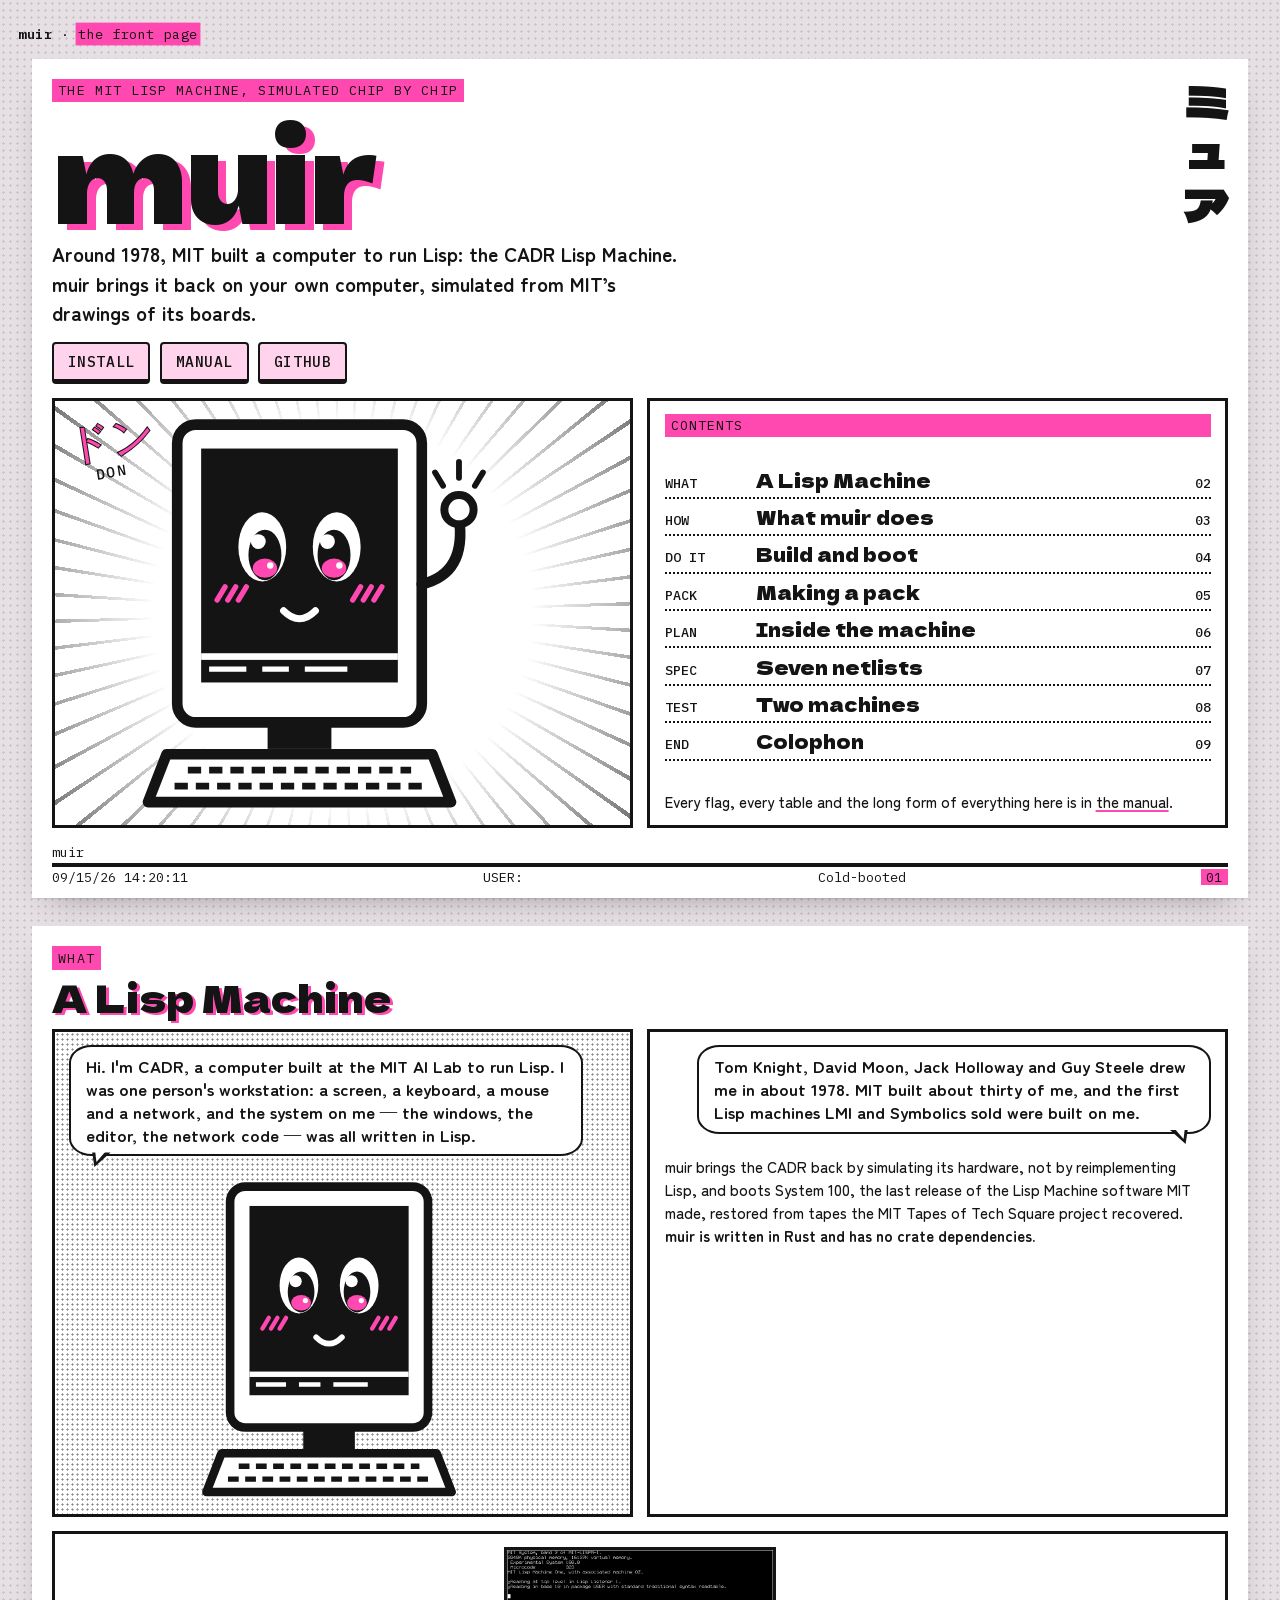
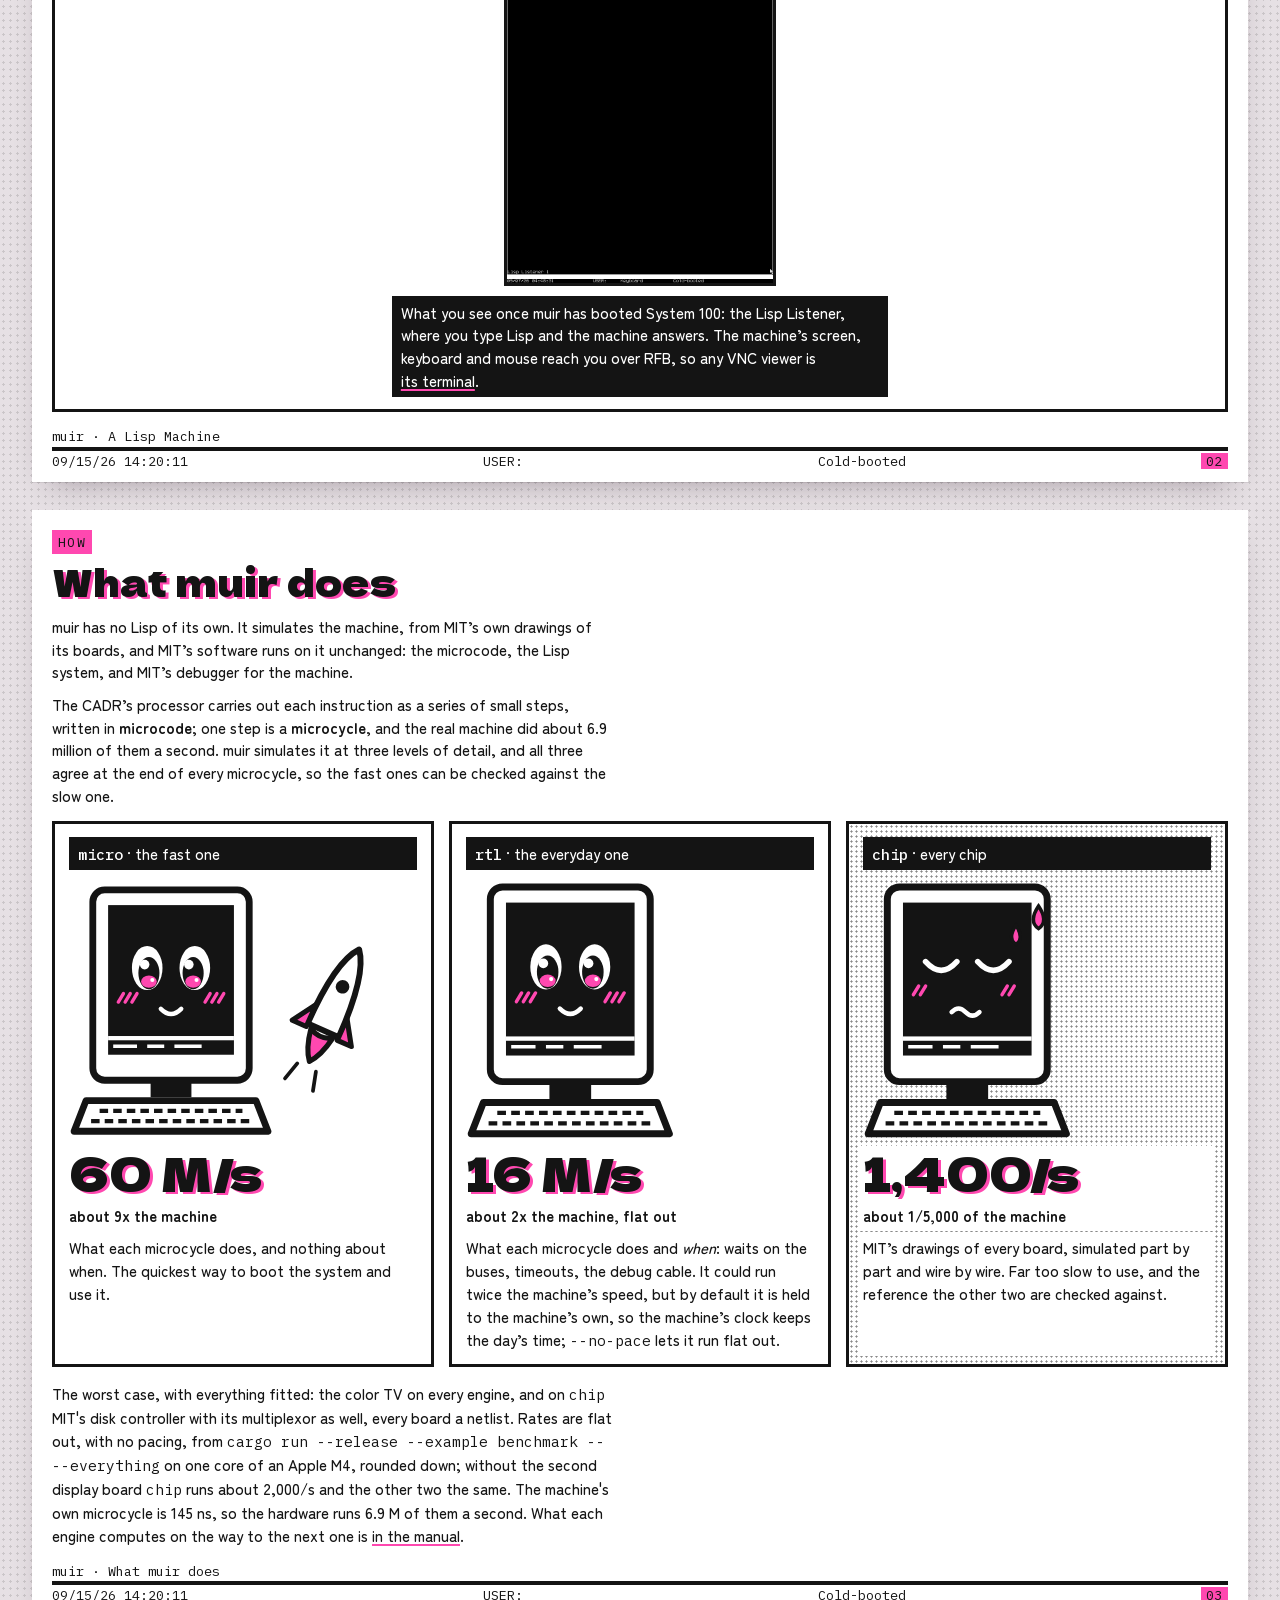
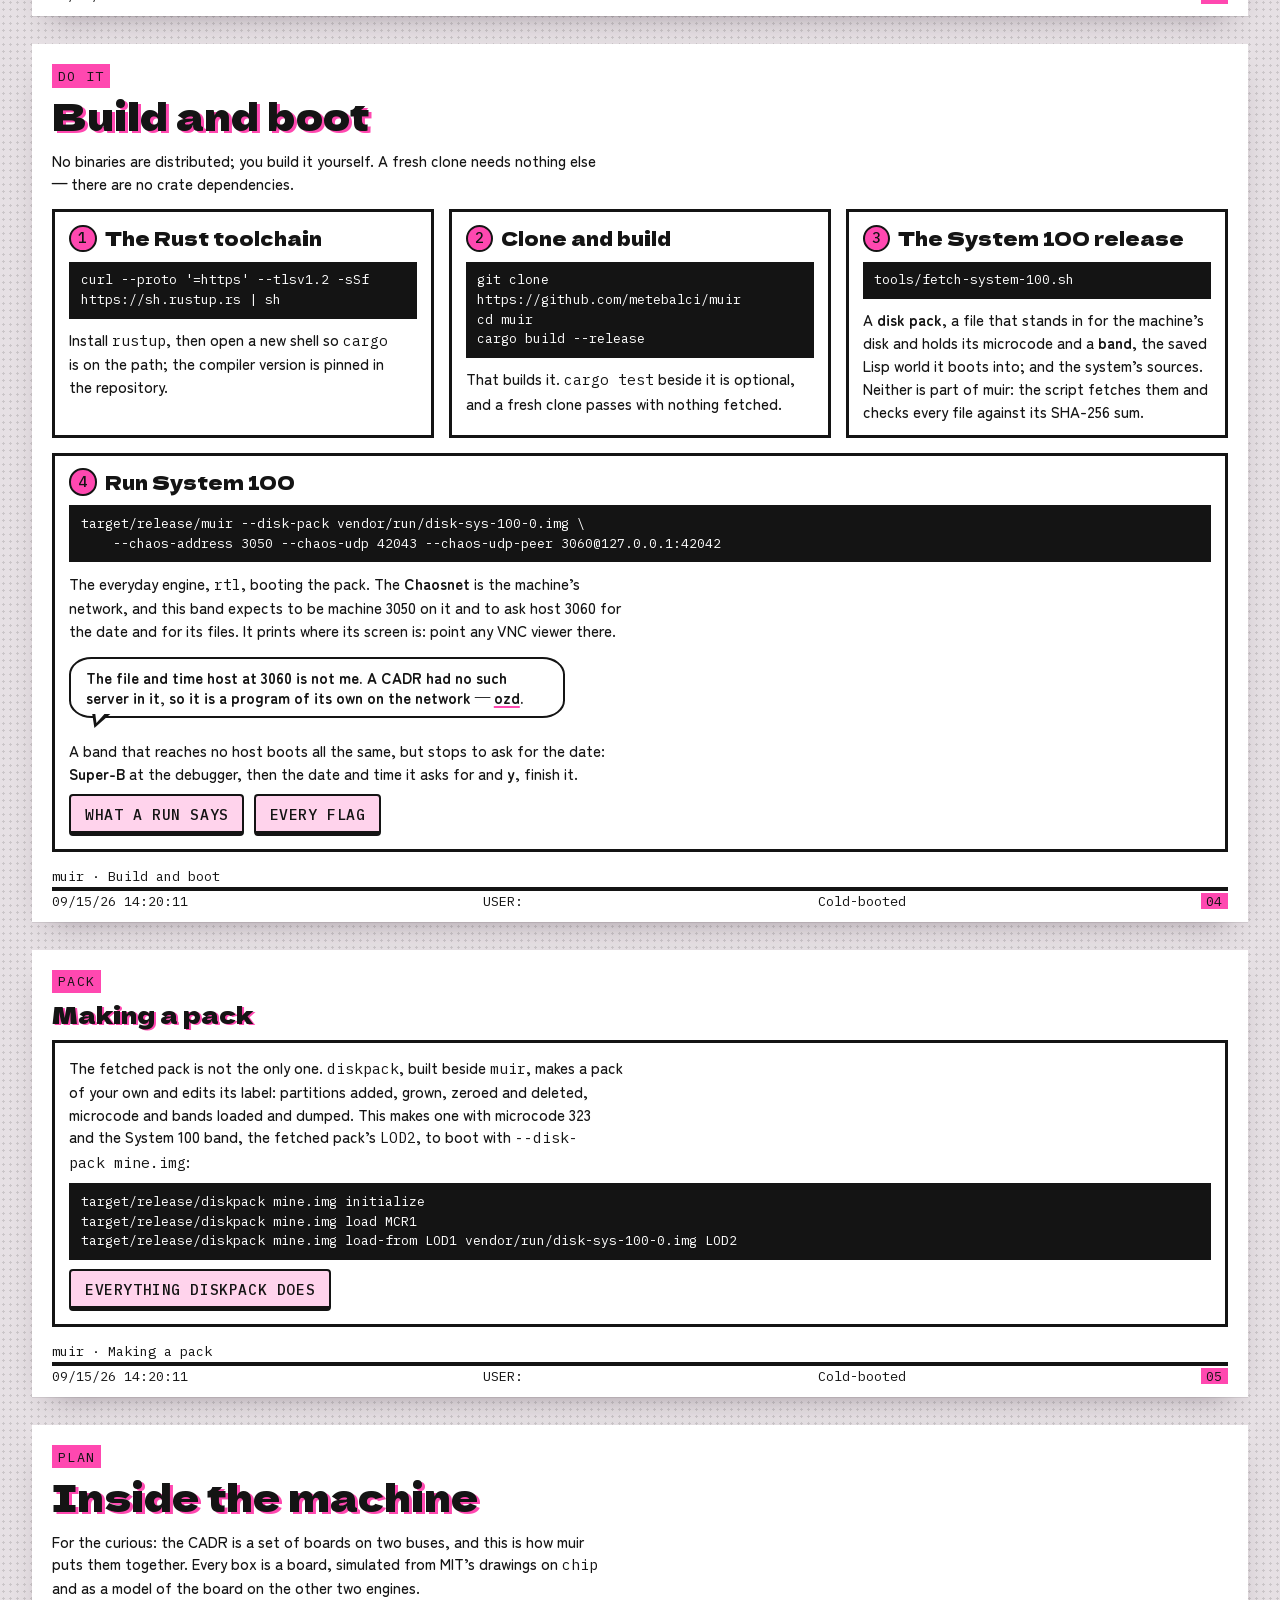
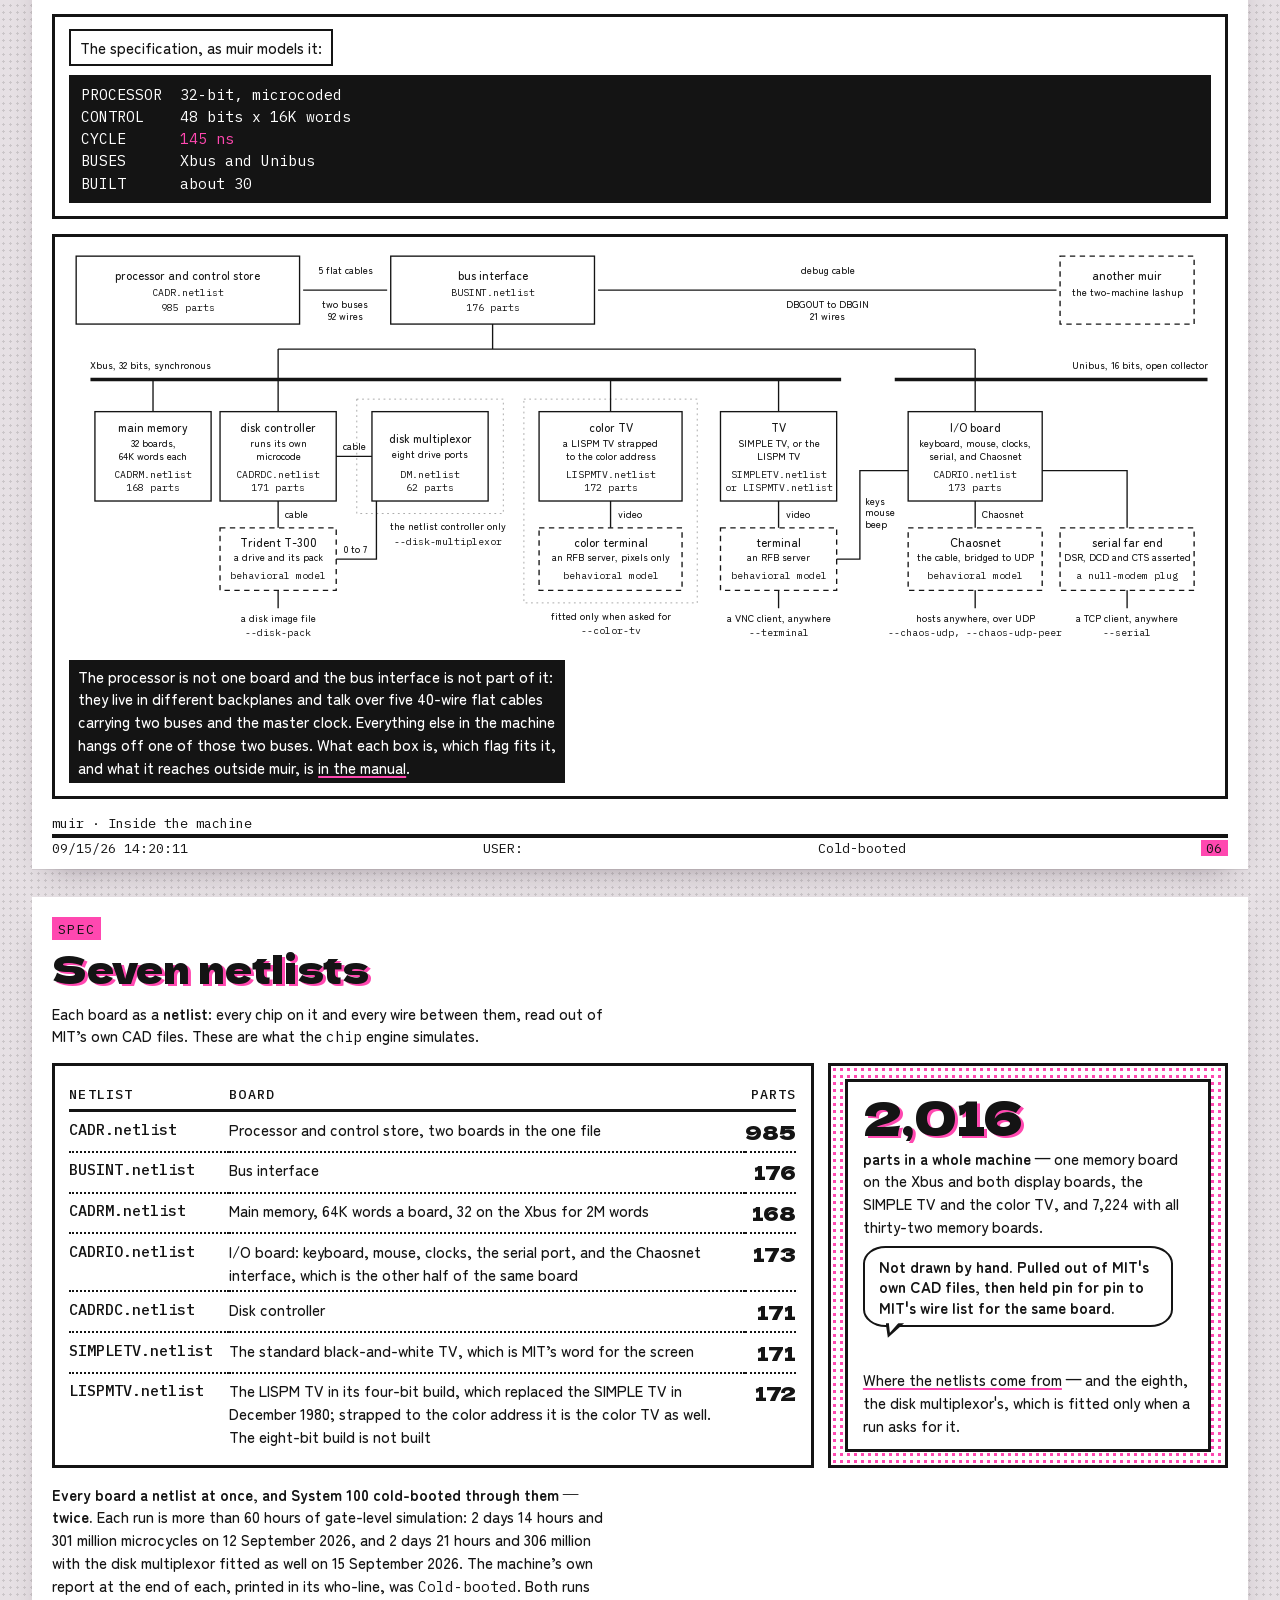
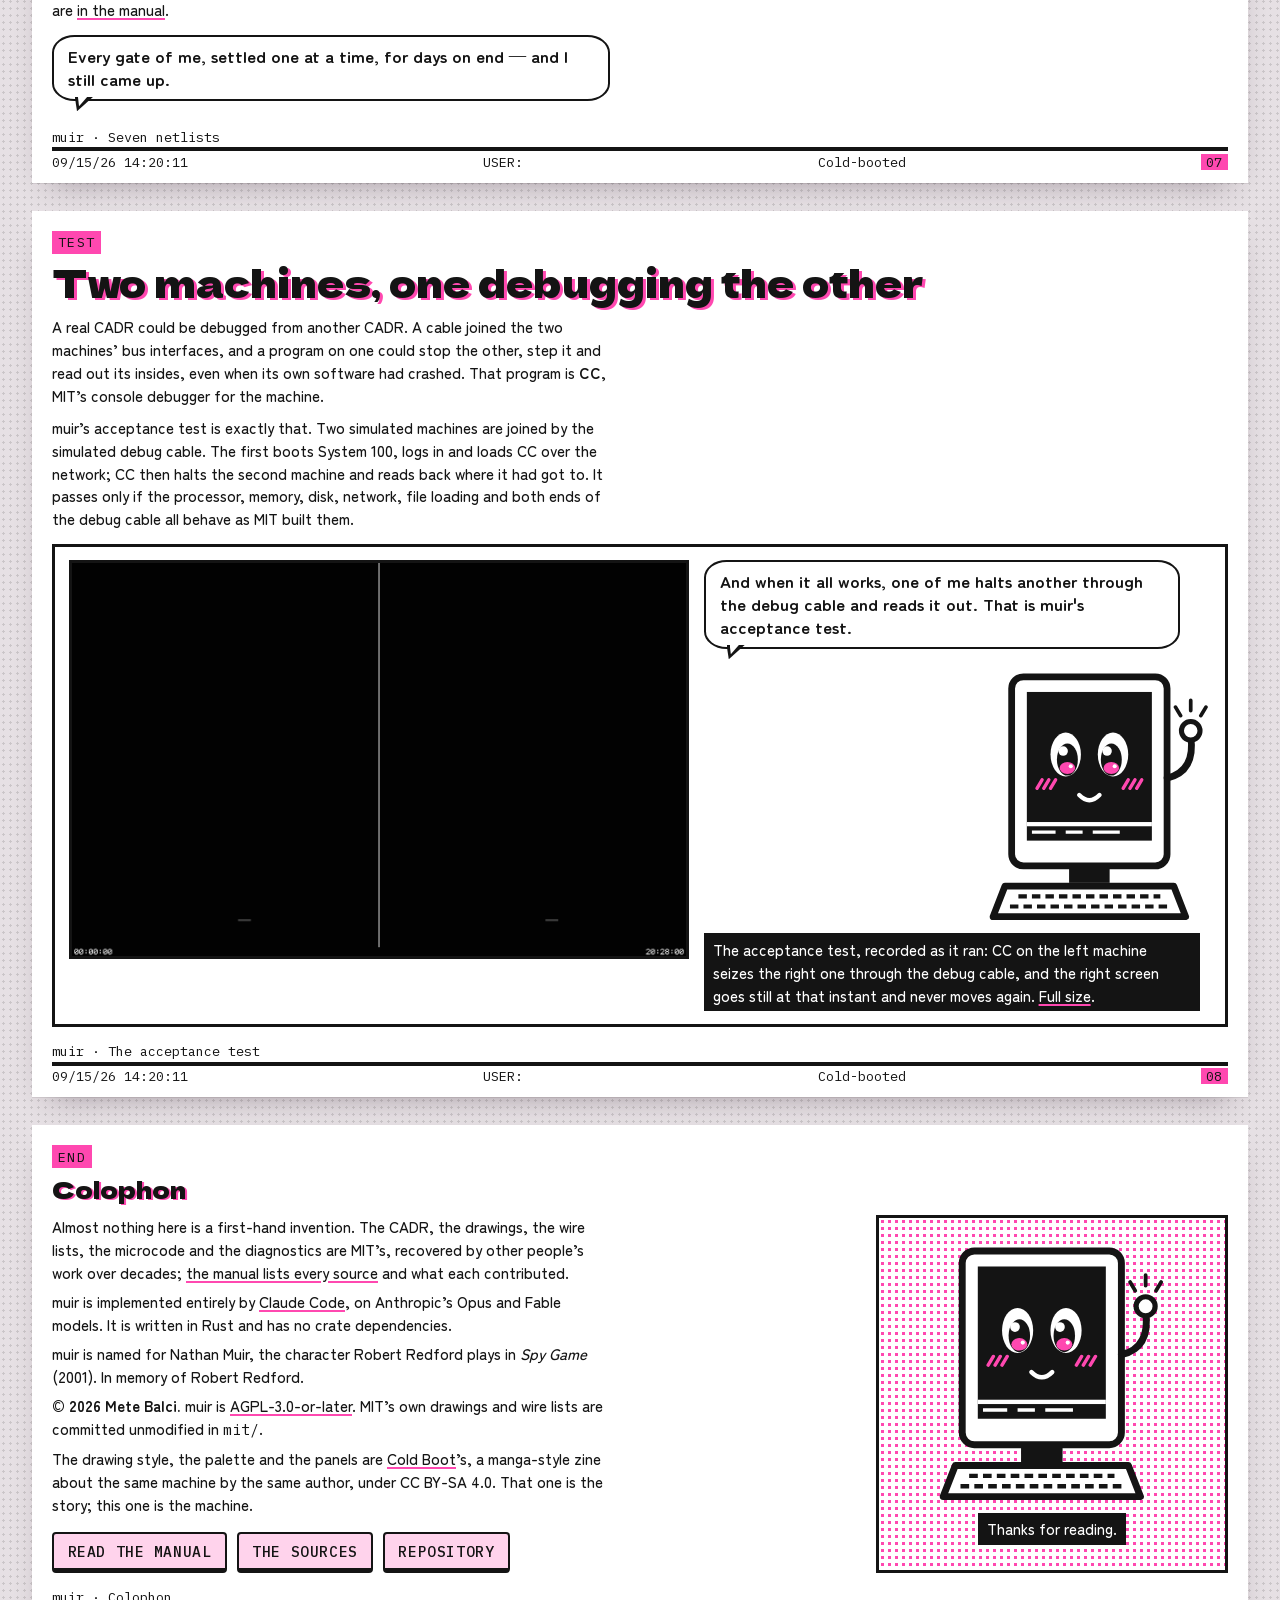
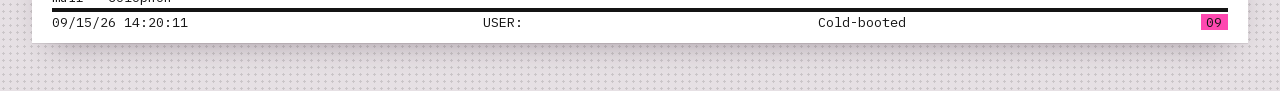
==== pages/index.html @ 668ab042 "The front page says muir has no Lisp of its own Co-Authored-By: Claude Opus 5 (1M context) <noreply@" ====
<!doctype html>
<html lang="en">
<head>
<meta charset="utf-8">
<meta name="viewport" content="width=device-width, initial-scale=1">
<title>muir — a chip-level simulator of the MIT CADR Lisp Machine</title>
<meta name="description" content="muir brings back the MIT CADR Lisp Machine, a workstation built at MIT around 1978 to run Lisp, by simulating its hardware from MIT's own drawings: 985 on the processor, 2,016 in the machine, every part of every board. It boots MIT's last release of the Lisp Machine software. Written in Rust, with no dependencies.">
<link rel="stylesheet" href="style.css">
</head>
<body>

<!-- CADR, drawn once and placed with <use>. The body, the faces and the
     waving arm are Cold Boot's own parts, reused here; the magnifier arm and
     the tired face are drawn for this page in the same hand. -->
<svg width="0" height="0" style="position:absolute" aria-hidden="true">
  <defs>
    <g id="cadr-body">
      <rect x="48" y="112" width="24" height="14" fill="#141414"/>
      <rect x="14" y="4" width="92" height="112" rx="7" fill="#fff" stroke="#141414" stroke-width="4"/>
      <rect x="23" y="13" width="74" height="88" fill="#141414"/>
      <rect x="23" y="90" width="74" height="2.5" fill="#fff"/>
      <path d="M26 96h14M46 96h10M62 96h16" stroke="#fff" stroke-width="2"/>
      <polygon points="10,128 110,128 117,146 3,146" fill="#fff" stroke="#141414" stroke-width="4" stroke-linejoin="round"/>
      <path d="M18 134h84M13 140h94" stroke="#141414" stroke-width="2.5" stroke-dasharray="5 3"/>
    </g>

    <g id="face-happy">
      <ellipse cx="46" cy="50" rx="9" ry="13" fill="#fff"/>
      <ellipse cx="74" cy="50" rx="9" ry="13" fill="#fff"/>
      <ellipse cx="47" cy="53" rx="6.2" ry="9.5" fill="#141414"/>
      <ellipse cx="73" cy="53" rx="6.2" ry="9.5" fill="#141414"/>
      <ellipse cx="47" cy="58" rx="4.6" ry="3.6" fill="#ff48b0"/>
      <ellipse cx="73" cy="58" rx="4.6" ry="3.6" fill="#ff48b0"/>
      <circle cx="44.5" cy="48" r="2.8" fill="#fff"/>
      <circle cx="70.5" cy="48" r="2.8" fill="#fff"/>
      <circle cx="49" cy="57" r="1.2" fill="#fff"/>
      <circle cx="75" cy="57" r="1.2" fill="#fff"/>
      <path d="M54 74q6 6 12 0" fill="none" stroke="#fff" stroke-width="2.6" stroke-linecap="round"/>
      <path d="M29 70l3-5M33 70l3-5M37 70l3-5M80 70l3-5M84 70l3-5M88 70l3-5" stroke="#ff48b0" stroke-width="2" stroke-linecap="round"/>
    </g>

    <g id="arm-wave">
      <path d="M106 64q17-4 14-25" fill="none" stroke="#141414" stroke-width="4" stroke-linecap="round"/>
      <circle cx="120" cy="36" r="5.5" fill="#fff" stroke="#141414" stroke-width="3"/>
      <path d="M111 22l3 5M120 18v6M129 22l-3 5" stroke="#141414" stroke-width="2.2" stroke-linecap="round"/>
    </g>

    <!-- New for this page: the slow one. Weary lids, a wavy mouth and two
         sweat drops --- the chip engine at 1,400 microcycles a second. -->
    <!-- New for this page: a rocket beside the engine with no timing model,
         which is the quick one. Drawn in the same hand as the waving arm:
         a capsule with a nose, a porthole, two fins and a flame, the fins
         and the flame in the spot color, climbing up and away from the
         monitor, off to space. -->
    <g id="rocket">
      <g transform="translate(28 -12) rotate(24 128 84)">
        <path d="M118 100q0-40 10-52q10 12 10 52z" fill="#fff" stroke="#141414" stroke-width="3.5" stroke-linejoin="round"/>
        <path d="M118 88l-9 14h9zM138 88l9 14h-9z" fill="#ff48b0" stroke="#141414" stroke-width="3" stroke-linejoin="round"/>
        <circle cx="128" cy="72" r="5" fill="#141414" stroke="#fff" stroke-width="2"/>
        <path d="M121 102q7 4 14 0q-2 12-7 18q-5-6-7-18z" fill="#ff48b0" stroke="#141414" stroke-width="3" stroke-linejoin="round"/>
        <path d="M122 124l-3 11M134 124l3 11" fill="none" stroke="#141414" stroke-width="2.2" stroke-linecap="round"/>
      </g>
    </g>

    <g id="face-tired">
      <path d="M36 47q9 10 18 0" fill="none" stroke="#fff" stroke-width="3.2" stroke-linecap="round"/>
      <path d="M66 47q9 10 18 0" fill="none" stroke="#fff" stroke-width="3.2" stroke-linecap="round"/>
      <path d="M51 76q4-4 8 0t8 0" fill="none" stroke="#fff" stroke-width="2.6" stroke-linecap="round"/>
      <path d="M29 66l3-5M33 66l3-5M80 66l3-5M84 66l3-5" stroke="#ff48b0" stroke-width="2" stroke-linecap="round"/>
      <path d="M101 15q6 9 0 13q-6-4 0-13z" fill="#ff48b0" stroke="#141414" stroke-width="2"/>
      <path d="M88 26q5 8 0 11q-5-3 0-11z" fill="#ff48b0" stroke="#141414" stroke-width="2"/>
    </g>
  </defs>
</svg>

<p class="desk-note"><b>muir</b> &middot; <span aria-current="page">the front page</span></p>

<div class="page">

  <section aria-label="muir">
    <div class="masthead">
      <div class="masthead-text">
        <span class="eyebrow">The MIT Lisp Machine, simulated chip by chip</span>
        <h1 class="title t-xl">muir</h1>
        <p class="lede">Around 1978, MIT built a computer to run Lisp: the CADR Lisp Machine. muir brings it back on your own computer, simulated from MIT&rsquo;s drawings of its boards.</p>
        <div class="actions">
          <a class="key" href="#install">Install</a>
          <a class="key" href="https://github.com/metebalci/muir/blob/main/docs/manual.md">Manual</a>
          <a class="key" href="https://github.com/metebalci/muir">GitHub</a>
        </div>
      </div>
      <span class="vertical" lang="ja" aria-hidden="true">ミュア</span>
    </div>

    <div class="panels two">
      <div class="panel focus center" style="min-height: 19rem;">
        <div class="sfx" style="position:absolute; top:0.8rem; left:0.8rem; z-index:2;">ドン<small>DON</small></div>
        <svg class="chara" viewBox="0 0 152 150" style="width:74%;" role="img" aria-label="CADR, waving">
          <use href="#cadr-body"/><use href="#face-happy"/><use href="#arm-wave"/>
        </svg>
      </div>

      <nav class="panel contents" aria-label="Contents">
        <span class="eyebrow">Contents</span>
        <ol class="toc">
          <li><a href="#what"><span class="tag">WHAT</span><span class="nm">A Lisp Machine</span><span class="no">02</span></a></li>
          <li><a href="#engines"><span class="tag">HOW</span><span class="nm">What muir does</span><span class="no">03</span></a></li>
          <li><a href="#install"><span class="tag">DO IT</span><span class="nm">Build and boot</span><span class="no">04</span></a></li>
          <li><a href="#diskpack"><span class="tag">PACK</span><span class="nm">Making a pack</span><span class="no">05</span></a></li>
          <li><a href="#machine"><span class="tag">PLAN</span><span class="nm">Inside the machine</span><span class="no">06</span></a></li>
          <li><a href="#boards"><span class="tag">SPEC</span><span class="nm">Seven netlists</span><span class="no">07</span></a></li>
          <li><a href="#lashup"><span class="tag">TEST</span><span class="nm">Two machines</span><span class="no">08</span></a></li>
          <li><a href="#colophon"><span class="tag">END</span><span class="nm">Colophon</span><span class="no">09</span></a></li>
        </ol>
        <p class="small" style="margin-top:auto;">Every flag, every table and the long form of everything here is in <a href="https://github.com/metebalci/muir/blob/main/docs/manual.md">the manual</a>.</p>
      </nav>
    </div>

    <footer class="wholine">
      <div class="label">muir</div>
      <div class="bar"><span>09/15/26 14:20:11</span><span>USER:</span><span>Cold-booted</span><span>01</span></div>
    </footer>
  </section>

  <!-- ----------------------------------------------------- a lisp machine -->
  <section id="what" aria-label="A Lisp Machine">
    <div class="panel bare">
      <span class="eyebrow">What</span>
      <h2 class="title t-l">A Lisp Machine</h2>
    </div>

    <div class="panels two">
      <div class="panel tone">
        <p class="say">Hi. I'm CADR, a computer built at the MIT AI Lab to run Lisp. I was one person's workstation: a screen, a keyboard, a mouse and a network, and the system on me &mdash; the windows, the editor, the network code &mdash; was all written in Lisp.</p>
        <svg class="chara" viewBox="0 0 132 150" style="width:52%; align-self:center; margin-top:auto;" role="img" aria-label="CADR">
          <use href="#cadr-body"/><use href="#face-happy"/>
        </svg>
      </div>

      <div class="panel">
        <p class="say r">Tom Knight, David Moon, Jack Holloway and Guy Steele drew me in about 1978. MIT built about thirty of me, and the first Lisp machines LMI and Symbolics sold were built on me.</p>
        <p class="small">muir brings the CADR back by simulating its hardware, not by reimplementing Lisp, and boots System 100, the last release of the Lisp Machine software MIT made, restored from tapes the MIT Tapes of Tech Square project recovered. <b>muir is written in Rust and has no crate dependencies.</b></p>
      </div>

      <figure class="panel wide">
        <a href="system-100.html" target="_blank" rel="noopener" style="display:block; width:min(100%, 17rem); margin-inline:auto;"><img class="shot" src="system-100.png" width="768" height="963" loading="lazy" style="width:100%;" alt="The CADR screen: MIT System, band 2 of MIT-LISPM-1; Experimental System 100.0; Microcode 323; MIT Lisp Machine One, with associated machine OZ; and a Lisp Listener reading at top level."></a>
        <figcaption class="cap" style="align-self:center;">What you see once muir has booted System&nbsp;100: the Lisp Listener, where you type Lisp and the machine answers. The machine&rsquo;s screen, keyboard and mouse reach you over RFB, so any VNC viewer is <a href="https://github.com/metebalci/muir/blob/main/docs/manual.md#the-terminal">its terminal</a>.</figcaption>
      </figure>
    </div>

    <footer class="wholine">
      <div class="label">muir &middot; A Lisp Machine</div>
      <div class="bar"><span>09/15/26 14:20:11</span><span>USER:</span><span>Cold-booted</span><span>02</span></div>
    </footer>
  </section>

  <!-- --------------------------------------------------- three engines -->
  <section id="engines" aria-label="What muir does">
    <div class="panel bare">
      <span class="eyebrow">How</span>
      <h2 class="title t-l">What muir does</h2>
      <p class="small" style="margin-top:0.4rem;">muir has no Lisp of its own. It simulates the machine, from MIT&rsquo;s own drawings of its boards, and MIT&rsquo;s software runs on it unchanged: the microcode, the Lisp system, and MIT&rsquo;s debugger for the machine.</p>
      <p class="small">The CADR&rsquo;s processor carries out each instruction as a series of small steps, written in <b>microcode</b>; one step is a <b>microcycle</b>, and the real machine did about 6.9 million of them a second. muir simulates it at three levels of detail, and all three agree at the end of every microcycle, so the fast ones can be checked against the slow one.</p>
    </div>

    <div class="panels three engines">
      <div class="panel">
        <p class="cap"><span class="mono">micro</span> &middot; the fast one</p>
        <svg class="chara" viewBox="0 0 184 150" style="width:90%; align-self:center;" role="img" aria-label="CADR, with a rocket taking off beside it">
          <use href="#cadr-body"/><use href="#face-happy"/><use href="#rocket"/>
        </svg>
        <p class="big-number">60 M/s</p>
        <p class="small"><b>about 9x the machine</b></p>
        <p class="small">What each microcycle does, and nothing about when. The quickest way to boot the system and use it.</p>
      </div>

      <div class="panel">
        <p class="cap"><span class="mono">rtl</span> &middot; the everyday one</p>
        <svg class="chara" viewBox="0 0 132 150" style="width:66%; align-self:center;" role="img" aria-label="CADR">
          <use href="#cadr-body"/><use href="#face-happy"/>
        </svg>
        <p class="big-number">16 M/s</p>
        <p class="small"><b>about 2x the machine, flat out</b></p>
        <p class="small">What each microcycle does and <em>when</em>: waits on the buses, timeouts, the debug cable. It could run twice the machine&rsquo;s speed, but by default it is held to the machine&rsquo;s own, so the machine&rsquo;s clock keeps the day&rsquo;s time; <code>--no-pace</code> lets it run flat out.</p>
      </div>

      <div class="panel tone">
        <p class="cap"><span class="mono">chip</span> &middot; every chip</p>
        <svg class="chara" viewBox="0 0 132 150" style="width:66%; align-self:center;" role="img" aria-label="CADR, sweating">
          <use href="#cadr-body"/><use href="#face-tired"/>
        </svg>
        <p class="big-number">1,400/s</p>
        <p class="small"><b>about 1/5,000 of the machine</b></p>
        <p class="small">MIT&rsquo;s drawings of every board, simulated part by part and wire by wire. Far too slow to use, and the reference the other two are checked against.</p>
      </div>
    </div>

    <p class="small">The worst case, with everything fitted: the color TV on every engine, and on <code>chip</code> MIT's disk controller with its multiplexor as well, every board a netlist. Rates are flat out, with no pacing, from <code>cargo run --release --example benchmark -- --everything</code> on one core of an Apple M4, rounded down; without the second display board <code>chip</code> runs about 2,000/s and the other two the same. The machine's own microcycle is 145 ns, so the hardware runs 6.9 M of them a second. What each engine computes on the way to the next one is <a href="https://github.com/metebalci/muir/blob/main/docs/engines.md">in the manual</a>.</p>

    <footer class="wholine">
      <div class="label">muir &middot; What muir does</div>
      <div class="bar"><span>09/15/26 14:20:11</span><span>USER:</span><span>Cold-booted</span><span>03</span></div>
    </footer>
  </section>

  <!-- ------------------------------------------------------- installing -->
  <section id="install" aria-label="Installing">
    <div class="panel bare">
      <span class="eyebrow">Do it</span>
      <h2 class="title t-l">Build and boot</h2>
      <p class="small" style="margin-top:0.4rem;">No binaries are distributed; you build it yourself. A fresh clone needs nothing else &mdash; there are no crate dependencies.</p>
    </div>

    <div class="panels three">
      <div class="panel">
        <div class="step-head"><span class="step-num">1</span><h3>The Rust toolchain</h3></div>
<pre class="term cmd">curl --proto '=https' --tlsv1.2 -sSf https://sh.rustup.rs | sh</pre>
        <p class="small">Install <code>rustup</code>, then open a new shell so <code>cargo</code> is on the path; the compiler version is pinned in the repository.</p>
      </div>

      <div class="panel">
        <div class="step-head"><span class="step-num">2</span><h3>Clone and build</h3></div>
<pre class="term cmd">git clone https://github.com/metebalci/muir
cd muir
cargo build --release</pre>
        <p class="small">That builds it. <code>cargo test</code> beside it is optional, and a fresh clone passes with nothing fetched.</p>
      </div>

      <div class="panel">
        <div class="step-head"><span class="step-num">3</span><h3>The System 100 release</h3></div>
<pre class="term cmd">tools/fetch-system-100.sh</pre>
        <p class="small">A <b>disk pack</b>, a file that stands in for the machine&rsquo;s disk and holds its microcode and a <b>band</b>, the saved Lisp world it boots into; and the system&rsquo;s sources. Neither is part of muir: the script fetches them and checks every file against its SHA-256 sum.</p>
      </div>
    </div>

    <div class="panel">
        <div class="step-head"><span class="step-num">4</span><h3>Run System 100</h3></div>
<pre class="term cmd">target/release/muir --disk-pack vendor/run/disk-sys-100-0.img \
    --chaos-address 3050 --chaos-udp 42043 --chaos-udp-peer 3060@127.0.0.1:42042</pre>
        <p class="small">The everyday engine, <code>rtl</code>, booting the pack. The <b>Chaosnet</b> is the machine&rsquo;s network, and this band expects to be machine 3050 on it and to ask host 3060 for the date and for its files. It prints where its screen is: point any VNC viewer there.</p>
        <p class="say quiet" style="margin-top:0.35rem;">The file and time host at 3060 is not me. A CADR had no such server in it, so it is a program of its own on the network &mdash; <a href="https://github.com/metebalci/ozd">ozd</a>.</p>
        <p class="small">A band that reaches no host boots all the same, but stops to ask for the date: <b>Super-B</b> at the debugger, then the date and time it asks for and <b>y</b>, finish it.</p>
        <div class="actions" style="margin-top:auto;">
          <a class="key" href="https://github.com/metebalci/muir/blob/main/docs/manual.md#running-it">What a run says</a>
          <a class="key" href="https://github.com/metebalci/muir/blob/main/docs/manual.md#the-command-line">Every flag</a>
        </div>
      </div>

    <footer class="wholine">
      <div class="label">muir &middot; Build and boot</div>
      <div class="bar"><span>09/15/26 14:20:11</span><span>USER:</span><span>Cold-booted</span><span>04</span></div>
    </footer>
  </section>

  <!-- --------------------------------------------------------- diskpack -->
  <section id="diskpack" aria-label="Making a pack">
    <div class="panel bare">
      <span class="eyebrow">Pack</span>
      <h2 class="title t-m">Making a pack</h2>
    </div>

    <div class="panel">
      <p class="small">The fetched pack is not the only one. <code>diskpack</code>, built beside <code>muir</code>, makes a pack of your own and edits its label: partitions added, grown, zeroed and deleted, microcode and bands loaded and dumped. This makes one with microcode 323 and the System&nbsp;100 band, the fetched pack&rsquo;s <code>LOD2</code>, to boot with <code>--disk-pack mine.img</code>:</p>
<pre class="term cmd">target/release/diskpack mine.img initialize
target/release/diskpack mine.img load MCR1
target/release/diskpack mine.img load-from LOD1 vendor/run/disk-sys-100-0.img LOD2</pre>
      <div class="actions">
        <a class="key" href="https://github.com/metebalci/muir/blob/main/docs/diskpack.md">Everything diskpack does</a>
      </div>
    </div>

    <footer class="wholine">
      <div class="label">muir &middot; Making a pack</div>
      <div class="bar"><span>09/15/26 14:20:11</span><span>USER:</span><span>Cold-booted</span><span>05</span></div>
    </footer>
  </section>

  <!-- ------------------------------------------------- the centerfold -->
  <section id="machine" aria-label="Inside the machine">
    <div class="panel bare">
      <span class="eyebrow">Plan</span>
      <h2 class="title t-l">Inside the machine</h2>
      <p class="small" style="margin-top:0.4rem;">For the curious: the CADR is a set of boards on two buses, and this is how muir puts them together. Every box is a board, simulated from MIT&rsquo;s drawings on <code>chip</code> and as a model of the board on the other two engines.</p>
    </div>

    <div class="panel">
        <p class="cap light">The specification, as muir models it:</p>
<pre class="term">PROCESSOR  32-bit, microcoded
CONTROL    48 bits x 16K words
CYCLE      <b>145 ns</b>
BUSES      Xbus and Unibus
BUILT      about 30</pre>
    </div>

    <figure class="panel">
      <div class="scroll">
        <svg viewBox="16 18 1277 444" role="img" aria-label="The processor board connects over five flat cables carrying two buses to the bus interface, which fans out to the Xbus carrying main memory, the disk controller and the TV, and to the Unibus carrying the I/O board, which also has the serial port and the Chaosnet. The disk controller's cable goes down to a Trident drive, and a second path from it goes right to the disk multiplexor and down to another drive; a box drawn round those two says that path belongs to the netlist controller alone. The color TV is a second display board on the Xbus with a terminal of its own below it, and a box drawn round the two says they are fitted only when asked for; that terminal carries pixels and nothing else. The serial port's far end and the Chaosnet's route off the machine are drawn as dashed boxes below the I/O board. A debug cable of 21 wires leaves the bus interface for a second machine's, the two-machine lashup. The TV is either display board, the SIMPLE TV or the LISPM TV; its video and the I/O board's keyboard, mouse and beep meet the terminal, which serves them over RFB to any VNC client. Each of the models reaches something outside: the drive a disk image file, the terminal a VNC client, the Chaosnet hosts anywhere over UDP.">
          <rect class="d-box" x="24" y="26" width="250" height="76"/>
          <text class="d-t" x="149" y="53" text-anchor="middle">processor and control store</text>
          <text class="d-n" x="149" y="71" text-anchor="middle">CADR.netlist</text>
          <text class="d-n" x="149" y="87" text-anchor="middle">985 parts</text>
          <line class="d-line" x1="278" y1="64" x2="372" y2="64"/>
          <text class="d-s" x="325" y="46" text-anchor="middle">5 flat cables</text>
          <text class="d-s" x="325" y="84" text-anchor="middle">two buses</text>
          <text class="d-s" x="325" y="98" text-anchor="middle">92 wires</text>
          <rect class="d-box" x="376" y="26" width="228" height="76"/>
          <text class="d-t" x="490" y="53" text-anchor="middle">bus interface</text>
          <text class="d-n" x="490" y="71" text-anchor="middle">BUSINT.netlist</text>
          <text class="d-n" x="490" y="87" text-anchor="middle">176 parts</text>
          <line class="d-line" x1="608" y1="64" x2="1121" y2="64"/>
          <text class="d-s" x="865" y="46" text-anchor="middle">debug cable</text>
          <text class="d-s" x="865" y="84" text-anchor="middle">DBGOUT to DBGIN</text>
          <text class="d-s" x="865" y="98" text-anchor="middle">21 wires</text>
          <rect class="d-dash" x="1125" y="26" width="150" height="76"/>
          <text class="d-t" x="1200" y="53" text-anchor="middle">another muir</text>
          <text class="d-s" x="1200" y="71" text-anchor="middle">the two-machine lashup</text>
          <path class="d-line" d="M490,102 L490,130 M250,130 L1030,130 M250,130 L250,164 M1030,130 L1030,164"/>
          <line class="d-bus" x1="40" y1="164" x2="880" y2="164"/>
          <text class="d-s" x="40" y="152">Xbus, 32 bits, synchronous</text>
          <line class="d-bus" x1="940" y1="164" x2="1290" y2="164"/>
          <text class="d-s" x="1290" y="152" text-anchor="end">Unibus, 16 bits, open collector</text>
          <path class="d-line" d="M110,164 L110,200 M250,164 L250,200 M622,164 L622,200 M810,164 L810,200 M1030,164 L1030,200"/>
          <rect class="d-box" x="45" y="200" width="130" height="100"/>
          <text class="d-t" x="110" y="223" text-anchor="middle">main memory</text>
          <text class="d-s" x="110" y="240" text-anchor="middle">32 boards,</text>
          <text class="d-s" x="110" y="254" text-anchor="middle">64K words each</text>
          <text class="d-n" x="110" y="274" text-anchor="middle">CADRM.netlist</text>
          <text class="d-n" x="110" y="289" text-anchor="middle">168 parts</text>
          <rect class="d-box" x="185" y="200" width="130" height="100"/>
          <text class="d-t" x="250" y="223" text-anchor="middle">disk controller</text>
          <text class="d-s" x="250" y="240" text-anchor="middle">runs its own</text>
          <text class="d-s" x="250" y="254" text-anchor="middle">microcode</text>
          <text class="d-n" x="250" y="274" text-anchor="middle">CADRDC.netlist</text>
          <text class="d-n" x="250" y="289" text-anchor="middle">171 parts</text>
          <rect class="d-box" x="542" y="200" width="160" height="100"/>
          <text class="d-t" x="622" y="223" text-anchor="middle">color TV</text>
          <text class="d-s" x="622" y="240" text-anchor="middle">a LISPM TV strapped</text>
          <text class="d-s" x="622" y="254" text-anchor="middle">to the color address</text>
          <text class="d-n" x="622" y="274" text-anchor="middle">LISPMTV.netlist</text>
          <text class="d-n" x="622" y="289" text-anchor="middle">172 parts</text>
          <rect class="d-box" x="745" y="200" width="130" height="100"/>
          <text class="d-t" x="810" y="223" text-anchor="middle">TV</text>
          <text class="d-s" x="810" y="240" text-anchor="middle">SIMPLE TV, or the</text>
          <text class="d-s" x="810" y="254" text-anchor="middle">LISPM TV</text>
          <text class="d-n" x="810" y="274" text-anchor="middle">SIMPLETV.netlist</text>
          <text class="d-n" x="810" y="289" text-anchor="middle">or LISPMTV.netlist</text>
          <rect class="d-box" x="955" y="200" width="150" height="100"/>
          <text class="d-t" x="1030" y="223" text-anchor="middle">I/O board</text>
          <text class="d-s" x="1030" y="240" text-anchor="middle">keyboard, mouse, clocks,</text>
          <text class="d-s" x="1030" y="254" text-anchor="middle">serial, and Chaosnet</text>
          <text class="d-n" x="1030" y="274" text-anchor="middle">CADRIO.netlist</text>
          <text class="d-n" x="1030" y="289" text-anchor="middle">173 parts</text>
          <path class="d-line" d="M250,300 L250,330 M622,300 L622,330 M810,300 L810,330 M1030,300 L1030,330"/>
          <text class="d-s" x="258" y="319">cable</text>
          <text class="d-s" x="630" y="319">video</text>
          <text class="d-s" x="818" y="319">video</text>
          <text class="d-s" x="1038" y="319">Chaosnet</text>
          <path class="d-line" d="M955,266 L901,266 L901,365 L875,365"/>
          <text class="d-s" x="907" y="304">keys</text>
          <text class="d-s" x="907" y="317">mouse</text>
          <text class="d-s" x="907" y="330">beep</text>
          <rect class="d-dash" x="185" y="330" width="130" height="70"/>
          <text class="d-t" x="250" y="351" text-anchor="middle">Trident T-300</text>
          <text class="d-s" x="250" y="367" text-anchor="middle">a drive and its pack</text>
          <text class="d-n" x="250" y="387" text-anchor="middle">behavioral model</text>
          <rect class="d-ring" x="338" y="186" width="164" height="128"/>
          <text class="d-s" x="440" y="333" text-anchor="middle">the netlist controller only</text>
          <text class="d-n" x="440" y="349" text-anchor="middle">--disk-multiplexor</text>
          <line class="d-line" x1="315" y1="250" x2="355" y2="250"/>
          <text class="d-s" x="335" y="243" text-anchor="middle">cable</text>
          <rect class="d-box" x="355" y="200" width="130" height="100"/>
          <text class="d-t" x="420" y="235" text-anchor="middle">disk multiplexor</text>
          <text class="d-s" x="420" y="252" text-anchor="middle">eight drive ports</text>
          <text class="d-n" x="420" y="274" text-anchor="middle">DM.netlist</text>
          <text class="d-n" x="420" y="289" text-anchor="middle">62 parts</text>
          <path class="d-line" d="M360,300 L360,365 L315,365"/>
          <text class="d-s" x="337" y="358" text-anchor="middle">0 to 7</text>
          <rect class="d-ring" x="525" y="186" width="194" height="228"/>
          <text class="d-s" x="622" y="433" text-anchor="middle">fitted only when asked for</text>
          <text class="d-n" x="622" y="449" text-anchor="middle">--color-tv</text>
          <rect class="d-dash" x="542" y="330" width="160" height="70"/>
          <text class="d-t" x="622" y="351" text-anchor="middle">color terminal</text>
          <text class="d-s" x="622" y="367" text-anchor="middle">an RFB server, pixels only</text>
          <text class="d-n" x="622" y="387" text-anchor="middle">behavioral model</text>
          <rect class="d-dash" x="745" y="330" width="130" height="70"/>
          <text class="d-t" x="810" y="351" text-anchor="middle">terminal</text>
          <text class="d-s" x="810" y="367" text-anchor="middle">an RFB server</text>
          <text class="d-n" x="810" y="387" text-anchor="middle">behavioral model</text>
          <rect class="d-dash" x="955" y="330" width="150" height="70"/>
          <text class="d-t" x="1030" y="351" text-anchor="middle">Chaosnet</text>
          <text class="d-s" x="1030" y="367" text-anchor="middle">the cable, bridged to UDP</text>
          <text class="d-n" x="1030" y="387" text-anchor="middle">behavioral model</text>
          <rect class="d-dash" x="1125" y="330" width="150" height="70"/>
          <text class="d-t" x="1200" y="351" text-anchor="middle">serial far end</text>
          <text class="d-s" x="1200" y="367" text-anchor="middle">DSR, DCD and CTS asserted</text>
          <text class="d-n" x="1200" y="387" text-anchor="middle">a null-modem plug</text>
          <path class="d-line" d="M1105,266 L1200,266 L1200,330"/>
          <path class="d-line" d="M250,400 L250,420 M810,400 L810,420 M1030,400 L1030,420 M1200,400 L1200,420"/>
          <text class="d-s" x="250" y="435" text-anchor="middle">a disk image file</text>
          <text class="d-n" x="250" y="451" text-anchor="middle">--disk-pack</text>
          <text class="d-s" x="810" y="435" text-anchor="middle">a VNC client, anywhere</text>
          <text class="d-n" x="810" y="451" text-anchor="middle">--terminal</text>
          <text class="d-s" x="1030" y="435" text-anchor="middle">hosts anywhere, over UDP</text>
          <text class="d-n" x="1030" y="451" text-anchor="middle">--chaos-udp, --chaos-udp-peer</text>
          <text class="d-s" x="1200" y="435" text-anchor="middle">a TCP client, anywhere</text>
          <text class="d-n" x="1200" y="451" text-anchor="middle">--serial</text>
        </svg>
      </div>
      <figcaption class="cap">The processor is not one board and the bus interface is not part of it: they live in different backplanes and talk over five 40-wire flat cables carrying two buses and the master clock. Everything else in the machine hangs off one of those two buses. What each box is, which flag fits it, and what it reaches outside muir, is <a href="https://github.com/metebalci/muir/blob/main/docs/machine.md">in the manual</a>.</figcaption>
    </figure>

    <footer class="wholine">
      <div class="label">muir &middot; Inside the machine</div>
      <div class="bar"><span>09/15/26 14:20:11</span><span>USER:</span><span>Cold-booted</span><span>06</span></div>
    </footer>
  </section>

  <!-- ---------------------------------------------------- the spec box -->
  <section id="boards" aria-label="The boards">
    <div class="panel bare">
      <span class="eyebrow">Spec</span>
      <h2 class="title t-l">Seven netlists</h2>
      <p class="small" style="margin-top:0.4rem;">Each board as a <b>netlist</b>: every chip on it and every wire between them, read out of MIT&rsquo;s own CAD files. These are what the <code>chip</code> engine simulates.</p>
    </div>

    <div class="panels two boards-split">
      <div class="panel">
        <div class="tablewrap">
          <table class="spec">
            <thead>
              <tr><th>Netlist</th><th>Board</th><th class="n">Parts</th></tr>
            </thead>
            <tbody>
              <tr><td class="file">CADR.netlist</td><td>Processor and control store, two boards in the one file</td><td class="n">985</td></tr>
              <tr><td class="file">BUSINT.netlist</td><td>Bus interface</td><td class="n">176</td></tr>
              <tr><td class="file">CADRM.netlist</td><td>Main memory, 64K words a board, 32 on the Xbus for 2M words</td><td class="n">168</td></tr>
              <tr><td class="file">CADRIO.netlist</td><td>I/O board: keyboard, mouse, clocks, the serial port, and the Chaosnet interface, which is the other half of the same board</td><td class="n">173</td></tr>
              <tr><td class="file">CADRDC.netlist</td><td>Disk controller</td><td class="n">171</td></tr>
              <tr><td class="file">SIMPLETV.netlist</td><td>The standard black-and-white TV, which is MIT&rsquo;s word for the screen</td><td class="n">171</td></tr>
              <tr><td class="file">LISPMTV.netlist</td><td>The LISPM TV in its four-bit build, which replaced the SIMPLE TV in December 1980; strapped to the color address it is the color TV as well. The eight-bit build is not built</td><td class="n">172</td></tr>
            </tbody>
          </table>
        </div>
      </div>

      <div class="panel tone-pink">
        <div class="panel" style="background:var(--paper); gap:0.5rem; flex:1;">
          <p class="big-number" id="whole-machine">2,016</p>
          <p class="small"><b>parts in a whole machine</b> &mdash; one memory board on the Xbus and both display boards, the SIMPLE TV and the color TV, and 7,224 with all thirty-two memory boards.</p>
          <p class="say quiet">Not drawn by hand. Pulled out of MIT's own CAD files, then held pin for pin to MIT's wire list for the same board.</p>
          <p class="small" style="margin-top:auto;"><a href="https://github.com/metebalci/muir/blob/main/docs/netlists.md">Where the netlists come from</a> &mdash; and the eighth, the disk multiplexor's, which is fitted only when a run asks for it.</p>
        </div>
      </div>
    </div>

    <p class="small"><b>Every board a netlist at once, and System 100 cold-booted through them &mdash; twice.</b> Each run is more than 60 hours of gate-level simulation: 2 days 14 hours and 301 million microcycles on 12 September 2026, and 2 days 21 hours and 306 million with the disk multiplexor fitted as well on 15 September 2026. The machine&rsquo;s own report at the end of each, printed in its who-line, was <code style="white-space:nowrap">Cold-booted</code>. Both runs are <a href="https://github.com/metebalci/muir/blob/main/docs/netlists.md#every-board-a-netlist-at-once">in the manual</a>.</p>

    <p class="say">Every gate of me, settled one at a time, for days on end &mdash; and I still came up.</p>

    <footer class="wholine">
      <div class="label">muir &middot; Seven netlists</div>
      <div class="bar"><span>09/15/26 14:20:11</span><span>USER:</span><span>Cold-booted</span><span>07</span></div>
    </footer>
  </section>

  <!-- ---------------------------------------------------- the acceptance test -->
  <section id="lashup" aria-label="The acceptance test">
    <div class="panel bare">
      <span class="eyebrow">Test</span>
      <h2 class="title t-l">Two machines, one debugging the other</h2>
      <p class="small" style="margin-top:0.4rem;">A real CADR could be debugged from another CADR. A cable joined the two machines&rsquo; bus interfaces, and a program on one could stop the other, step it and read out its insides, even when its own software had crashed. That program is <b>CC</b>, MIT&rsquo;s console debugger for the machine.</p>
      <p class="small">muir&rsquo;s acceptance test is exactly that. Two simulated machines are joined by the simulated debug cable. The first boots System&nbsp;100, logs in and loads CC over the network; CC then halts the second machine and reads back where it had got to. It passes only if the processor, memory, disk, network, file loading and both ends of the debug cable all behave as MIT built them.</p>
    </div>

    <div class="panels two">
      <figure class="panel wide split">
        <a href="lashup.html" target="_blank" rel="noopener">
          <img class="shot" src="lashup-small.gif" width="1240" height="794" loading="lazy" alt="Two CADR screens side by side. The left machine runs CC; the right machine's screen stops changing when CC halts it through the debug cable.">
        </a>
        <div class="beside">
          <p class="say">And when it all works, one of me halts another through the debug cable and reads it out. That is muir's acceptance test.</p>
          <svg class="chara" viewBox="0 0 132 150" style="width:44%; align-self:flex-end;" role="img" aria-label="CADR, waving">
            <use href="#cadr-body"/><use href="#face-happy"/><use href="#arm-wave"/>
          </svg>
          <figcaption class="cap" style="margin-top:auto;">The acceptance test, recorded as it ran: CC on the left machine seizes the right one through the debug cable, and the right screen goes still at that instant and never moves again. <a href="lashup.html" target="_blank" rel="noopener">Full size</a>.</figcaption>
        </div>
      </figure>
    </div>

    <footer class="wholine">
      <div class="label">muir &middot; The acceptance test</div>
      <div class="bar"><span>09/15/26 14:20:11</span><span>USER:</span><span>Cold-booted</span><span>08</span></div>
    </footer>
  </section>

  <!-- --------------------------------------------------------- colophon -->
  <section id="colophon" aria-label="Colophon">
    <div class="panel bare">
      <span class="eyebrow">End</span>
      <h2 class="title t-m">Colophon</h2>
    </div>

    <div class="panels two end-split">
    <div class="colophon">
      <p>Almost nothing here is a first-hand invention. The CADR, the drawings, the wire lists, the microcode and the diagnostics are MIT&rsquo;s, recovered by other people&rsquo;s work over decades; <a href="https://github.com/metebalci/muir/blob/main/docs/sources.md">the manual lists every source</a> and what each contributed.</p>
      <p>muir is implemented entirely by <a href="https://claude.com/claude-code">Claude Code</a>, on Anthropic&rsquo;s Opus and Fable models. It is written in Rust and has no crate dependencies.</p>
      <p>muir is named for Nathan Muir, the character Robert Redford plays in <em>Spy Game</em> (2001). In memory of Robert Redford.</p>
      <p><b>&copy; 2026 Mete Balci.</b> muir is <a href="https://www.gnu.org/licenses/agpl-3.0.html">AGPL-3.0-or-later</a>. MIT&rsquo;s own drawings and wire lists are committed unmodified in <code>mit/</code>.</p>
      <p>The drawing style, the palette and the panels are <a href="https://coldboot.metebalci.com">Cold Boot</a>&rsquo;s, a manga-style zine about the same machine by the same author, under CC BY-SA 4.0. That one is the story; this one is the machine.</p>
      <div class="actions" style="margin-top:0.6rem;">
        <a class="key" href="https://github.com/metebalci/muir/blob/main/docs/manual.md">Read the manual</a>
        <a class="key" href="https://github.com/metebalci/muir/blob/main/docs/sources.md">The sources</a>
        <a class="key" href="https://github.com/metebalci/muir">Repository</a>
      </div>
    </div>

      <div class="panel tone-pink center">
        <svg class="chara" viewBox="0 0 132 150" style="width:72%;" role="img" aria-label="CADR, waving goodbye">
          <use href="#cadr-body"/><use href="#face-happy"/><use href="#arm-wave"/>
        </svg>
        <p class="cap" style="align-self:center;">Thanks for reading.</p>
      </div>
    </div>

    <footer class="wholine">
      <div class="label">muir &middot; Colophon</div>
      <div class="bar"><span>09/15/26 14:20:11</span><span>USER:</span><span>Cold-booted</span><span>09</span></div>
    </footer>
  </section>

</div>

</body>
</html>
---- pages/style.css ----
/* SPDX-FileCopyrightText: 2026 Mete Balci */
/* SPDX-License-Identifier: AGPL-3.0-or-later */

/* muir --- the site, drawn in Cold Boot's hand.

   Cold Boot is a manga-style zine about the same machine by the same author,
   and this is the machine itself in the same drawing: riso black and one spot
   color, fluorescent pink, on paper white, laid on a halftone desk. Every
   section is a plate of paper: panels with a 3px ink border, a title in the
   display face with a pink drop shadow --- a second drum printed a little out
   of register --- and the machine's own who-line ruled off at the foot.

   Two pages share this file: `index.html`, the front page, and
   `lashup.html`, the acceptance test at its own size. The manual is
   Markdown in `docs/`.

   No dark mode. Paper and ink is what this is, as the zine is, so the
   stylesheet names one set of colors and the page keeps them in either
   setting. Where an earlier stylesheet redefined `--paper` and `--ink` under
   `prefers-color-scheme: dark`, there is now nothing: a spot color printed on
   black is a different object.

   Text sizes are all in rem, taken from the tokens below, and nothing here
   styles `html`. The one exception is the diagrams: the `d-*` rules give
   their sizes in the drawing's own viewBox units, which are not page pixels
   and do not scale with the reader's text size, because the picture scales
   with its box instead. */

/* The five faces, served from this directory rather than from Google: a
   visitor should not have to ask a third party for a page to be readable.
   Dela Gothic One is the display face, Zen Maru Gothic the voice, IBM Plex
   Mono the machine's own. All are under the SIL Open Font License 1.1, and
   `fonts/README.md` says where each came from and how it was cut down.

   Zen Maru Gothic is carried at 500 and 700 and no lighter: 500 is the
   weight this page calls normal, as the zine does, and the running text is
   set in it. */
@font-face {
  font-family: 'Dela Gothic One';
  font-style: normal;
  font-weight: 400;
  font-display: swap;
  src: url('fonts/dela-gothic-one.woff2') format('woff2');
}
@font-face {
  font-family: 'Zen Maru Gothic';
  font-style: normal;
  font-weight: 500;
  font-display: swap;
  src: url('fonts/zen-maru-gothic-500.woff2') format('woff2');
}
@font-face {
  font-family: 'Zen Maru Gothic';
  font-style: normal;
  font-weight: 700;
  font-display: swap;
  src: url('fonts/zen-maru-gothic-700.woff2') format('woff2');
}
@font-face {
  font-family: 'IBM Plex Mono';
  font-style: normal;
  font-weight: 400;
  font-display: swap;
  src: url('fonts/ibm-plex-mono-400.woff2') format('woff2');
}
@font-face {
  font-family: 'IBM Plex Mono';
  font-style: normal;
  font-weight: 500;
  font-display: swap;
  src: url('fonts/ibm-plex-mono-500.woff2') format('woff2');
}
@font-face {
  font-family: 'IBM Plex Mono';
  font-style: normal;
  font-weight: 600;
  font-display: swap;
  src: url('fonts/ibm-plex-mono-600.woff2') format('woff2');
}

:root {
  --ink: #141414;
  --paper: #ffffff;
  --spot: #ff48b0;        /* riso Fluorescent Pink */
  --spot-tint: #ffd3ec;
  --tone: rgba(20, 20, 20, 0.5);
  --desk: #e6e0e4;

  --display: "Dela Gothic One", "Noto Sans CJK JP", "Arial Black", sans-serif;
  --voice: "Zen Maru Gothic", "Noto Sans CJK JP", system-ui, sans-serif;
  --mono: "IBM Plex Mono", ui-monospace, "SF Mono", Menlo, monospace;
  --sans: var(--voice);   /* the diagrams' own labels */

  /* Every size on these pages comes from one of these, so that a step up or
     down is one edit and no rule invents a size of its own. */
  --fs-body: 1.125rem;         /* running text */
  --fs-small: 0.95rem;         /* captions, tables, the aside under a panel */
  --fs-say: 1.06rem;           /* a speech bubble, which is set heavier */
  --fs-lede: 1.24rem;          /* the line under a wordmark */
  --fs-mono: 0.92rem;          /* inline code, the terminal blocks, the keys */
  --fs-mono-small: 0.84rem;    /* eyebrows, the who-line, table headings */
  --fs-cmd: 0.82rem;           /* a command line, which must not fold */
  --fs-t-xl: clamp(4rem, 14vw, 7.8rem);   /* the wordmark */
  --fs-t-l: 2.35rem;           /* a section's title */
  --fs-t-m: 1.5rem;            /* a smaller one */
  --fs-t-s: 1.18rem;           /* a heading inside a section, a contents line */
  --fs-numeral: 2.9rem;        /* a figure printed as a picture of itself */
  --fs-sfx: 2.7rem;            /* a sound effect */

  /* A line of running text stops at 70 characters however wide the page is;
     a bubble or a caption, which is read in a glance, stops sooner. What the
     machine printed is not running text and is not held to it: a listing
     folded at 70 characters is a listing nobody can read. */
  --measure: 70ch;
  --measure-tight: 62ch;

  --line: 3px;
}

*, *::before, *::after { box-sizing: border-box; }

body {
  margin: 0;
  font-family: var(--voice);
  font-size: var(--fs-body);
  font-weight: 500;
  line-height: 1.5;
  color: var(--ink);
  background-color: var(--desk);
  background-image: radial-gradient(rgba(20, 20, 20, 0.13) 1px, transparent 1.4px);
  background-size: 7px 7px;
  padding-block: 1.5rem 3rem;
  padding-inline: 1rem;
  -webkit-text-size-adjust: 100%;
}

p { margin: 0; text-wrap: pretty; }
a { color: inherit; text-decoration-color: var(--spot); text-decoration-thickness: 2px; text-underline-offset: 2px; }
a:focus-visible { outline: 3px solid var(--spot); outline-offset: 3px; }
em { font-style: italic; }

/* Inline code is one size wherever it sits, not a fraction of its context:
   a relative size compounds against every panel and produces sizes nobody
   chose. */
code { font-family: var(--mono); font-size: var(--fs-mono); font-weight: 400; }

/* ---------------------------------------------------------------- shell */

/* One explicit column, not `auto`: an `auto` column takes the min-content
   width of its widest section, and a diagram is 660px wide whatever the
   screen is. With minmax(0, 1fr) the sections follow the viewport and the
   diagram scrolls inside its own box, which is the point of it. */
.page {
  max-width: 76rem;
  margin-inline: auto;
  display: grid;
  grid-template-columns: minmax(0, 1fr);
  gap: 1.75rem;
}

.desk-note {
  font-family: var(--mono);
  font-size: var(--fs-mono-small);
  font-weight: 400;
  letter-spacing: 0.04em;
  padding-inline: 0.15rem;
  margin-bottom: 0.9rem;
}
.desk-note b { font-weight: 600; }
.desk-note a, .desk-note [aria-current="page"] { white-space: nowrap; }
.desk-note [aria-current="page"] {
  background: var(--spot);
  box-shadow: 0 0 0 0.15rem var(--spot);
  color: var(--ink);
}

/* Each section is paper on the halftone desk, with its panels above and the
   machine's own status line ruled off at the foot. */
.page > section {
  min-width: 0;
  display: flex;
  flex-direction: column;
  gap: 0.9rem;
  background: var(--paper);
  padding: 1.25rem 1.25rem 0.8rem;
  box-shadow: 0 1px 0 rgba(0, 0, 0, 0.08), 0 14px 30px -18px rgba(40, 20, 35, 0.45);
}

.panels { display: grid; gap: 0.9rem; }
/* The three engines' figures on one line: the panels share their rows, so
   the mascot, the rate, the ratio and the note line up across the three
   however long each note runs. */
.engines { grid-template-rows: auto auto auto auto auto; }
.engines > .panel { display: grid; grid-template-rows: subgrid; grid-row: span 5; row-gap: 0.6rem; }
.two { grid-template-columns: repeat(2, minmax(0, 1fr)); }
.three { grid-template-columns: repeat(3, minmax(0, 1fr)); }
.wide { grid-column: 1 / -1; }
/* Uneven splits, as classes rather than inline styles: an inline style would
   outrank the narrow-screen rule below and keep two columns on a phone. */
.boards-split { grid-template-columns: minmax(0, 2fr) minmax(0, 1.05fr); }
.run-split { grid-template-columns: minmax(0, 1.5fr) minmax(0, 1fr); }
.end-split { grid-template-columns: minmax(0, 2.3fr) minmax(0, 1fr); }

/* ---------------------------------------------------------------- panels */

.panel {
  position: relative;
  min-width: 0;
  border: var(--line) solid var(--ink);
  background: var(--paper);
  overflow: hidden;
  padding: 0.8rem 0.9rem;
  display: flex;
  flex-direction: column;
  gap: 0.6rem;
}
.panel.ink { background: var(--ink); color: var(--paper); }
.panel.pink { background: var(--spot); }
.panel.bare { border: 0; padding: 0; overflow: visible; }
.panel.center { align-items: center; justify-content: center; text-align: center; }
.panel.end { justify-content: flex-end; }

.tone { background-image: radial-gradient(var(--tone) 0.9px, transparent 1.2px); background-size: 5px 5px; }
/* Running text on a halftone reads through the dots. Give it a plate of
   paper to sit on, the width of the line and no more. */
.panel.tone > .small, .panel.tone > .big-number {
  background: var(--paper);
  box-shadow: 0 0 0 0.25rem var(--paper);
}
.tone-pink { background-image: radial-gradient(var(--spot) 1.5px, transparent 1.8px); background-size: 7px 7px; }

/* focus lines (manga 集中線) */
.focus::before {
  content: "";
  position: absolute;
  inset: -60%;
  background: repeating-conic-gradient(from 3deg, var(--ink) 0deg 0.7deg, transparent 0.7deg 5.3deg);
  -webkit-mask: radial-gradient(circle, transparent 24%, #000 60%);
  mask: radial-gradient(circle, transparent 24%, #000 60%);
  pointer-events: none;
}
.focus > * { position: relative; }

/* ------------------------------------------------------------- lettering */

.title {
  margin: 0;
  font-family: var(--display);
  font-weight: 400;
  line-height: 0.95;
  text-wrap: balance;
  text-shadow: 0.07em 0.05em 0 var(--spot);   /* second drum, slightly off */
}
.t-xl { font-size: var(--fs-t-xl); letter-spacing: -0.02em; line-height: 0.88; }
.t-l { font-size: var(--fs-t-l); }
.t-m { font-size: var(--fs-t-m); }

.eyebrow {
  font-family: var(--mono);
  font-size: var(--fs-mono-small);
  font-weight: 400;
  letter-spacing: 0.08em;
  text-transform: uppercase;
  align-self: flex-start;
  background: var(--spot);
  color: var(--ink);
  padding: 0.1rem 0.4rem;
}

.cap {
  align-self: flex-start;
  max-width: min(100%, var(--measure-tight));
  background: var(--ink);
  color: var(--paper);
  font-size: var(--fs-small);
  font-weight: 500;
  padding: 0.3rem 0.55rem;
  text-wrap: pretty;
}
.cap.light { background: var(--paper); color: var(--ink); border: 2px solid var(--ink); }
.cap.long { max-width: min(100%, var(--measure)); }
.panel.ink .cap { background: var(--paper); color: var(--ink); }

.say {
  position: relative;
  align-self: flex-start;
  max-width: min(94%, var(--measure-tight));
  background: var(--paper);
  color: var(--ink);
  border: 2px solid var(--ink);
  border-radius: 1.4rem / 1.1rem;
  padding: 0.5rem 0.9rem;
  font-size: var(--fs-say);
  font-weight: 700;
  line-height: 1.35;
  text-wrap: pretty;
  margin-bottom: 0.75rem;
}
.say::before, .say::after {
  content: "";
  position: absolute;
  top: calc(100% - 2px);
  left: 1.3rem;
  width: 1.15rem;
  height: 0.9rem;
  background: var(--ink);
  clip-path: polygon(0 0, 100% 0, 12% 100%);
}
.say::after {
  top: calc(100% - 3px);
  left: calc(1.3rem + 3px);
  width: calc(1.15rem - 8px);
  height: calc(0.9rem - 4px);
  background: var(--paper);
}
.say.r { align-self: flex-end; }
.say.r::before, .say.r::after { left: auto; right: 1.3rem; clip-path: polygon(0 0, 100% 0, 88% 100%); }
.say.r::after { right: calc(1.3rem + 3px); }
/* An aside in the same voice, set at the size of the text around it. */
.say.quiet { font-size: var(--fs-small); }

.sfx {
  font-family: var(--display);
  font-size: var(--fs-sfx);
  line-height: 1;
  color: var(--spot);
  -webkit-text-stroke: 2px var(--ink);
  paint-order: stroke fill;
  transform: rotate(-9deg);
  white-space: nowrap;
}
/* The romanization, under the sound effect and ranged right, as the zine
   sets DON under ドン. Two offsets keep it clear of what it is printed over:
   the katakana are set solid and a small tsu hangs below the line they sit
   on, so the letters are dropped below that tail; and the effect itself is
   drawn across the picture, as a sound effect is, so the letters are held
   in from its right to land on paper rather than on the ink. */
.sfx small {
  display: block;
  margin-top: 0.5rem;
  margin-right: 2rem;
  font-family: var(--mono);
  font-size: var(--fs-mono);
  color: var(--ink);
  -webkit-text-stroke: 0;
  letter-spacing: 0.12em;
  text-align: right;
}

.vertical {
  writing-mode: vertical-rl;
  font-family: var(--display);
  font-size: var(--fs-t-m);
  letter-spacing: 0.12em;
  line-height: 1;
}
@media (min-width: 52rem) { .vertical { font-size: var(--fs-numeral); } }

.small { font-size: var(--fs-small); max-width: var(--measure); }
.mono { font-family: var(--mono); }
.lede { font-size: var(--fs-lede); font-weight: 700; max-width: 40rem; }

.big-number {
  font-family: var(--display);
  font-size: var(--fs-numeral);
  line-height: 0.95;
  text-shadow: 0.06em 0.05em 0 var(--spot);
  font-variant-numeric: tabular-nums;
}

/* -------------------------------------------------- masthead and the keys */

.masthead {
  display: grid;
  grid-template-columns: minmax(0, 1fr) auto;
  gap: 1.25rem;
  align-items: start;
}
.masthead-text { display: grid; gap: 0.85rem; justify-items: start; }

/* links drawn as Lisp Machine keys */
.actions { display: flex; flex-wrap: wrap; gap: 0.6rem; }
.key {
  display: inline-block;
  font-family: var(--mono);
  font-size: var(--fs-mono);
  font-weight: 500;
  letter-spacing: 0.04em;
  text-transform: uppercase;
  text-decoration: none;
  white-space: nowrap;
  background: var(--spot-tint);
  color: var(--ink);
  border: 2px solid var(--ink);
  border-bottom-width: 5px;
  border-radius: 4px;
  padding: 0.45rem 0.85rem 0.35rem;
}
.key:hover { background: var(--spot); color: var(--ink); }
.key:active { border-bottom-width: 2px; translate: 0 3px; }

/* The contents, with dotted leaders */
.contents { display: grid; gap: 0.45rem; }
.toc { margin: 0; padding: 0; list-style: none; display: grid; }
.toc a {
  display: grid;
  grid-template-columns: 5.2rem minmax(0, 1fr) auto;
  gap: 0.5rem;
  align-items: baseline;
  padding-block: 0.3rem 0.25rem;
  border-bottom: 2px dotted var(--ink);
  text-decoration: none;
}
.toc .tag, .toc .no { font-family: var(--mono); font-size: var(--fs-mono-small); font-variant-numeric: tabular-nums; }
.toc .nm { font-family: var(--display); font-size: var(--fs-t-s); line-height: 1.2; }
.toc a:hover .nm { background: var(--spot-tint); box-shadow: 0 0 0 0.15rem var(--spot-tint); }
/* The manual's contents is twice as long, so it runs in two columns where
   there is room for them. */
@media (min-width: 52rem) {
  .toc.split { grid-template-columns: repeat(2, minmax(0, 1fr)); column-gap: 1.6rem; }
}

/* -------------------------------------------- characters, screens, blocks */

.chara { display: block; width: 100%; height: auto; max-width: 100%; }

.shot { display: block; width: 100%; max-width: 100%; height: auto; border: var(--line) solid var(--ink); }
figure { margin: 0; display: grid; gap: 0.5rem; }

/* A panel split between a picture and what is said about it. The recording
   is 1240 wide and shown at 620: scaling 1-bit screens down further turns
   them to mush. */
.panel.split { display: grid; grid-template-columns: minmax(0, 620px) minmax(0, 1fr); gap: 0.9rem; align-items: start; }
.panel.split > a { display: block; }
.beside { display: flex; flex-direction: column; gap: 0.6rem; min-height: 100%; }
@media screen and (max-width: 58rem) {
  .panel.split { grid-template-columns: minmax(0, 1fr); }
}

/* A picture at its own size, wider than the section: the box scrolls to it
   rather than shrinking it, which is what a browser showing an image file
   does and what makes 1-bit text unreadable. */
.full { overflow-x: auto; }
.full img { display: block; width: 1538px; max-width: none; height: auto; border: var(--line) solid var(--ink); }

.term {
  margin: 0;
  background: var(--ink);
  color: var(--paper);
  font-family: var(--mono);
  font-size: var(--fs-mono);
  font-weight: 400;
  line-height: 1.5;
  padding: 0.55rem 0.7rem;
  white-space: pre-wrap;
  overflow-wrap: anywhere;
}
.term b { color: var(--spot); font-weight: 400; }
.term code { font-size: inherit; border: 0; padding: 0; }
/* A command keeps the line breaks it was typed with, and where a line is
   longer than its panel it folds at a space and never inside a flag, a path
   or a URL --- a break mid-token reads as a typo. */
.term.cmd {
  white-space: pre-wrap;
  overflow-wrap: normal;
  overflow-x: auto;
  font-size: var(--fs-cmd);
}

.step-num {
  display: inline-grid;
  place-items: center;
  width: 1.7rem;
  height: 1.7rem;
  border-radius: 50%;
  background: var(--spot);
  border: 2px solid var(--ink);
  font-family: var(--mono);
  font-size: var(--fs-mono);
  flex: none;
}
.step-head { display: flex; align-items: center; gap: 0.5rem; }
.step-head h3 { margin: 0; font-family: var(--display); font-weight: 400; font-size: var(--fs-t-s); line-height: 1.1; text-shadow: none; }

/* ------------------------------------------------------------ the tables */

/* One table style for the front page's spec box and the manual's tables
   alike: a mono heading ruled off in ink, dotted rules between the rows,
   and the row under the pointer tinted. */
.tablewrap { overflow-x: auto; border: var(--line) solid var(--ink); background: var(--paper); padding: 0.6rem 0.8rem; }
.panel .tablewrap, .page > section > figure .tablewrap { border: 0; padding: 0; }

table { width: 100%; min-width: 29rem; border-collapse: collapse; font-size: var(--fs-small); }
th, td { text-align: left; padding: 0.35rem 1rem 0.3rem 0; vertical-align: top; }
thead th {
  font-family: var(--mono);
  font-size: var(--fs-mono-small);
  letter-spacing: 0.08em;
  text-transform: uppercase;
  font-weight: 500;
  border-bottom: var(--line) solid var(--ink);
}
tbody td { border-bottom: 2px dotted var(--ink); }
tbody tr:last-child td { border-bottom: 0; }
tbody tr:hover td { background: var(--spot-tint); }
td.file { font-family: var(--mono); font-weight: 500; white-space: nowrap; }
/* A parts count is a figure printed as one: the display face, ranged right,
   as the big numerals elsewhere are. */
.spec .n, .spec th.n {
  font-family: var(--display);
  font-size: var(--fs-t-s);
  font-variant-numeric: tabular-nums;
  text-align: right;
  white-space: nowrap;
  padding-right: 0;
}
.spec thead th.n { font-family: var(--mono); font-size: var(--fs-mono-small); }

/* ------------------------------------------------------------- diagrams */

/* A diagram keeps its own minimum width and scrolls inside its box rather
   than shrinking to illegibility. The sizes below are the drawing's own
   viewBox units, not page pixels: the picture scales with its box. */
.scroll { min-width: 0; overflow-x: auto; padding-bottom: 0.25rem; }
.scroll svg { display: block; width: 100%; min-width: 660px; height: auto; }

.d-box  { fill: none; stroke: currentColor; stroke-width: 1.5; }
.d-fill { fill: var(--paper); stroke: currentColor; stroke-width: 1.5; }
.d-dash { fill: none; stroke: currentColor; stroke-width: 1.5; stroke-dasharray: 6 5; }
.d-line { fill: none; stroke: currentColor; stroke-width: 1.5; }
.d-bus  { fill: none; stroke: currentColor; stroke-width: 4; }
/* A ring round part of the picture, saying that what is inside it is there
   only under a condition the label gives. */
.d-ring { fill: none; stroke: currentColor; stroke-width: 1; opacity: .4; stroke-dasharray: 2 4; }
.d-t { font: 500 13px var(--sans); fill: currentColor; }
.d-s { font: 500 11px var(--sans); fill: currentColor; }
.d-n { font: 400 11px var(--mono); fill: currentColor; }

/* ----------------------------------------------------------- long prose */

/* Running text stops at the measure and a heading is the display face a
   size down.

   The measure is on the paragraph rather than on the block that holds it, so
   that a terminal block or a table in the same flow takes the whole width:
   what the machine printed keeps the width it printed at. */
.prose { display: grid; gap: 0.7rem; }
.prose > p, .prose > ul, .prose > ol { max-width: var(--measure); }
.prose > pre { max-width: none; }
.prose ul { margin: 0; padding-left: 1.2em; }
.prose li { margin-bottom: 0.3rem; }

h3 {
  margin: 0.5rem 0 0;
  font-family: var(--display);
  font-weight: 400;
  font-size: var(--fs-t-s);
  line-height: 1.2;
  text-shadow: 0.05em 0.04em 0 var(--spot);
}

figcaption { font-size: var(--fs-small); max-width: var(--measure); }
figcaption p { margin: 0 0 0.5rem; }
figcaption p:last-child { margin-bottom: 0; }

/* ---------------------------------------------- colophon and the who-line */

.colophon { display: grid; gap: 0.4rem; font-size: var(--fs-small); max-width: var(--measure); }

.wholine { font-family: var(--mono); font-size: var(--fs-mono-small); font-weight: 400; line-height: 1.2; margin-top: auto; }
.wholine .label { padding-block: 0.1rem 0.15rem; }
.wholine .bar {
  display: flex;
  flex-wrap: wrap;
  justify-content: space-between;
  gap: 0.2rem 0.75rem;
  border-top: 4px solid var(--ink);
  padding-top: 0.15rem;
  font-variant-numeric: tabular-nums;
}
.wholine .bar span:last-child { background: var(--spot); color: var(--ink); padding-inline: 0.35rem; }

/* ------------------------------------------------------------------ narrow */

/* The phone: every panel row becomes one column, panel under panel, and the
   masthead's vertical caption steps out of the way. */
@media screen and (max-width: 46rem) {
  body { padding-inline: 0.6rem; }
  .page > section { padding: 0.9rem 0.9rem 0.7rem; }
  .panels { grid-template-columns: minmax(0, 1fr); }
  .engines > .panel { display: flex; grid-row: auto; }
  .panel.wide, .panels > .panel { grid-column: auto; }
  .masthead { grid-template-columns: minmax(0, 1fr); }
  .masthead .vertical { display: none; }
  .t-l { font-size: var(--fs-t-m); }
  .sfx { font-size: var(--fs-t-m); }
  /* Too narrow to fold a command at a space: every fold would land inside a
     flag, which reads as a typo. So the box scrolls instead, which is what
     a command block does at every width elsewhere here. */
  .term.cmd { white-space: pre; }
  .big-number { font-size: var(--fs-t-l); }
  .toc a { grid-template-columns: 4rem minmax(0, 1fr) auto; }
}

@media (prefers-reduced-motion: reduce) {
  .key { transition: none; }
}
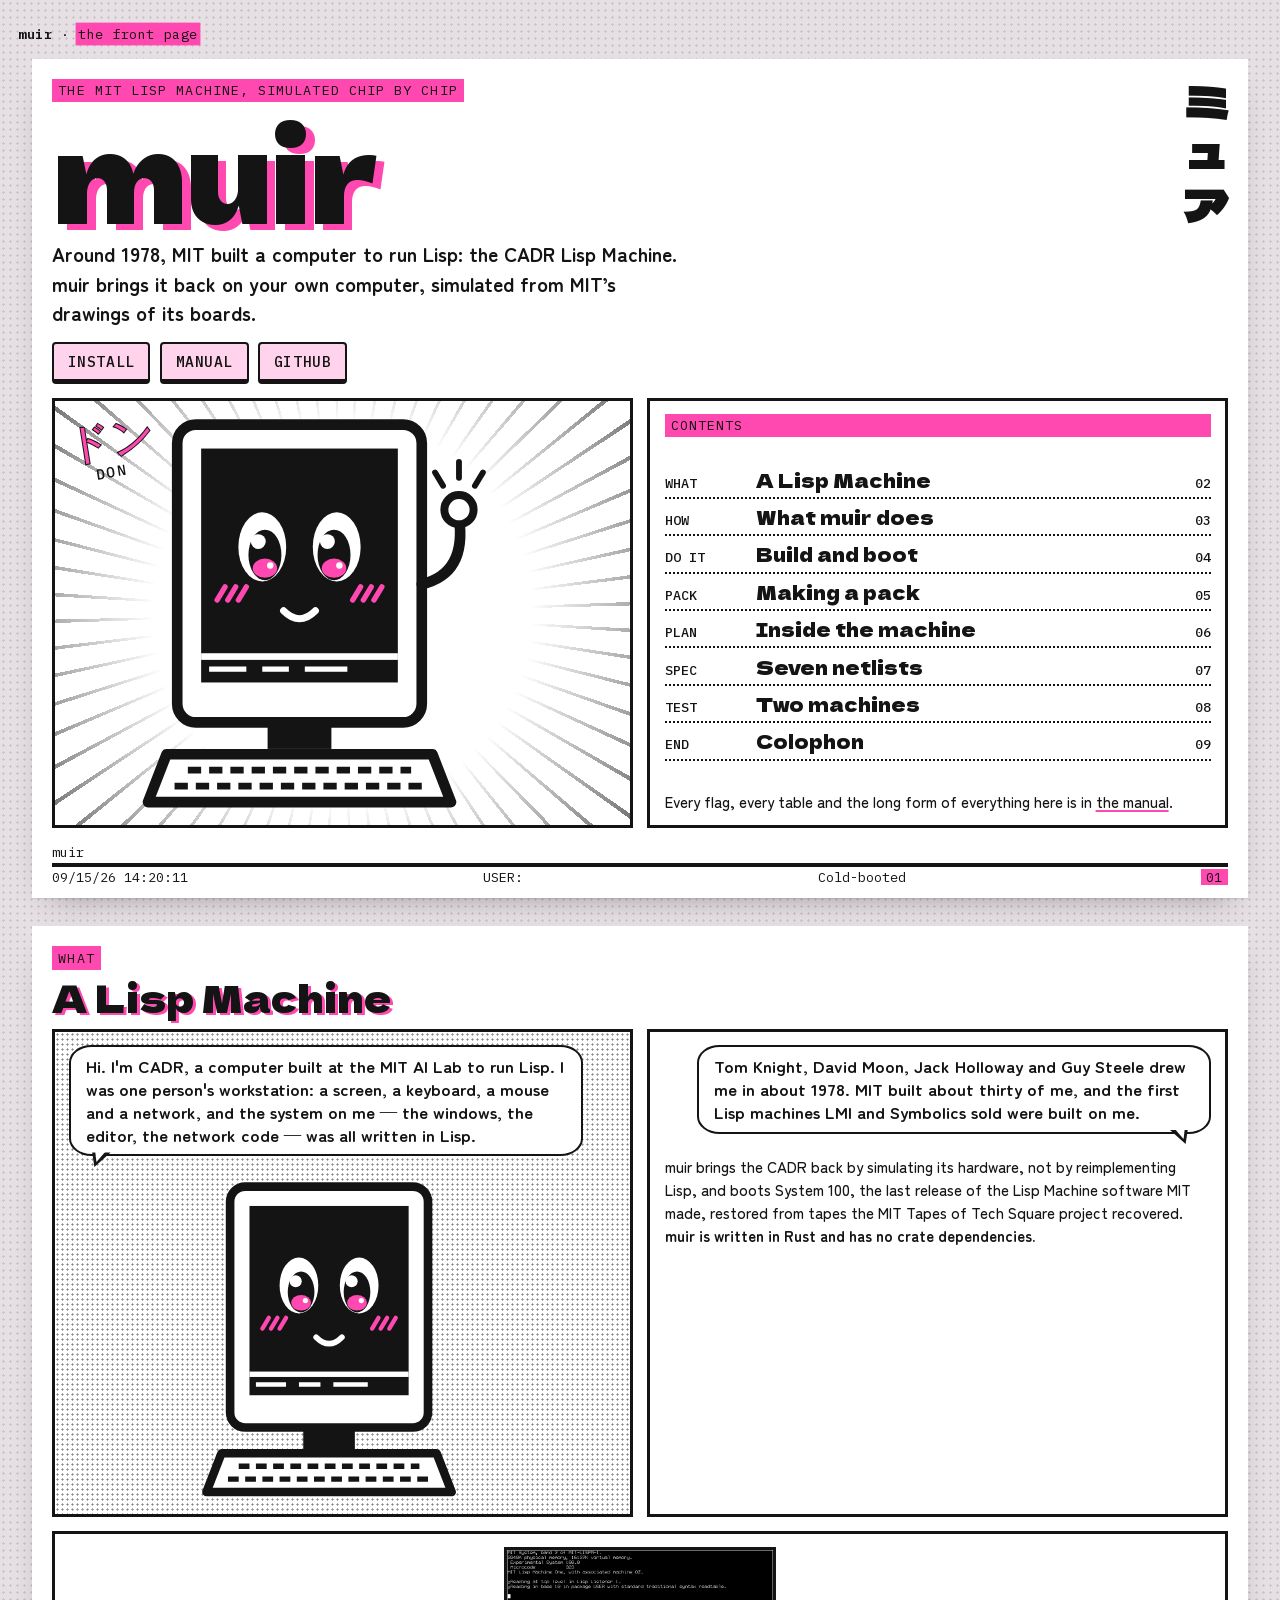
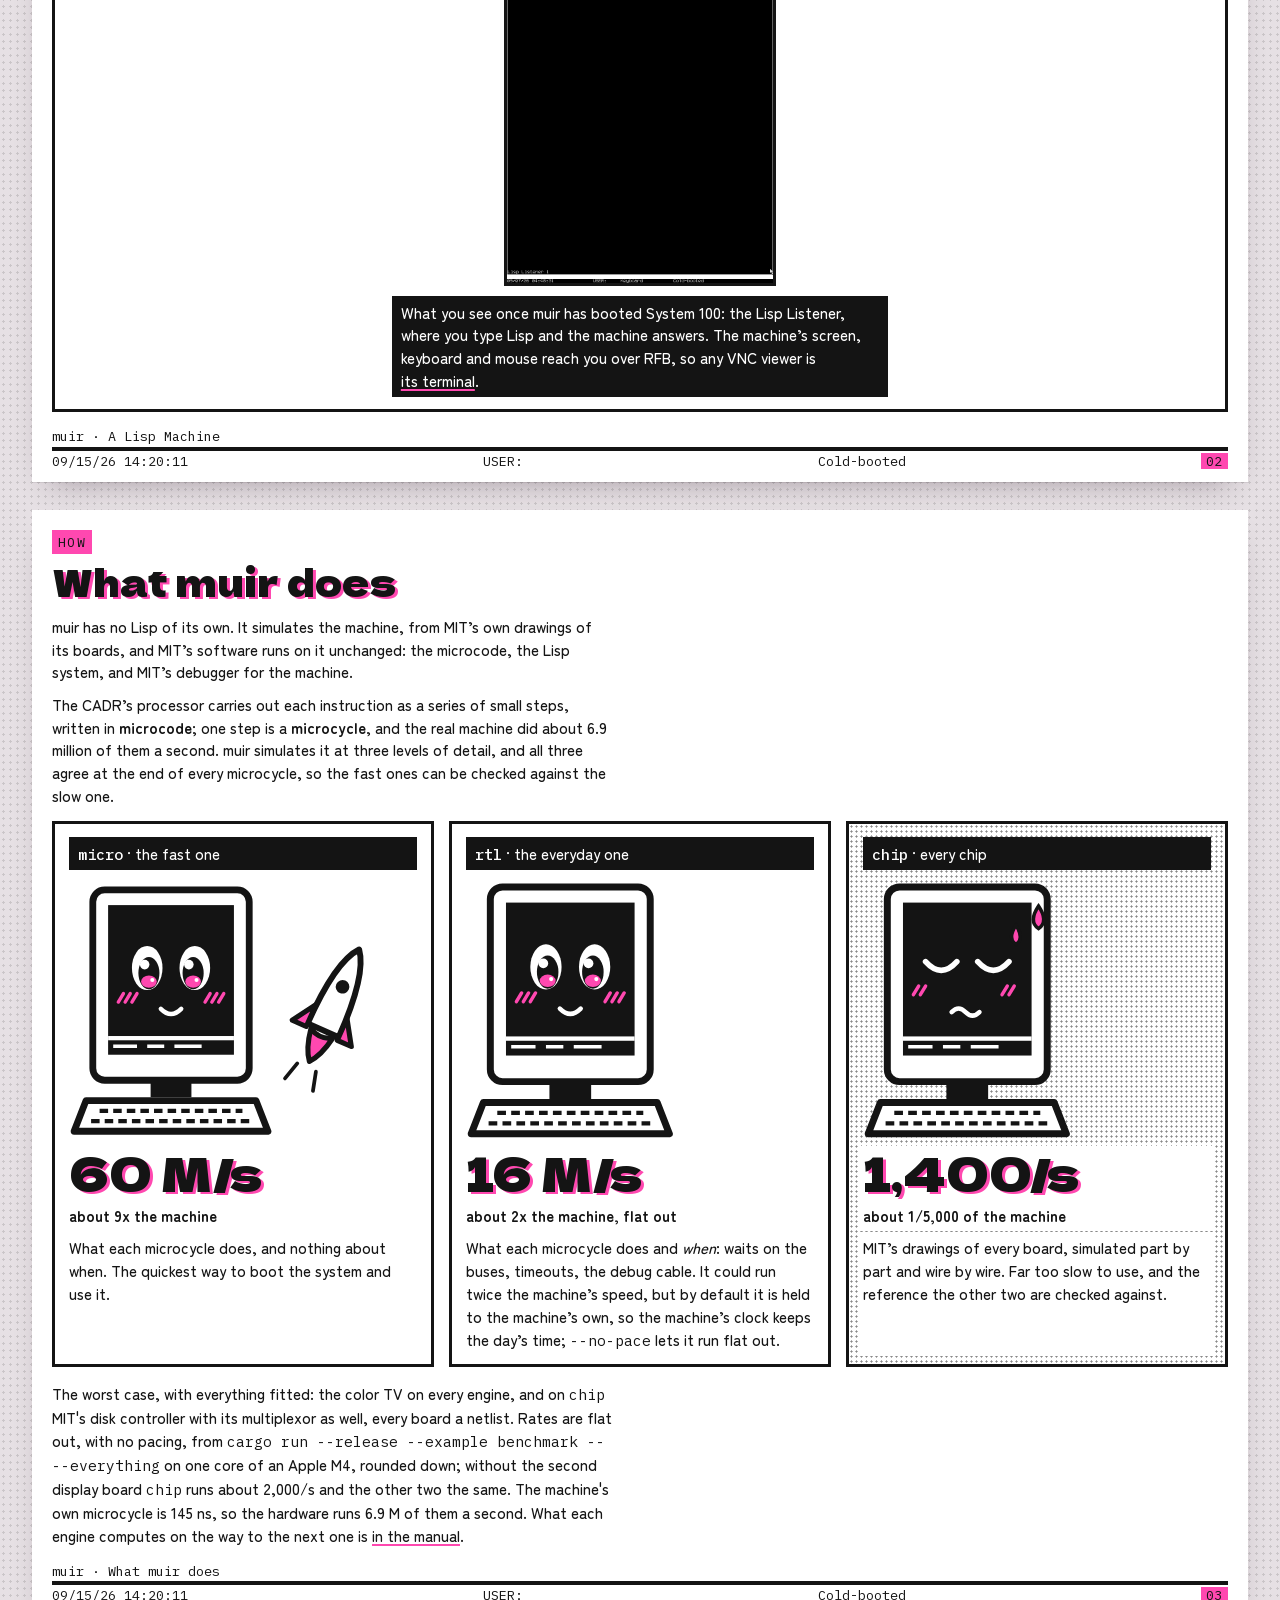
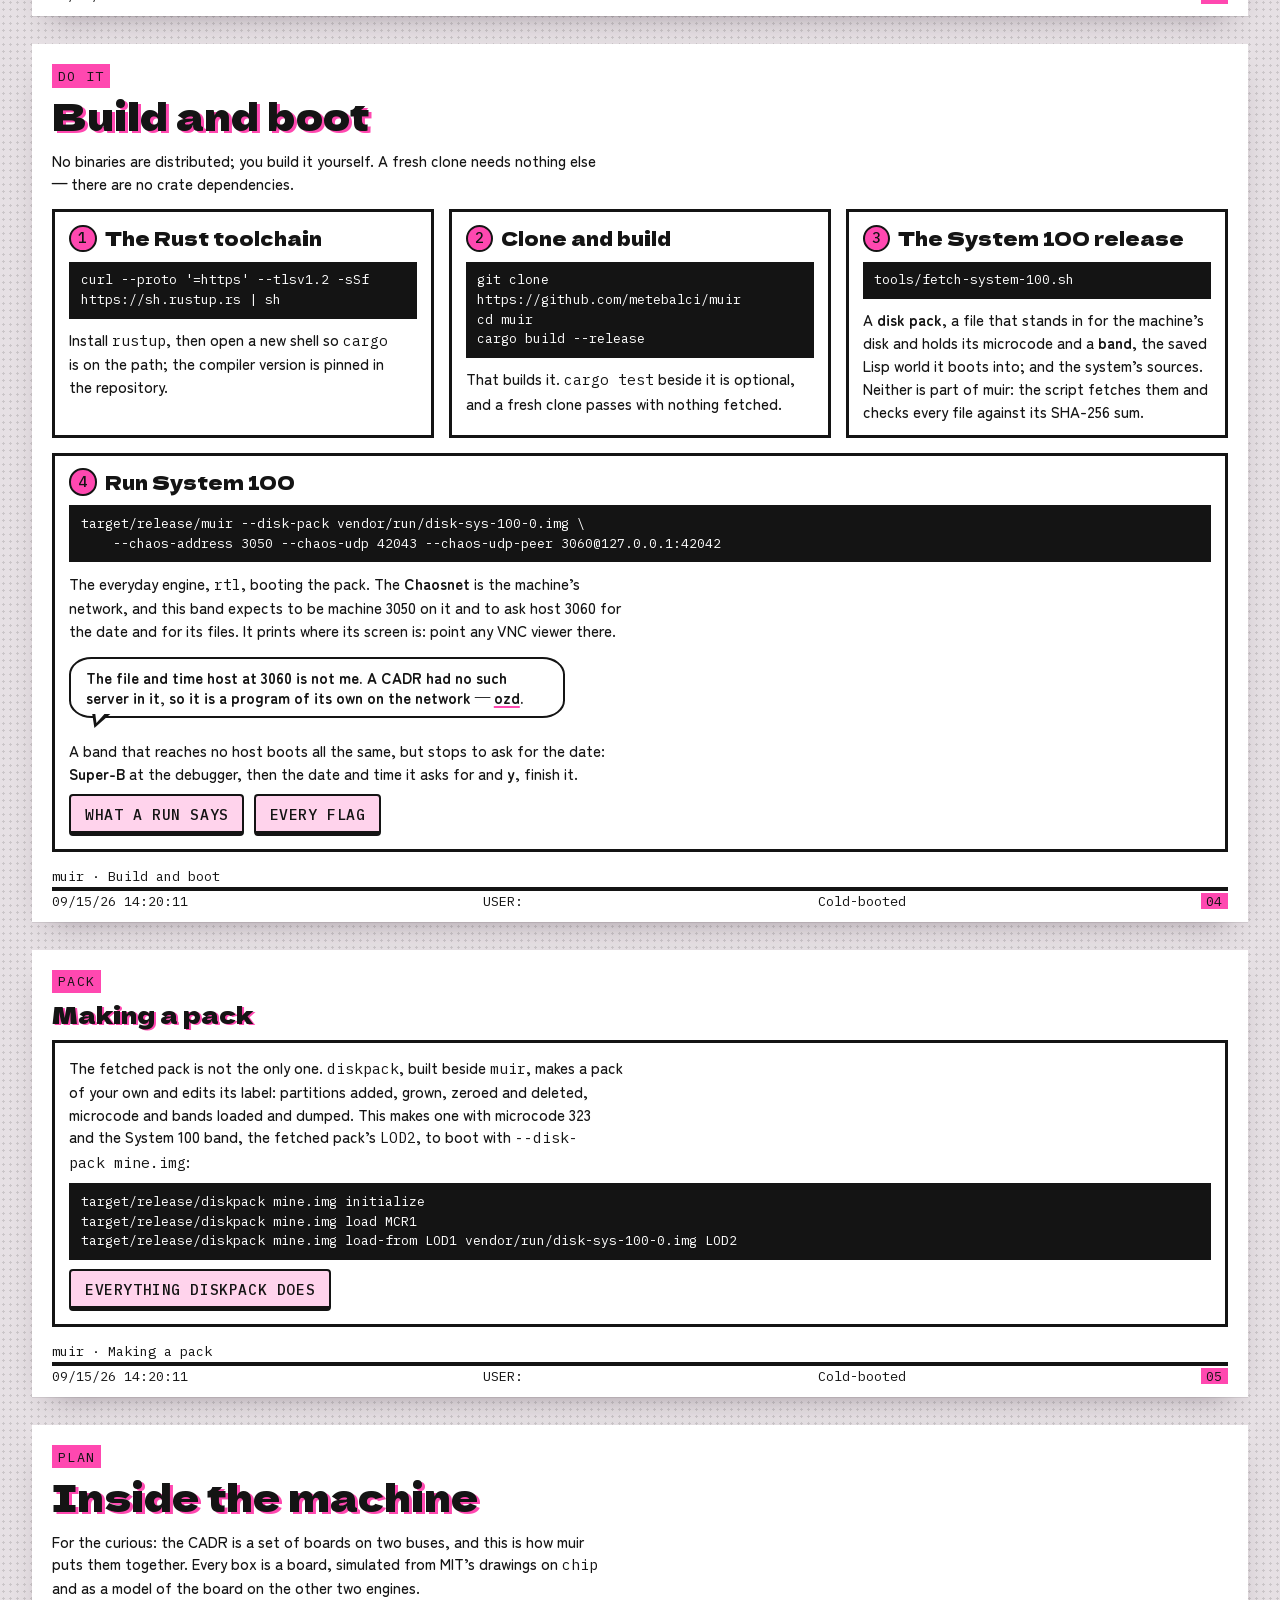
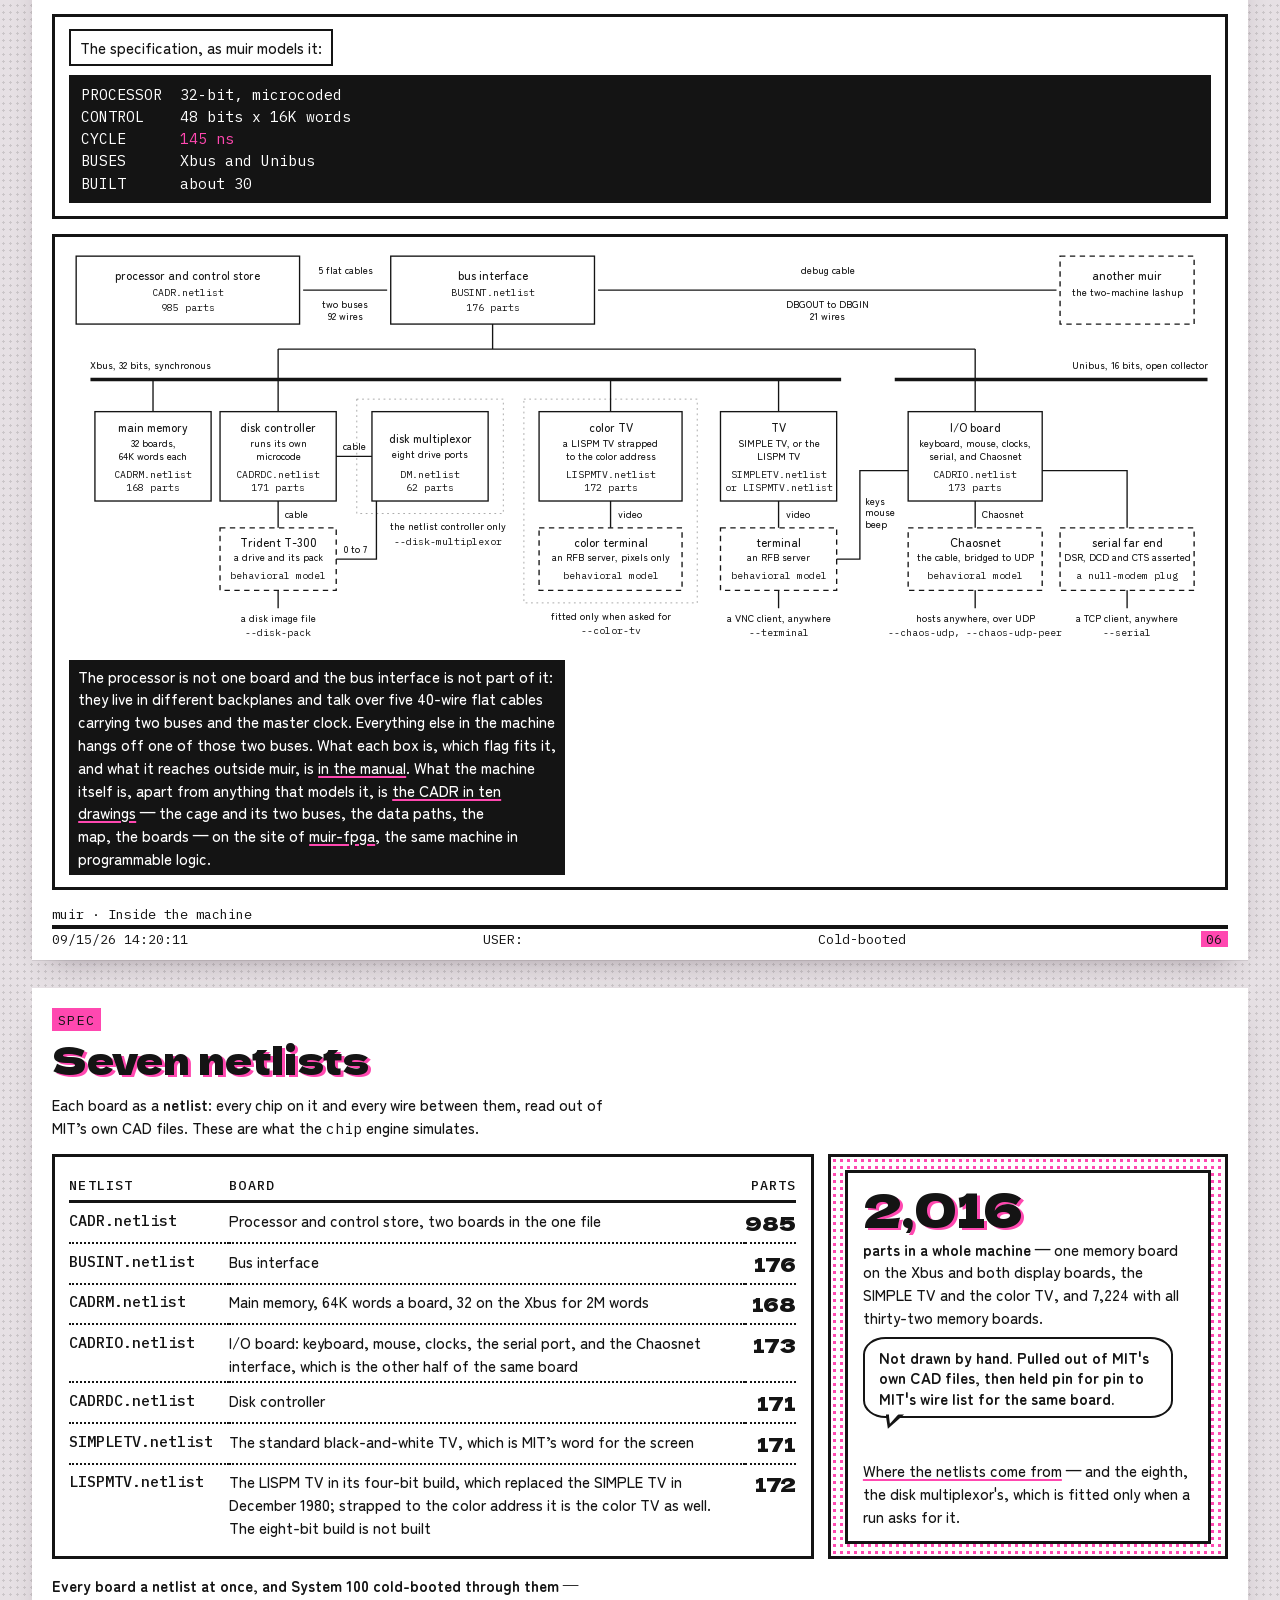
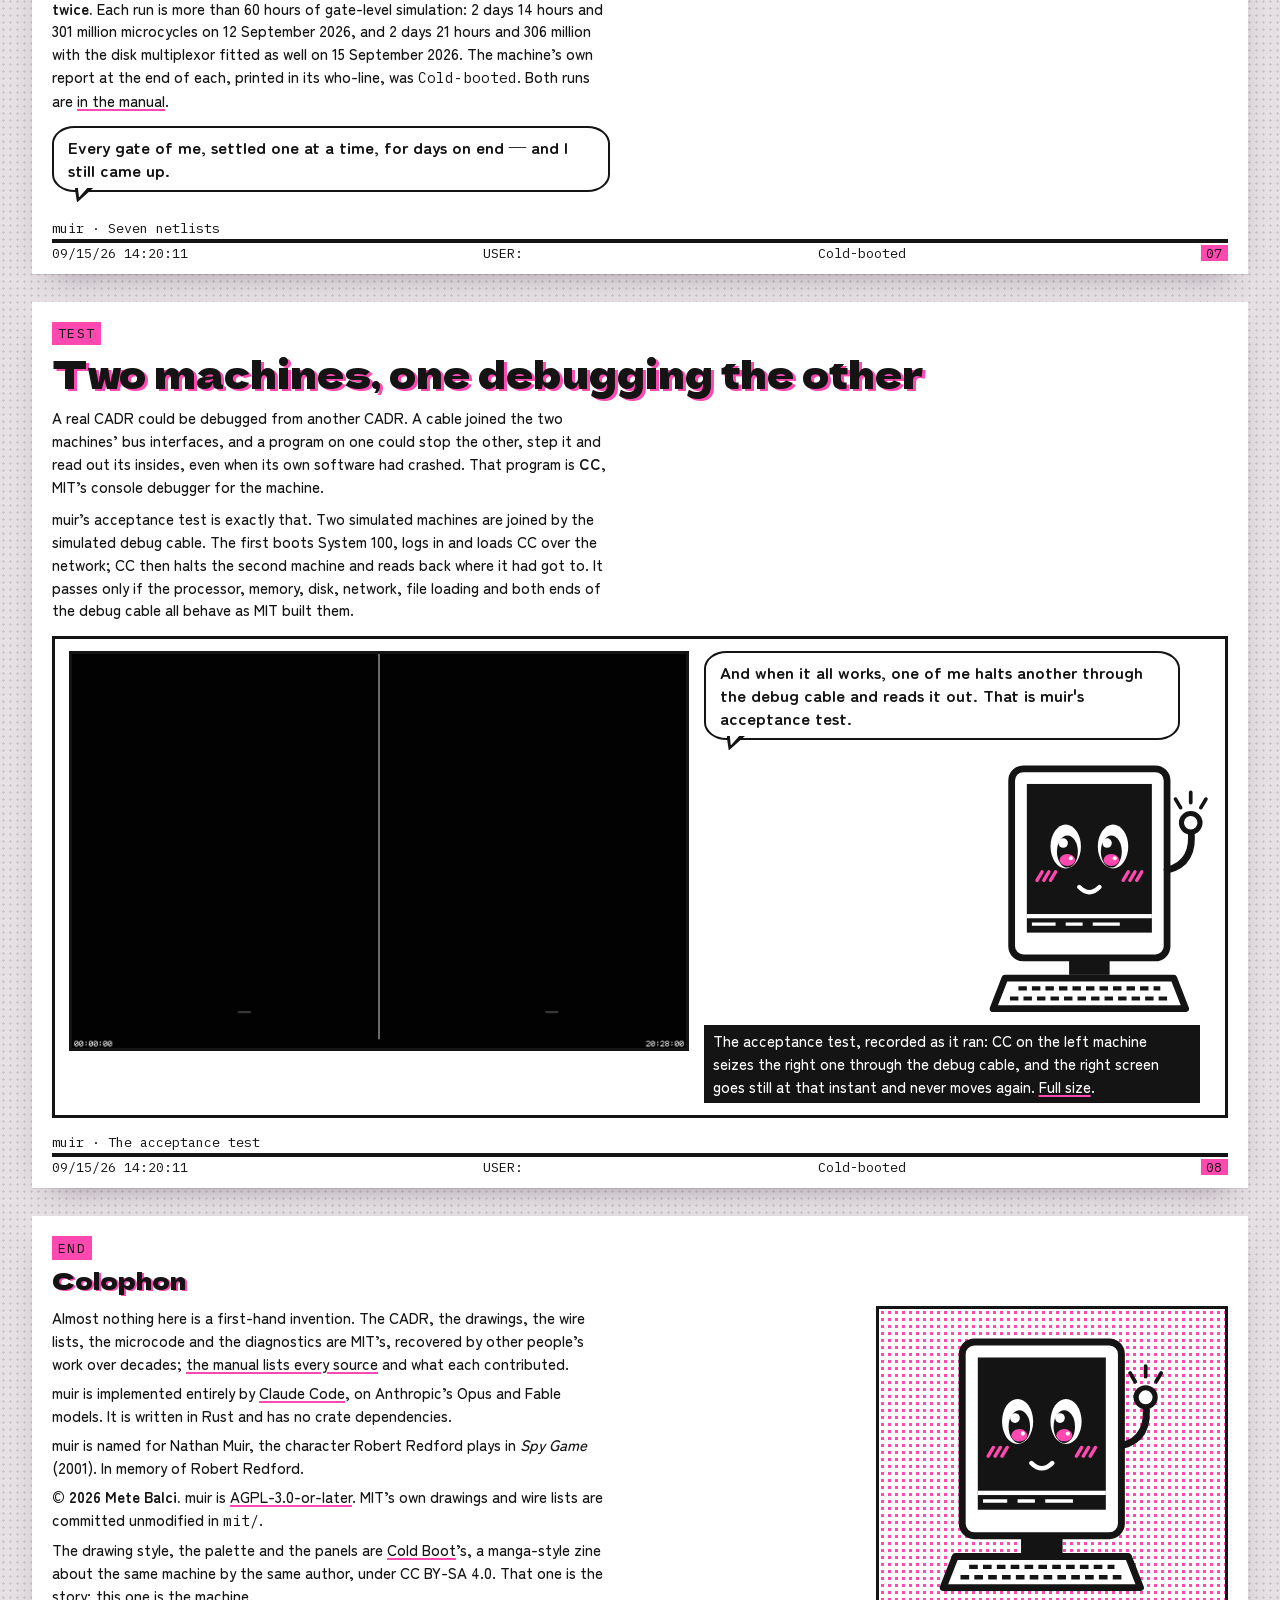
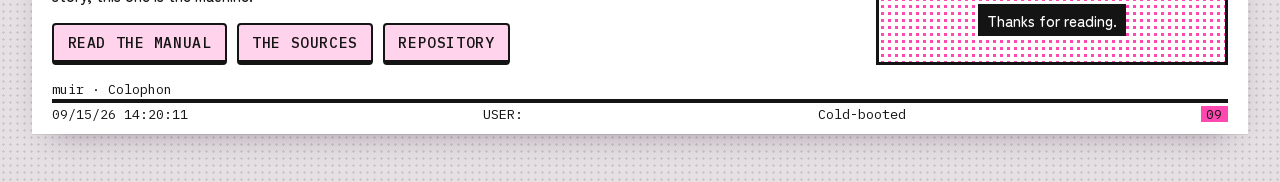
==== commit 728e9694: "The front page points at what the CADR is, board by board muir-fpga's `cadr.html` is about the machi" ====
--- a/pages/index.html
+++ b/pages/index.html
@@ -406,7 +406,7 @@
           <text class="d-n" x="1200" y="451" text-anchor="middle">--serial</text>
         </svg>
       </div>
-      <figcaption class="cap">The processor is not one board and the bus interface is not part of it: they live in different backplanes and talk over five 40-wire flat cables carrying two buses and the master clock. Everything else in the machine hangs off one of those two buses. What each box is, which flag fits it, and what it reaches outside muir, is <a href="https://github.com/metebalci/muir/blob/main/docs/machine.md">in the manual</a>.</figcaption>
+      <figcaption class="cap">The processor is not one board and the bus interface is not part of it: they live in different backplanes and talk over five 40-wire flat cables carrying two buses and the master clock. Everything else in the machine hangs off one of those two buses. What each box is, which flag fits it, and what it reaches outside muir, is <a href="https://github.com/metebalci/muir/blob/main/docs/machine.md">in the manual</a>. What the machine itself is, apart from anything that models it, is <a href="https://muir-fpga.metebalci.com/cadr.html">the CADR in ten drawings</a> &mdash; the cage and its two buses, the data paths, the map, the boards &mdash; on the site of <a href="https://github.com/metebalci/muir-fpga">muir-fpga</a>, the same machine in programmable logic.</figcaption>
     </figure>
 
     <footer class="wholine">
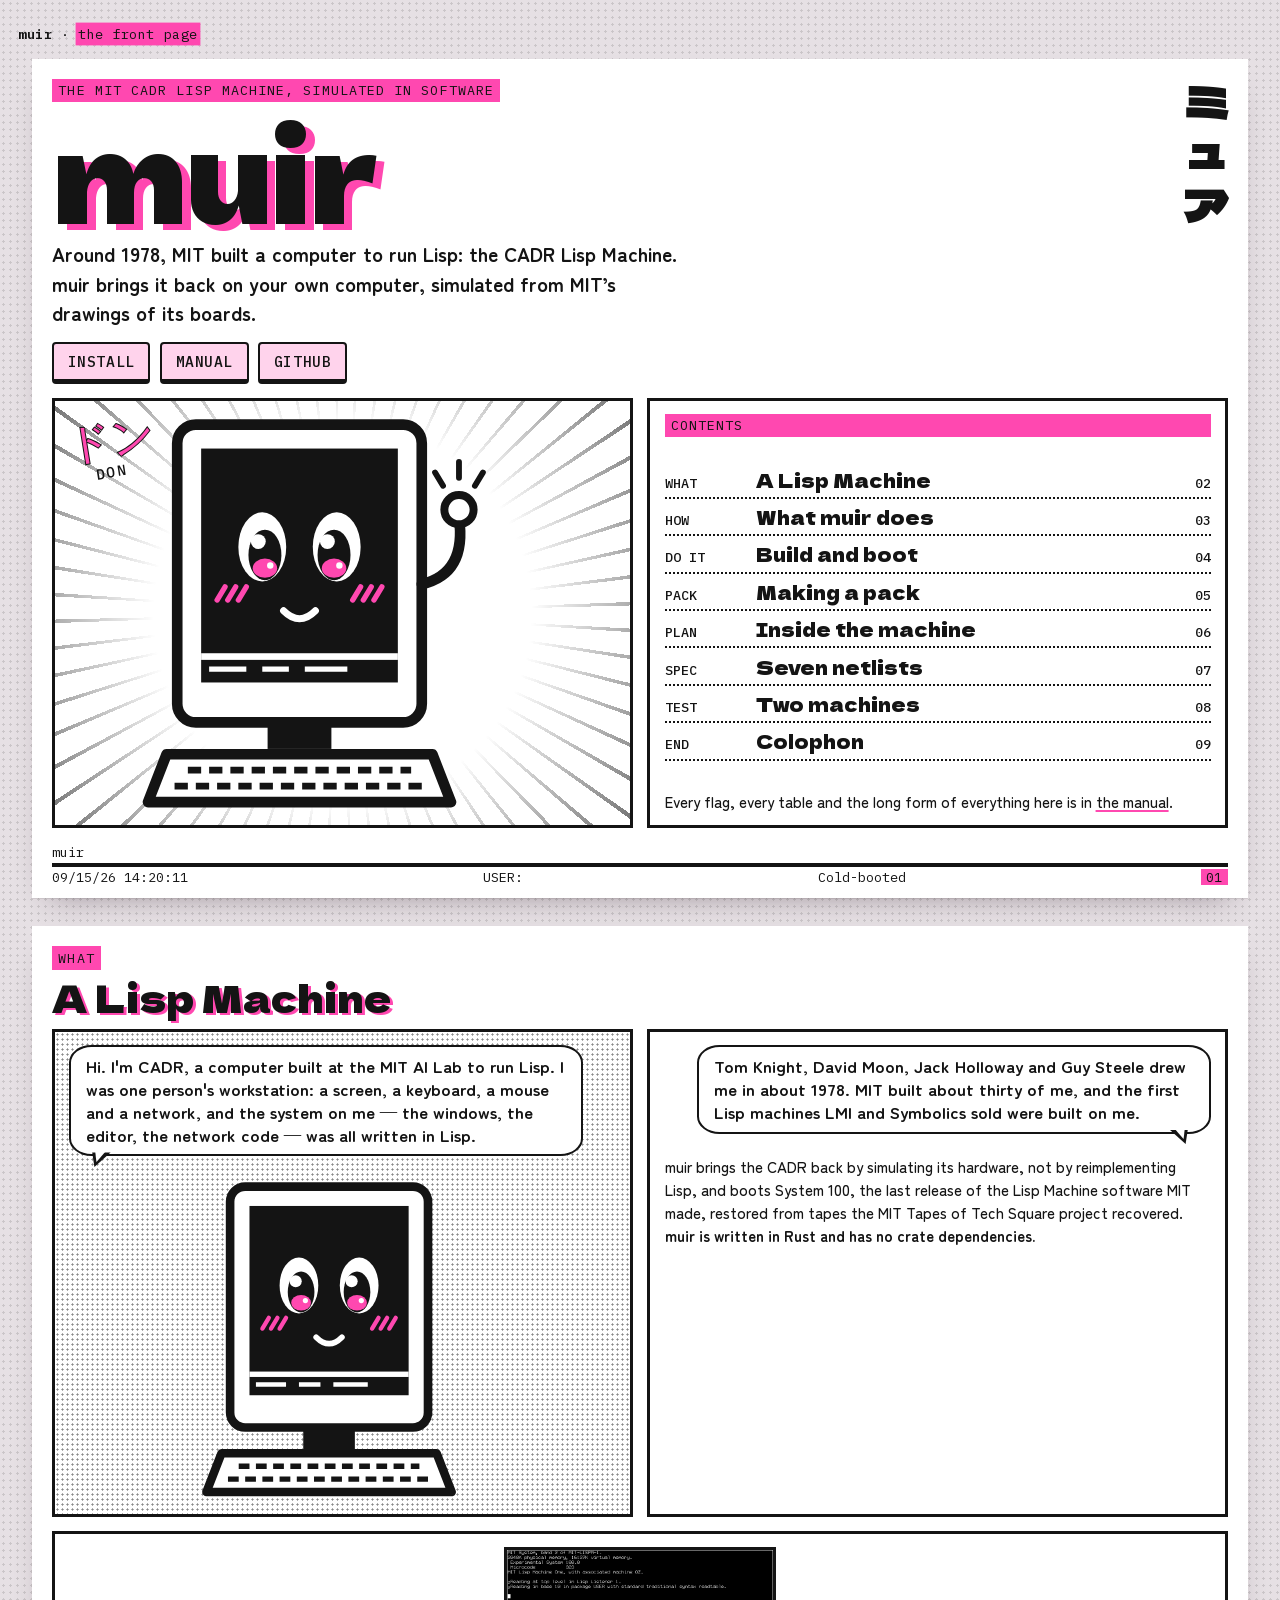
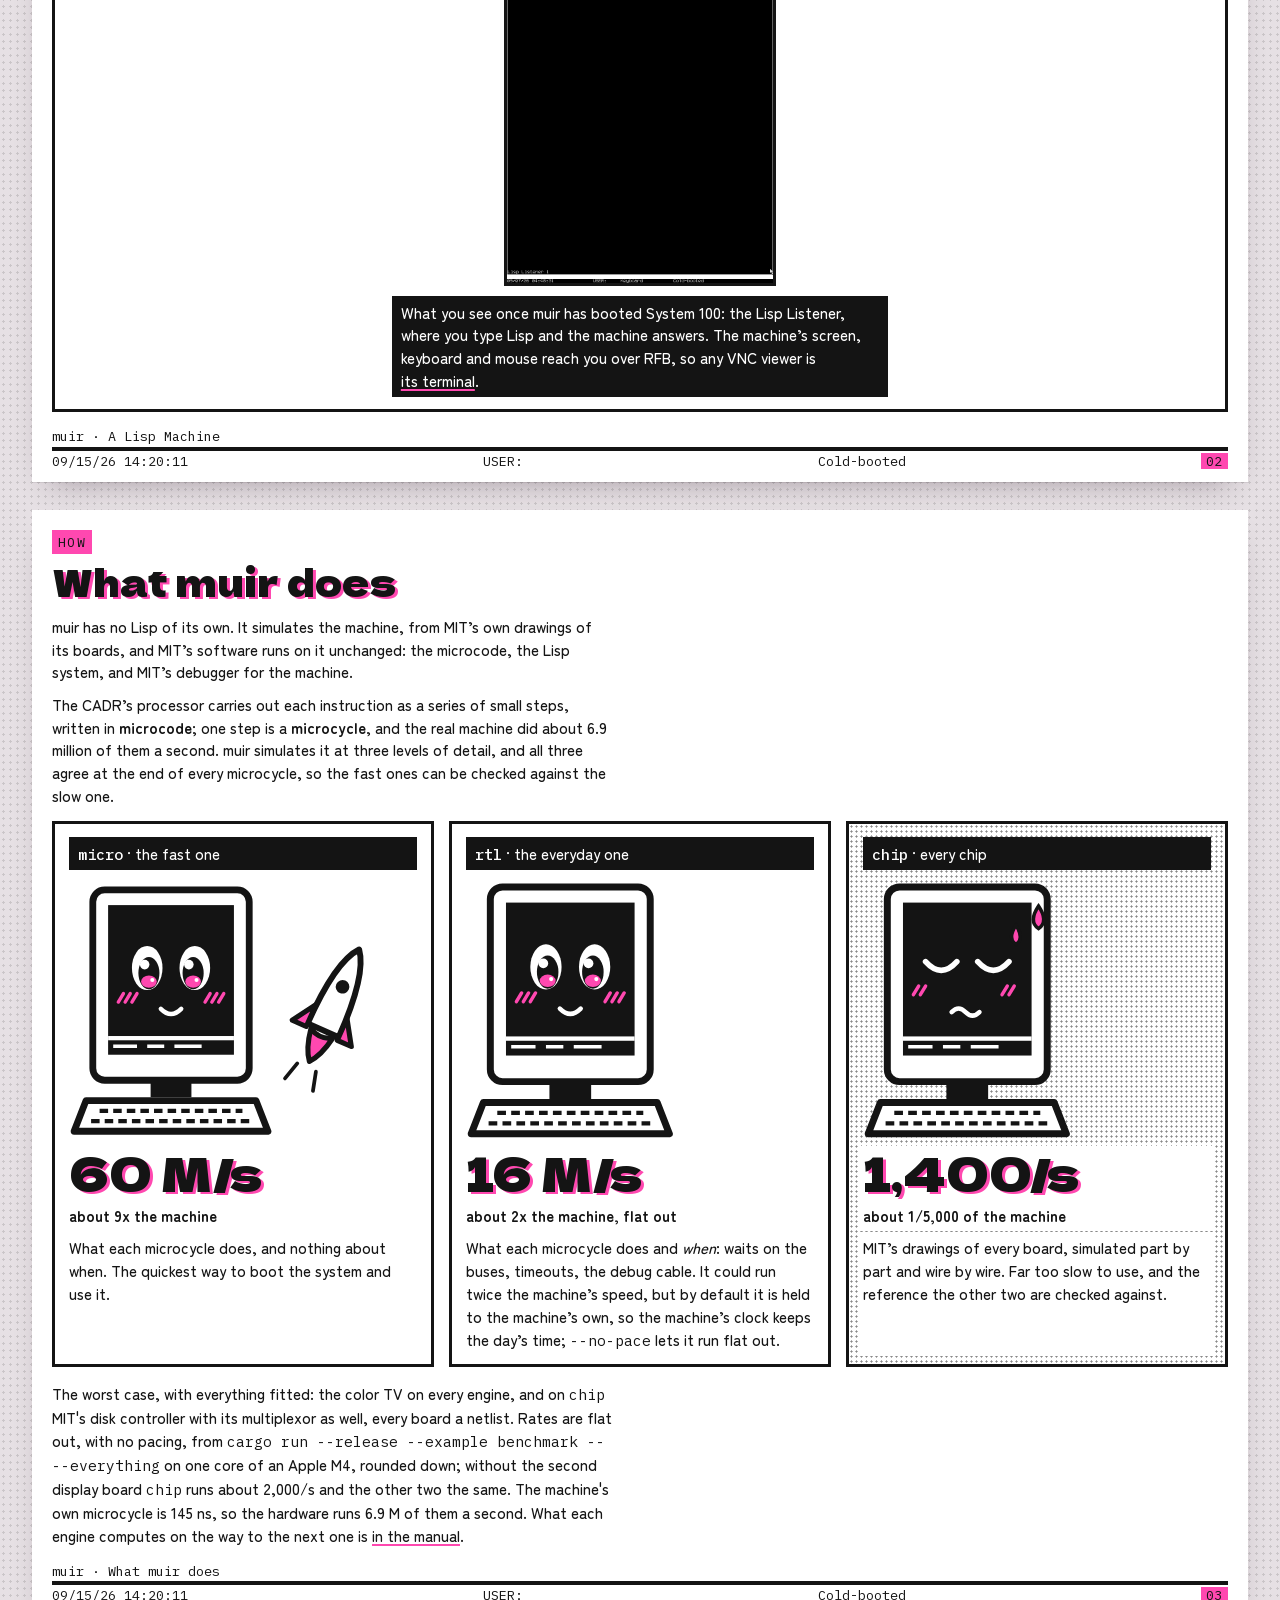
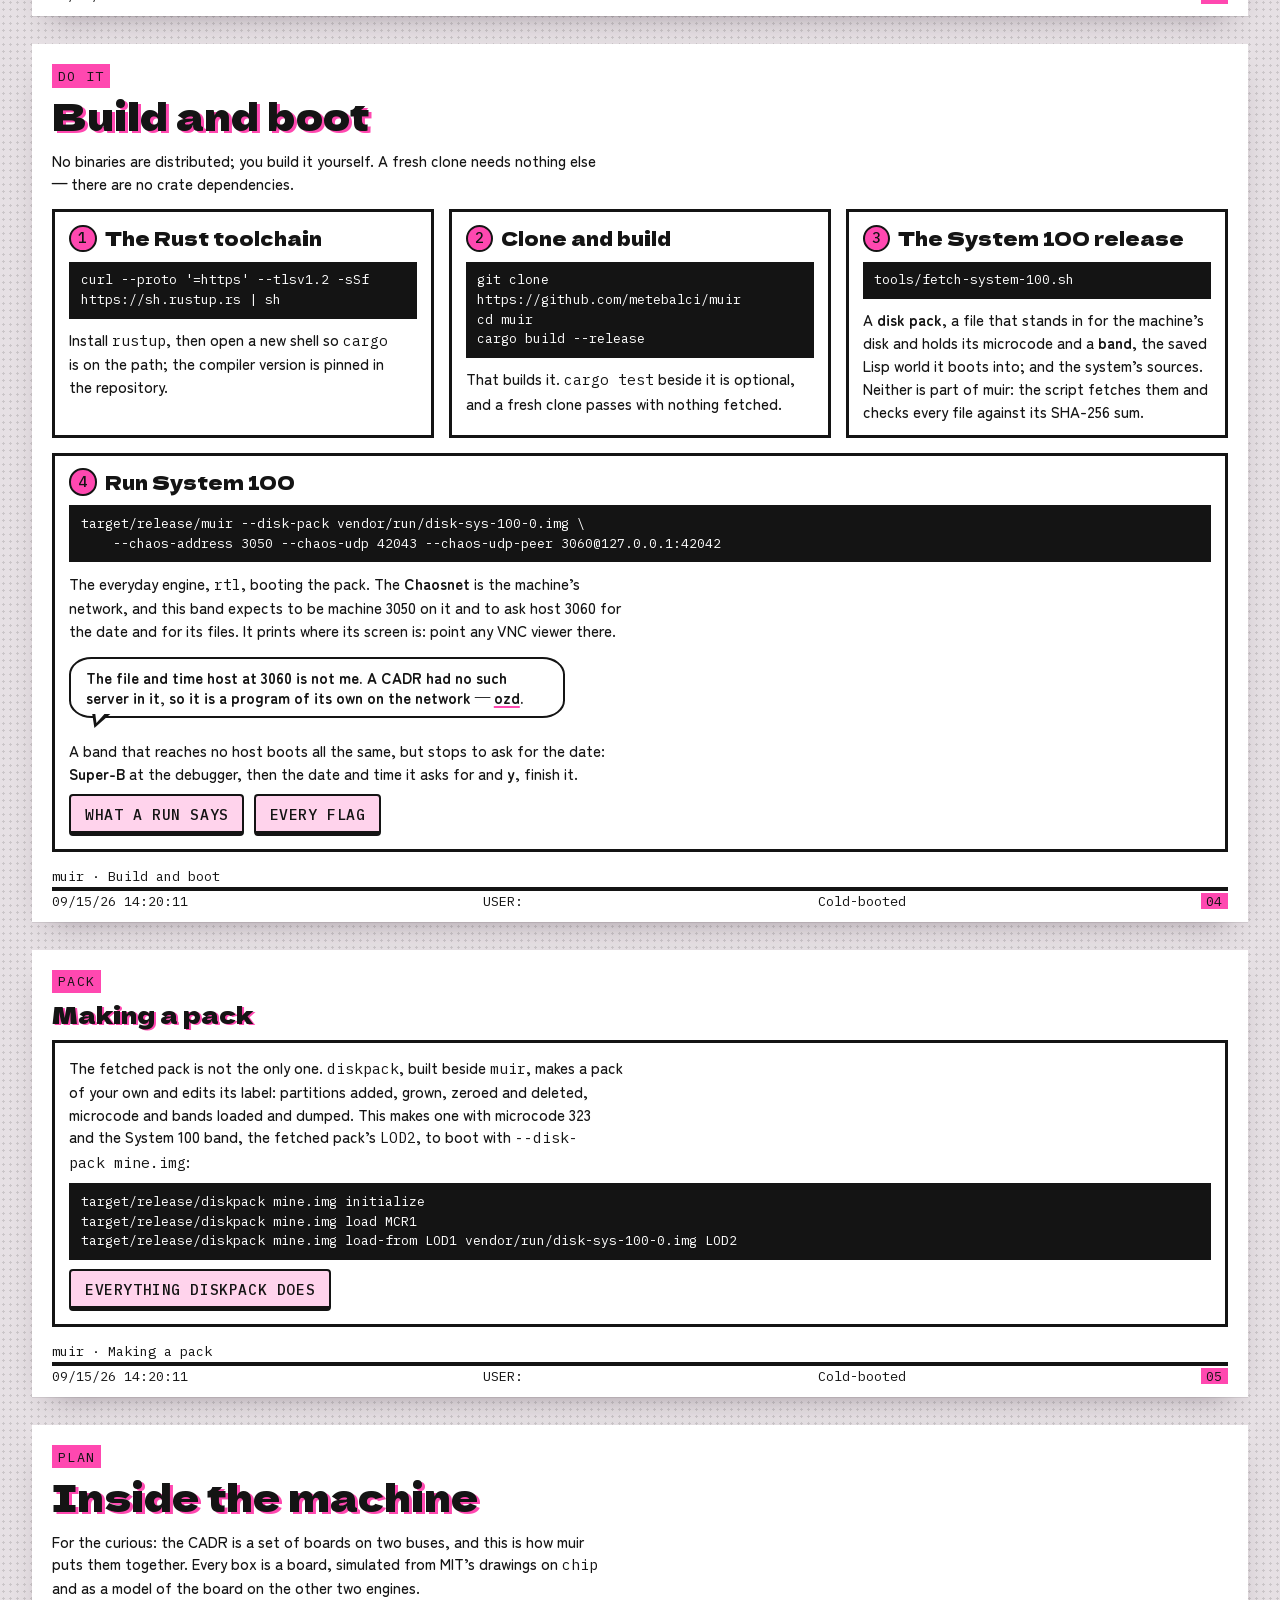
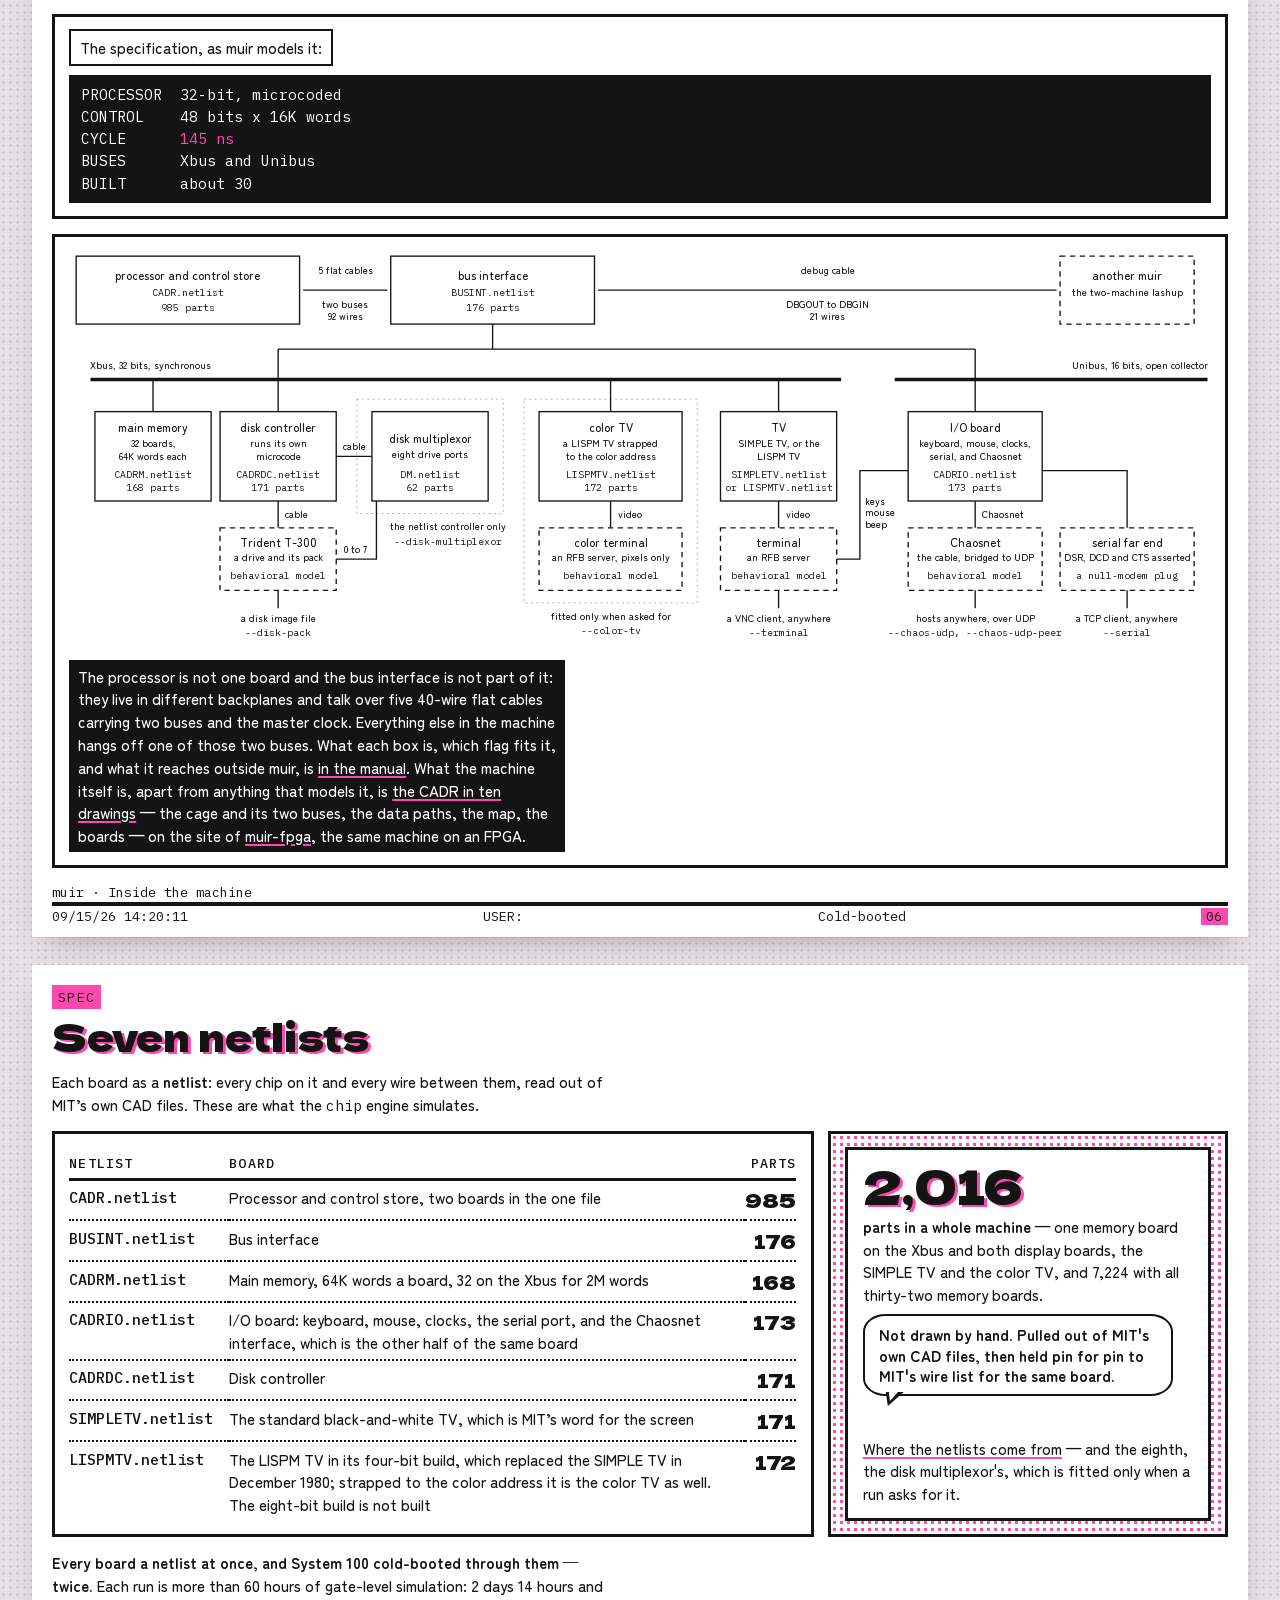
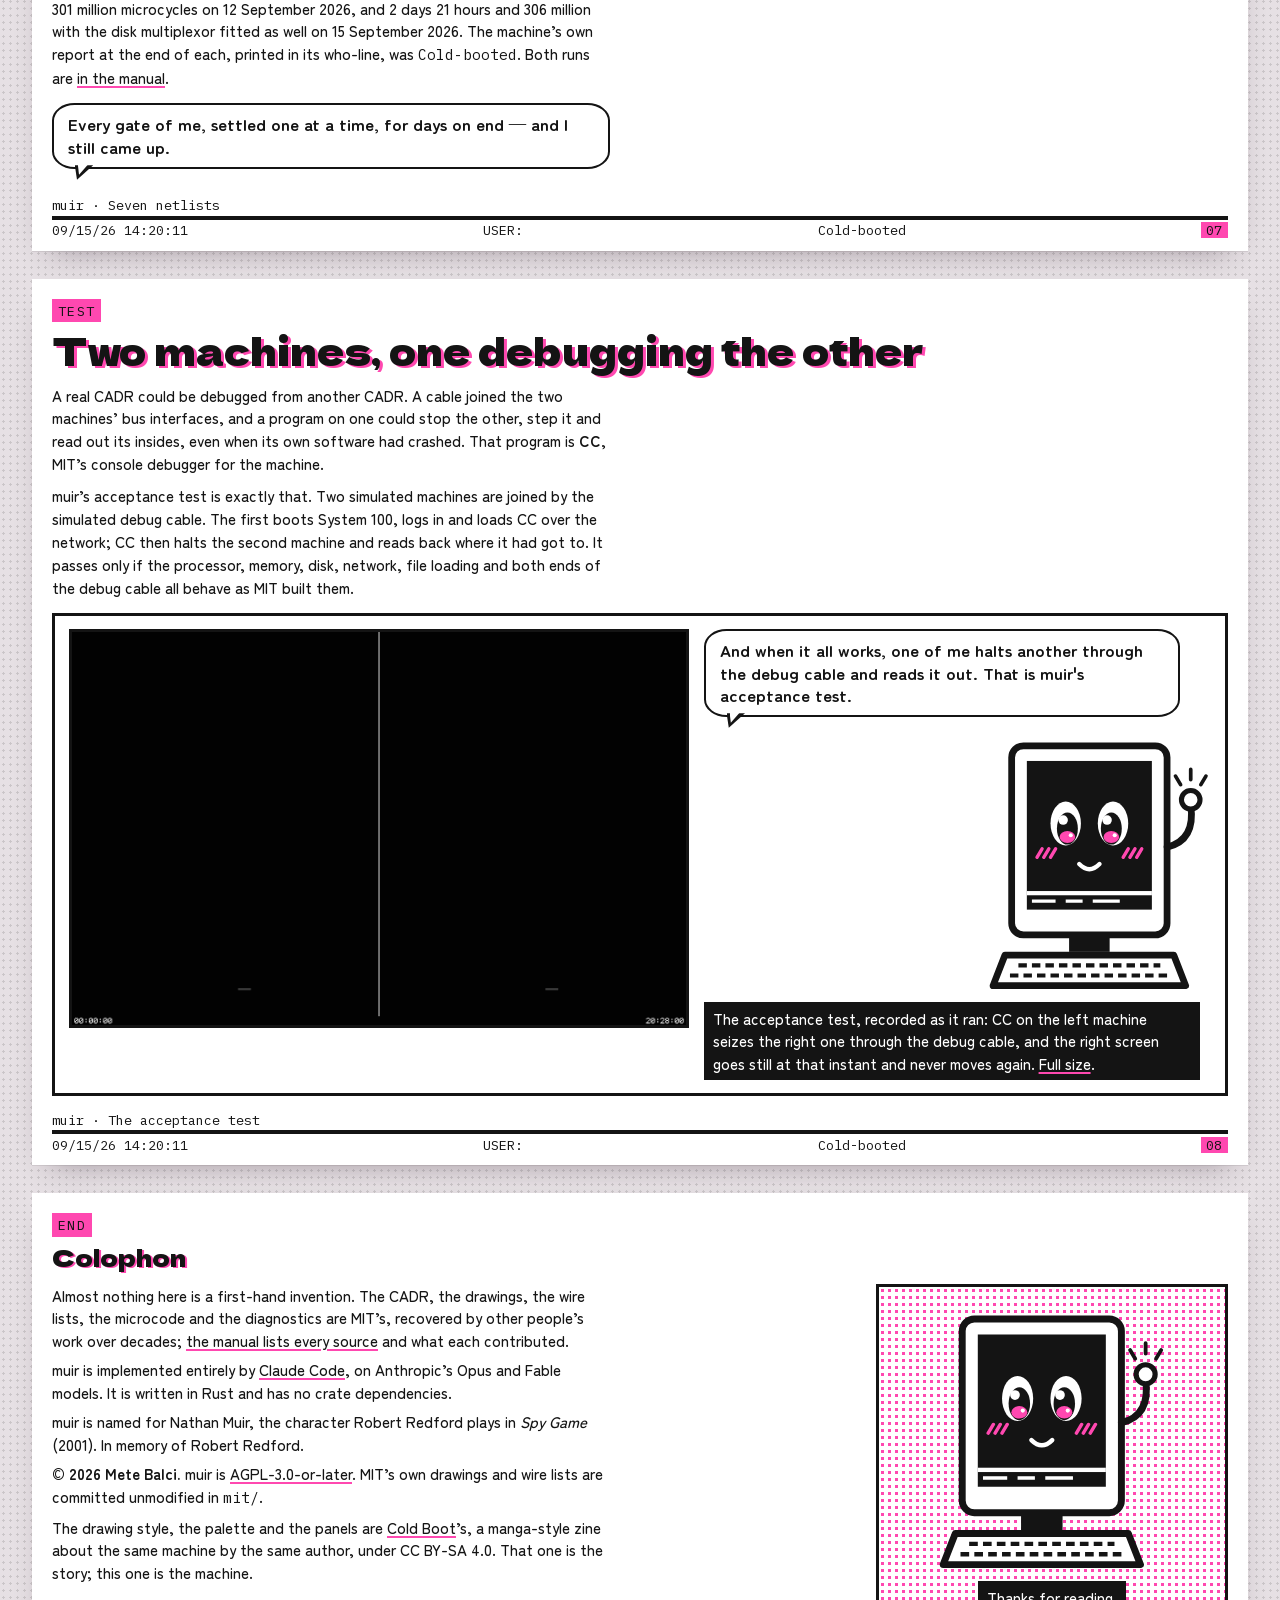
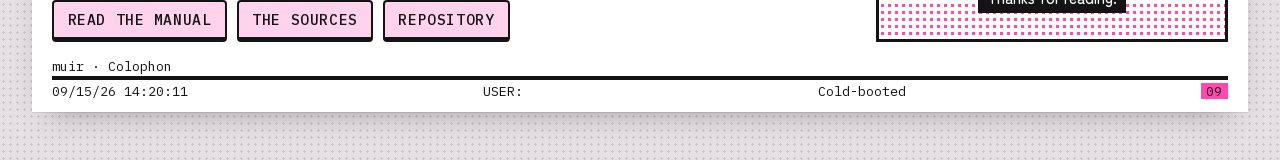
==== commit 2ee2cc01: "The masthead says what muir is, and the sibling is named as it names itself Two wording changes, bot" ====
--- a/pages/index.html
+++ b/pages/index.html
@@ -80,7 +80,7 @@
   <section aria-label="muir">
     <div class="masthead">
       <div class="masthead-text">
-        <span class="eyebrow">The MIT Lisp Machine, simulated chip by chip</span>
+        <span class="eyebrow">The MIT CADR Lisp Machine, simulated in software</span>
         <h1 class="title t-xl">muir</h1>
         <p class="lede">Around 1978, MIT built a computer to run Lisp: the CADR Lisp Machine. muir brings it back on your own computer, simulated from MIT&rsquo;s drawings of its boards.</p>
         <div class="actions">
@@ -406,7 +406,7 @@
           <text class="d-n" x="1200" y="451" text-anchor="middle">--serial</text>
         </svg>
       </div>
-      <figcaption class="cap">The processor is not one board and the bus interface is not part of it: they live in different backplanes and talk over five 40-wire flat cables carrying two buses and the master clock. Everything else in the machine hangs off one of those two buses. What each box is, which flag fits it, and what it reaches outside muir, is <a href="https://github.com/metebalci/muir/blob/main/docs/machine.md">in the manual</a>. What the machine itself is, apart from anything that models it, is <a href="https://muir-fpga.metebalci.com/cadr.html">the CADR in ten drawings</a> &mdash; the cage and its two buses, the data paths, the map, the boards &mdash; on the site of <a href="https://github.com/metebalci/muir-fpga">muir-fpga</a>, the same machine in programmable logic.</figcaption>
+      <figcaption class="cap">The processor is not one board and the bus interface is not part of it: they live in different backplanes and talk over five 40-wire flat cables carrying two buses and the master clock. Everything else in the machine hangs off one of those two buses. What each box is, which flag fits it, and what it reaches outside muir, is <a href="https://github.com/metebalci/muir/blob/main/docs/machine.md">in the manual</a>. What the machine itself is, apart from anything that models it, is <a href="https://muir-fpga.metebalci.com/cadr.html">the CADR in ten drawings</a> &mdash; the cage and its two buses, the data paths, the map, the boards &mdash; on the site of <a href="https://github.com/metebalci/muir-fpga">muir-fpga</a>, the same machine on an FPGA.</figcaption>
     </figure>
 
     <footer class="wholine">
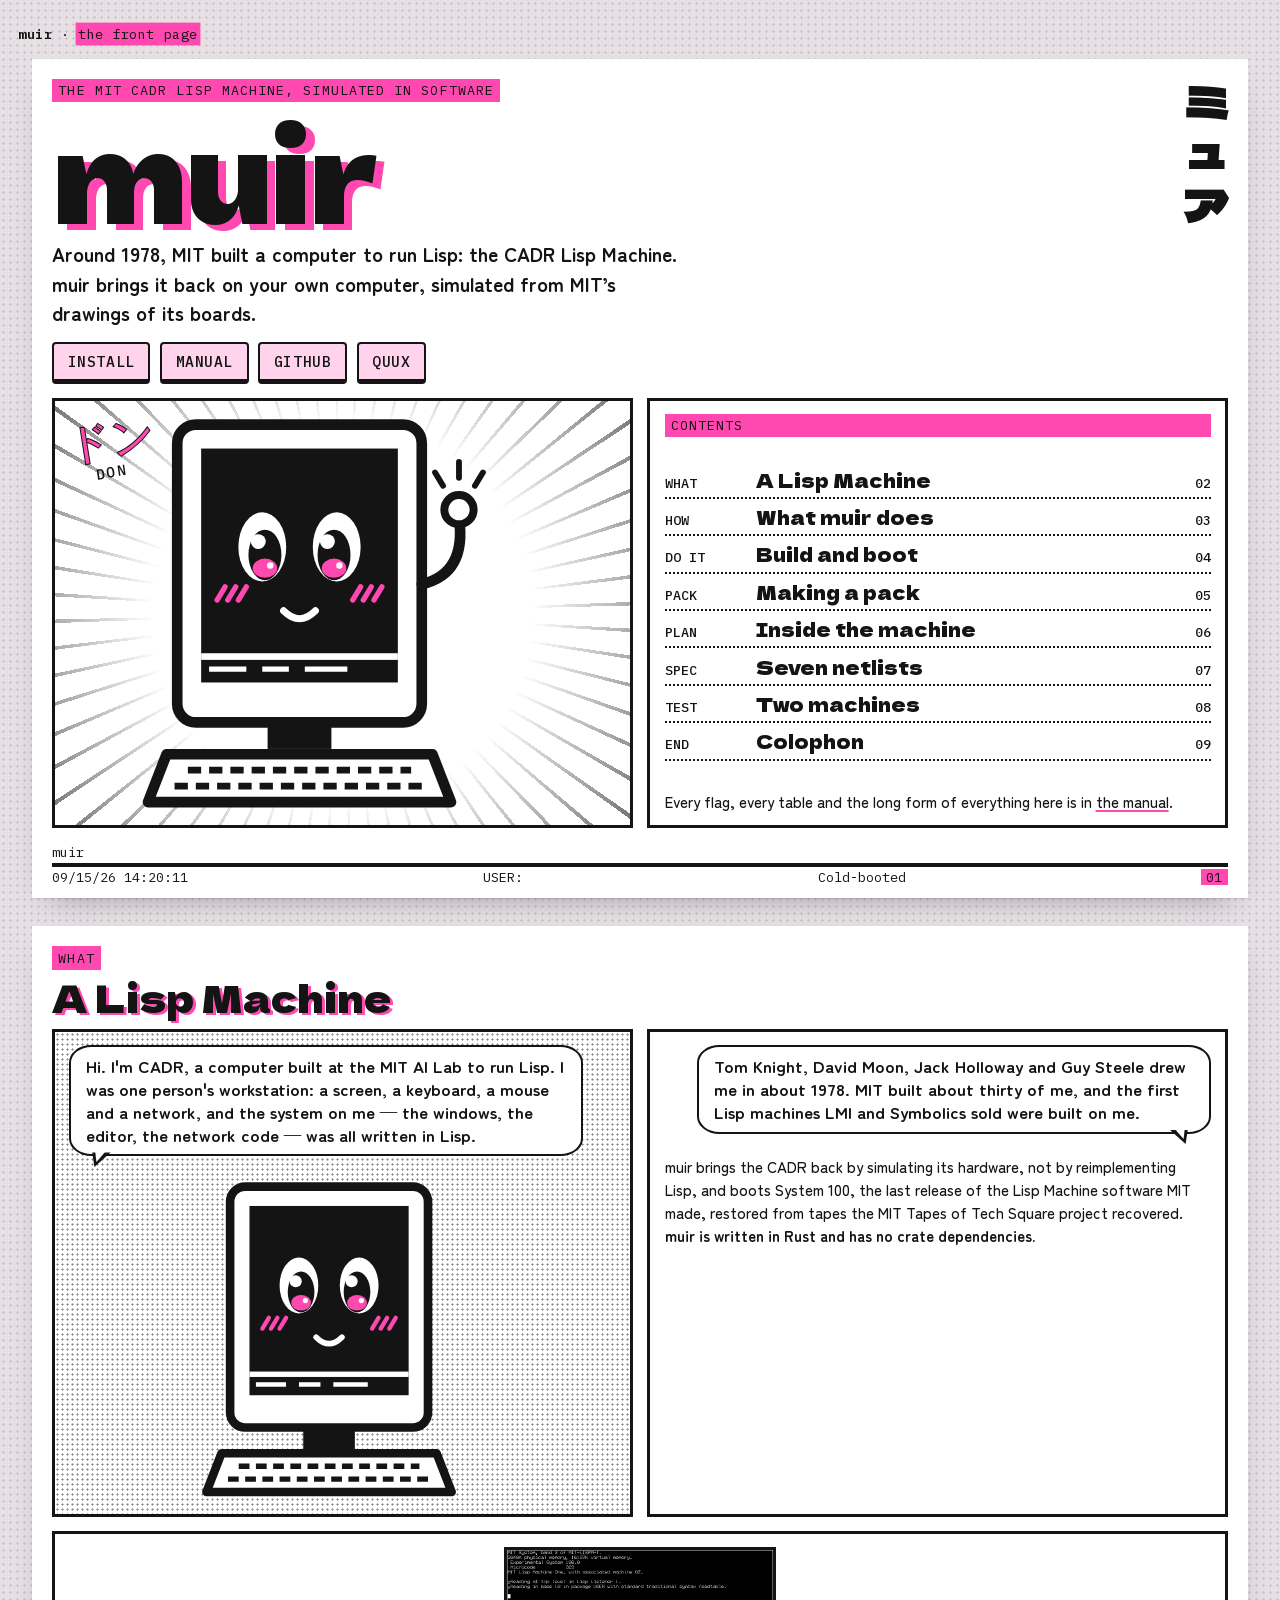
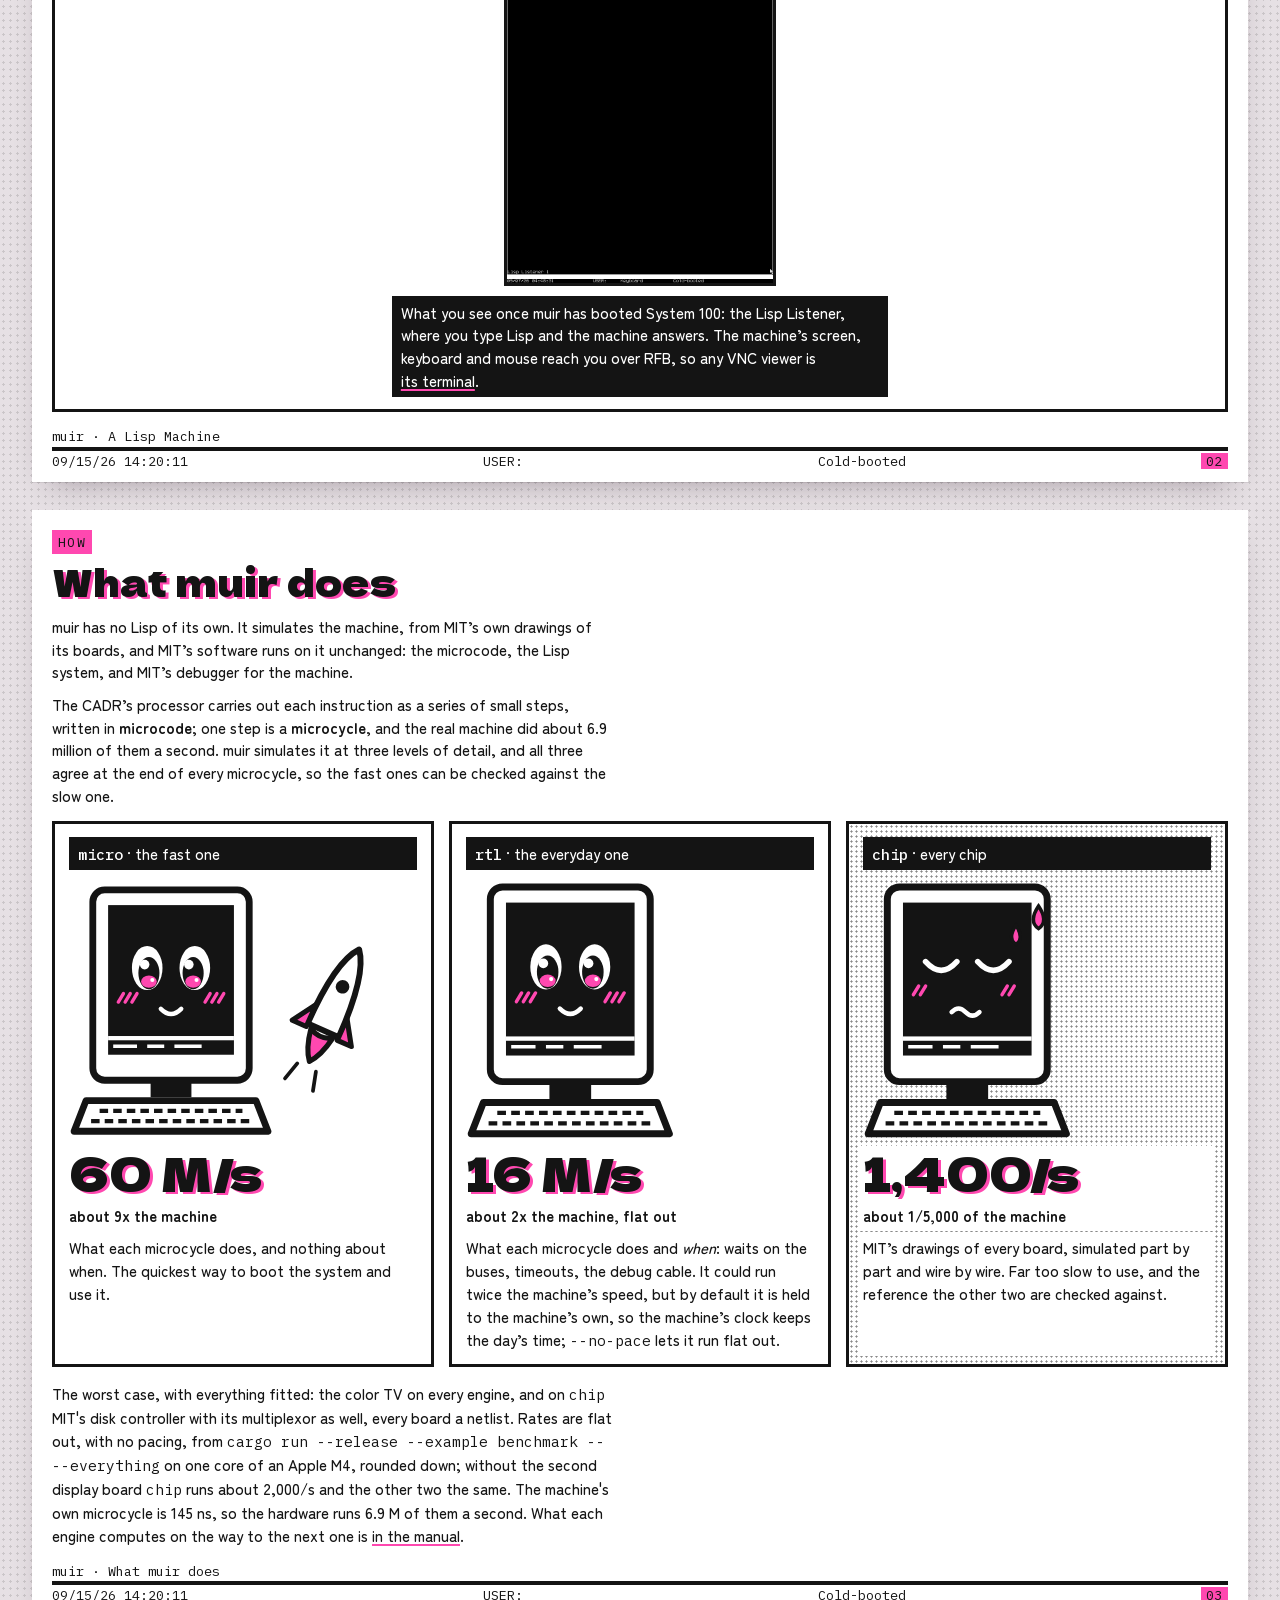
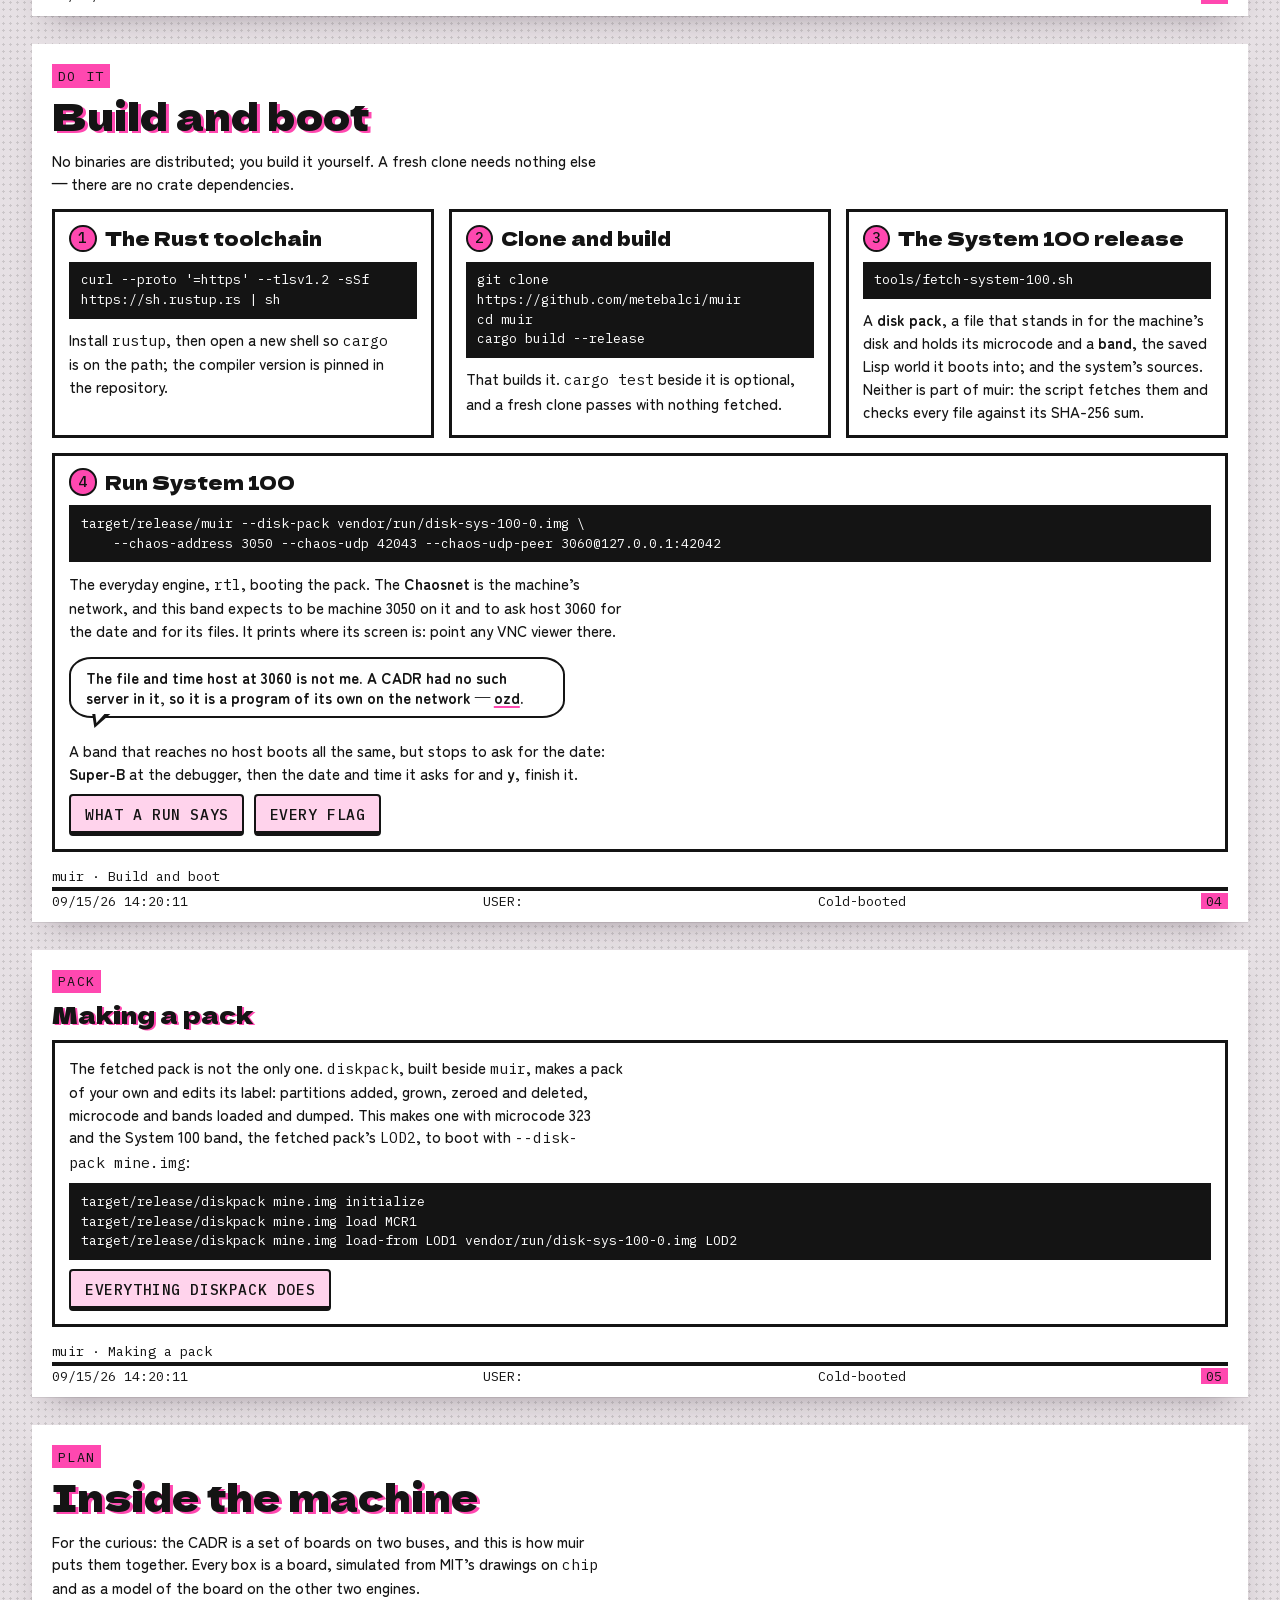
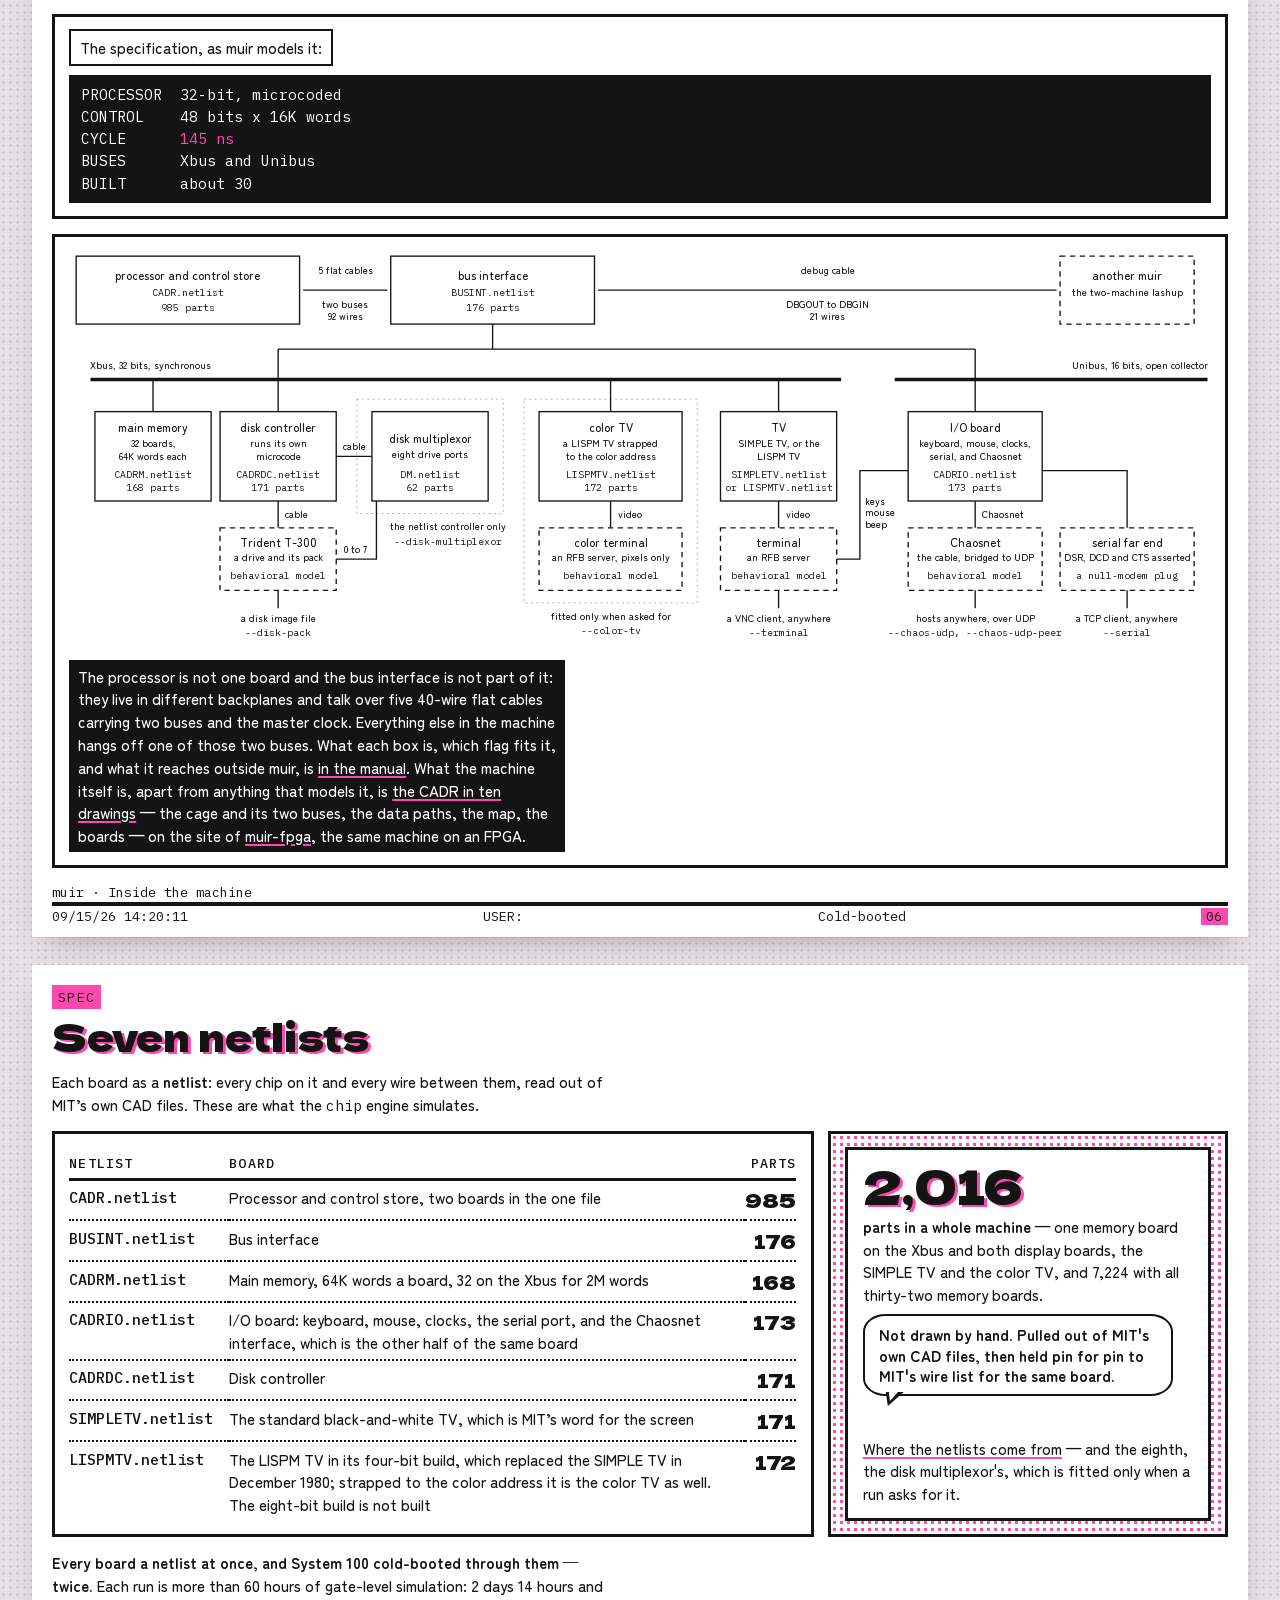
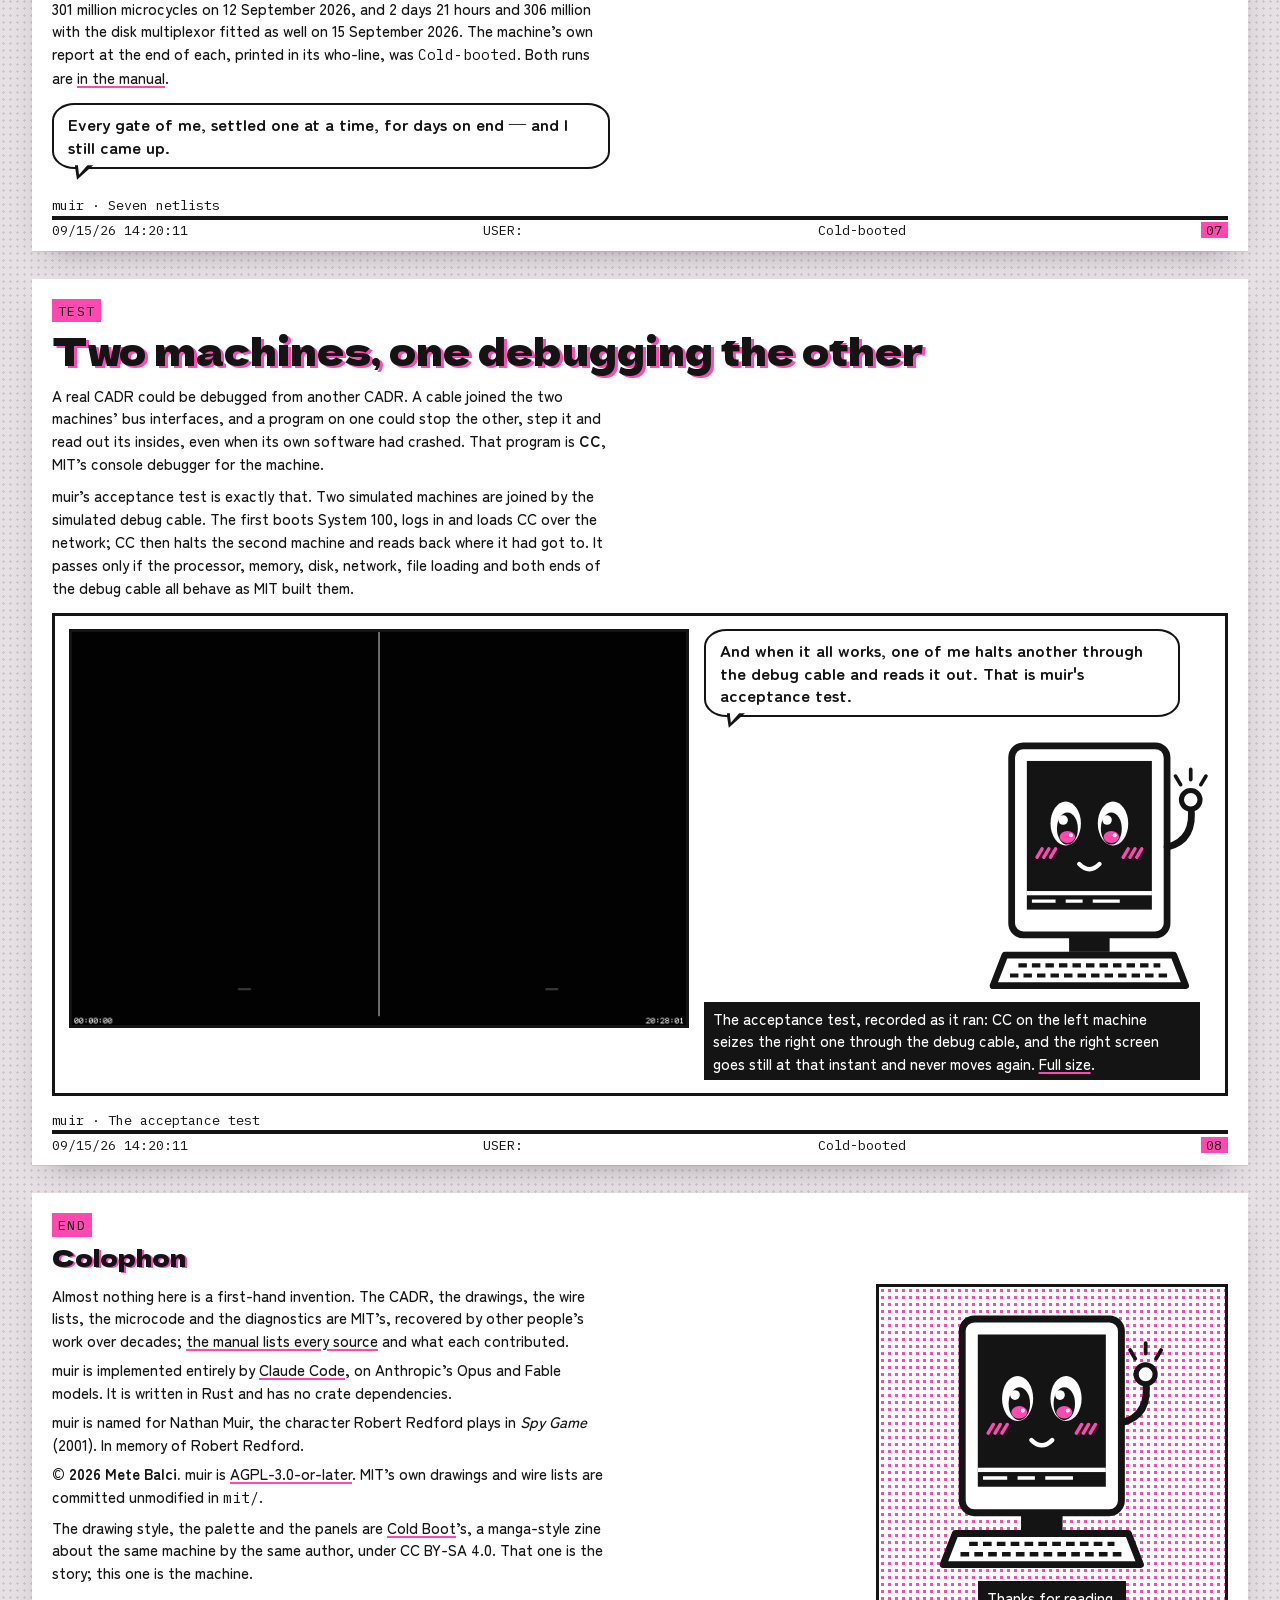
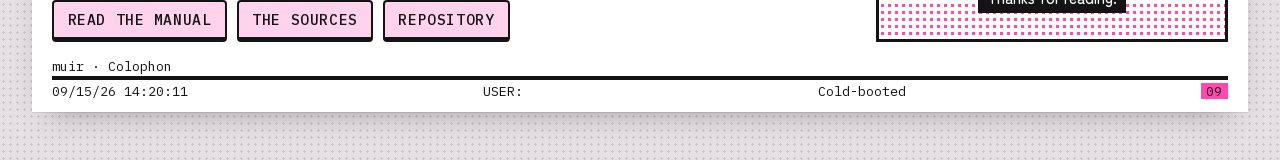
==== commit 76340739: "pages: QUUX, the CADR evolved; profile: per-address counts and stalls pages/quux.html says what QUUX" ====
--- a/pages/index.html
+++ b/pages/index.html
@@ -87,6 +87,7 @@
           <a class="key" href="#install">Install</a>
           <a class="key" href="https://github.com/metebalci/muir/blob/main/docs/manual.md">Manual</a>
           <a class="key" href="https://github.com/metebalci/muir">GitHub</a>
+          <a class="key" href="quux.html">QUUX</a>
         </div>
       </div>
       <span class="vertical" lang="ja" aria-hidden="true">ミュア</span>
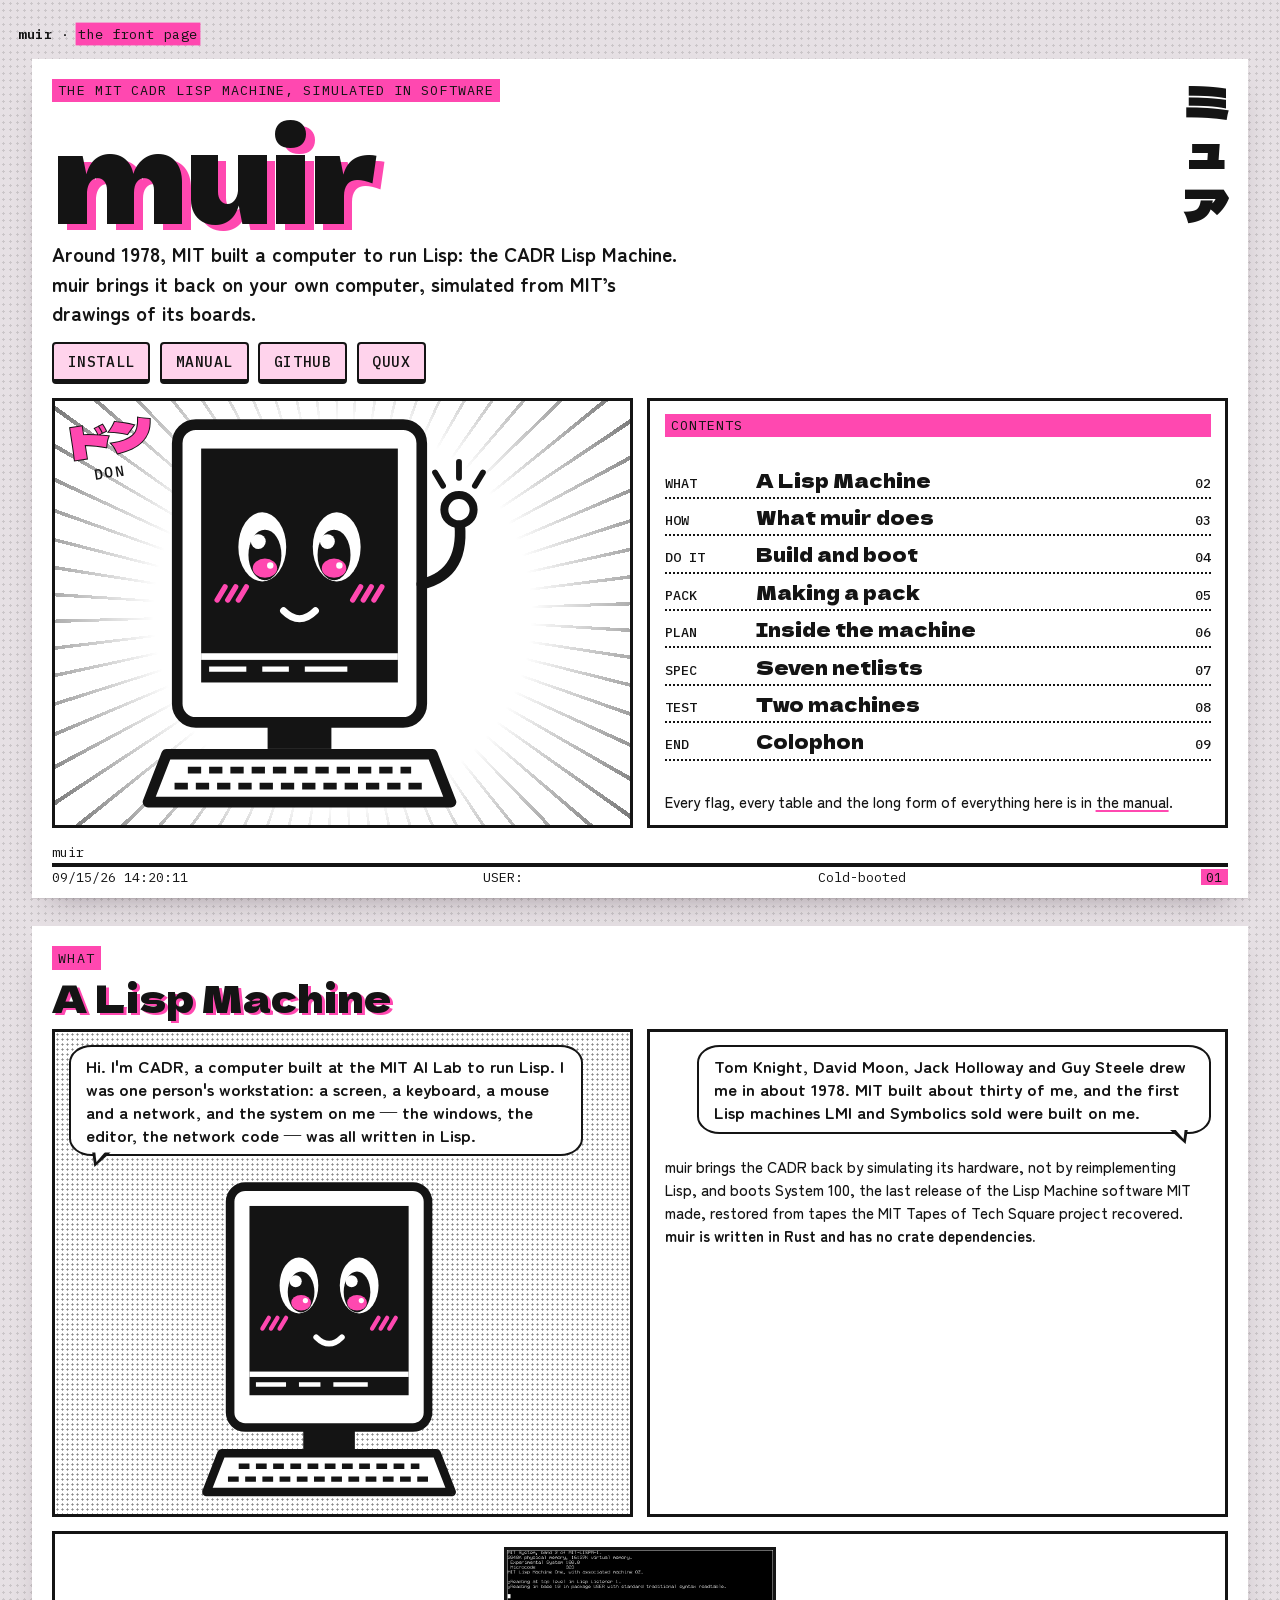
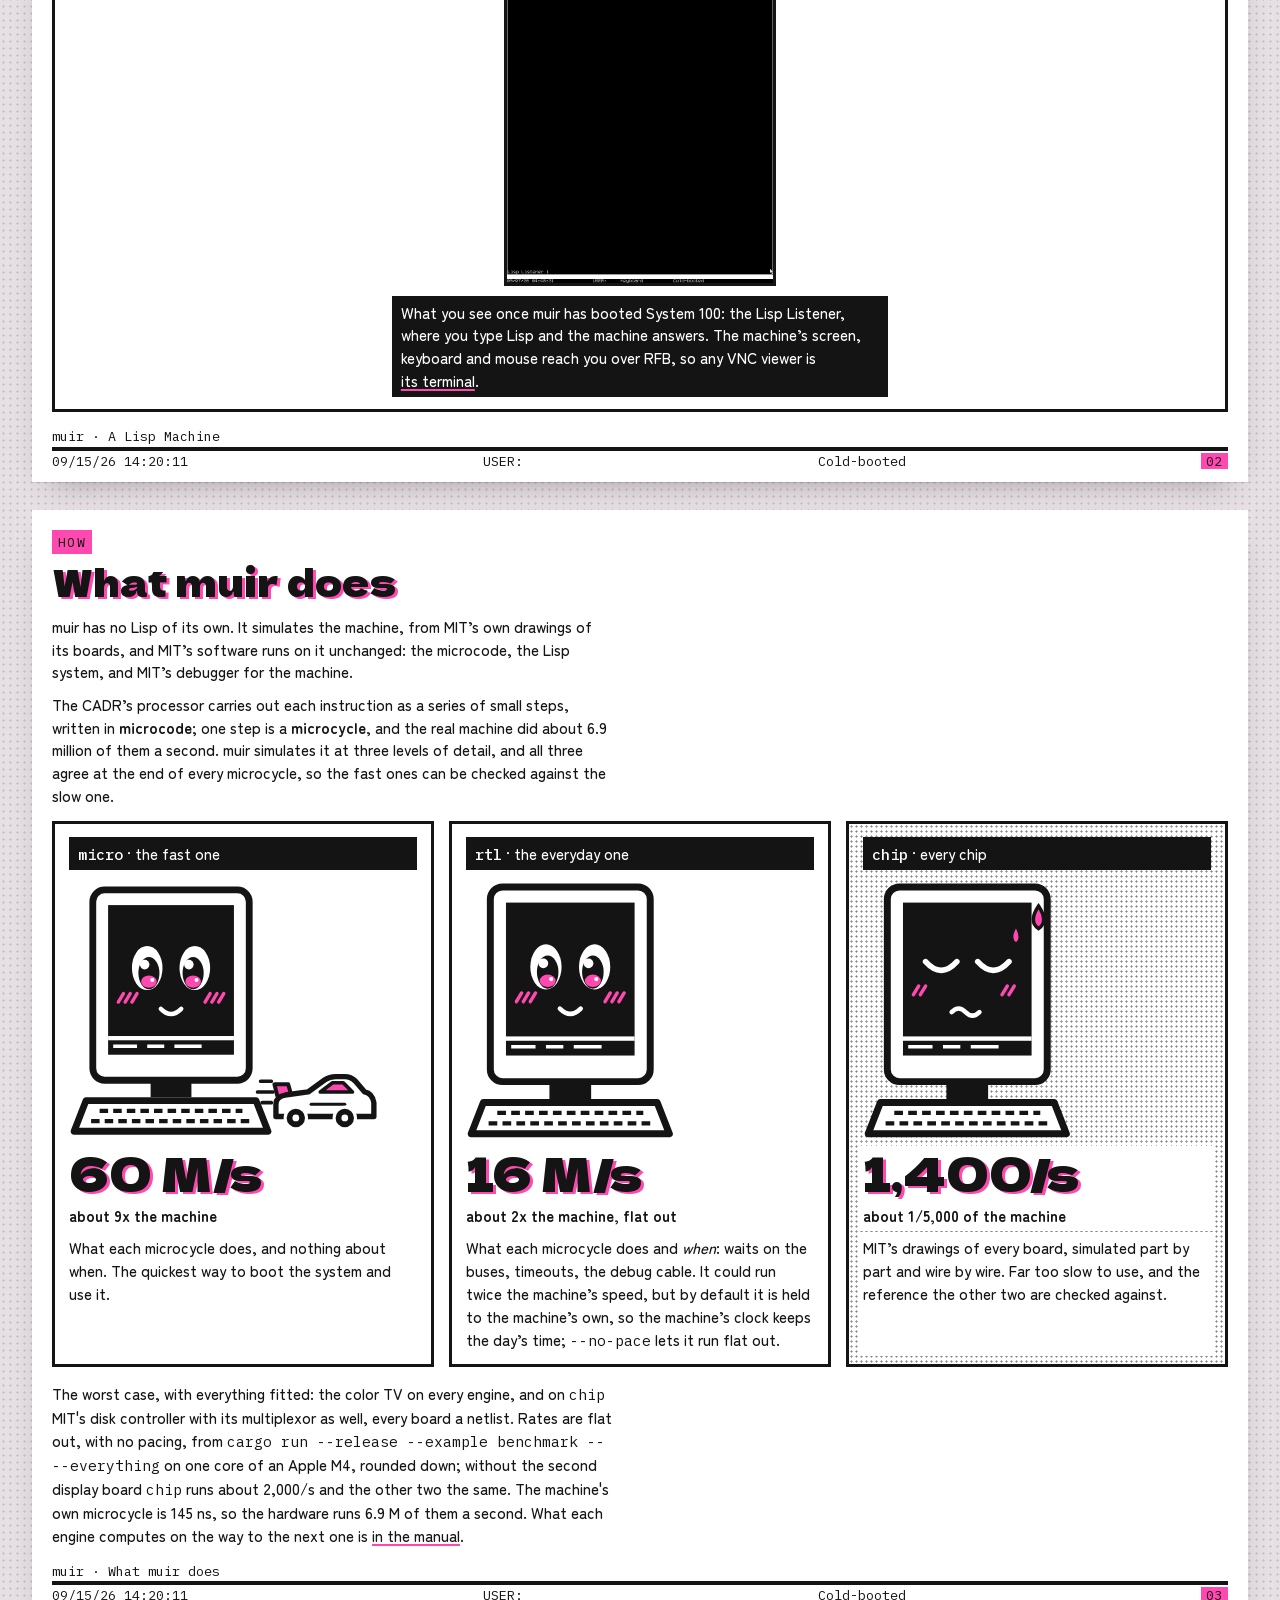
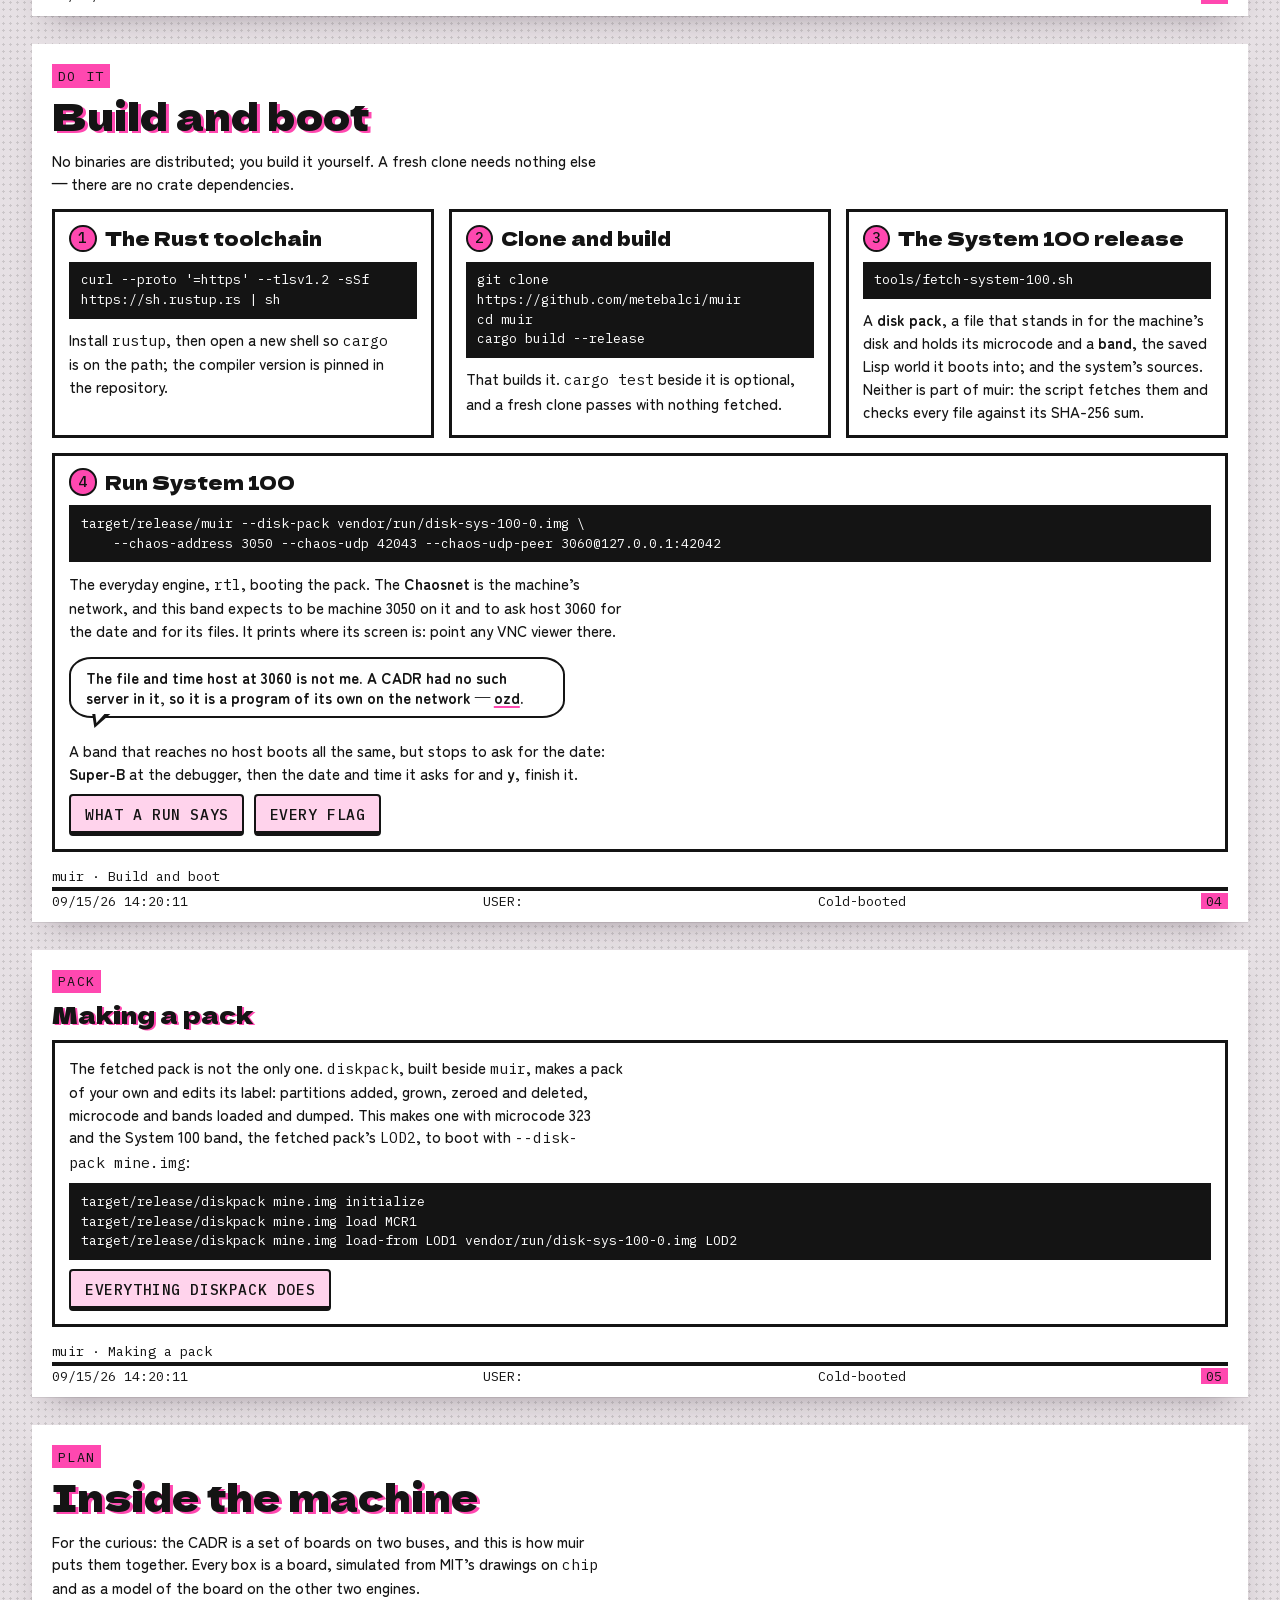
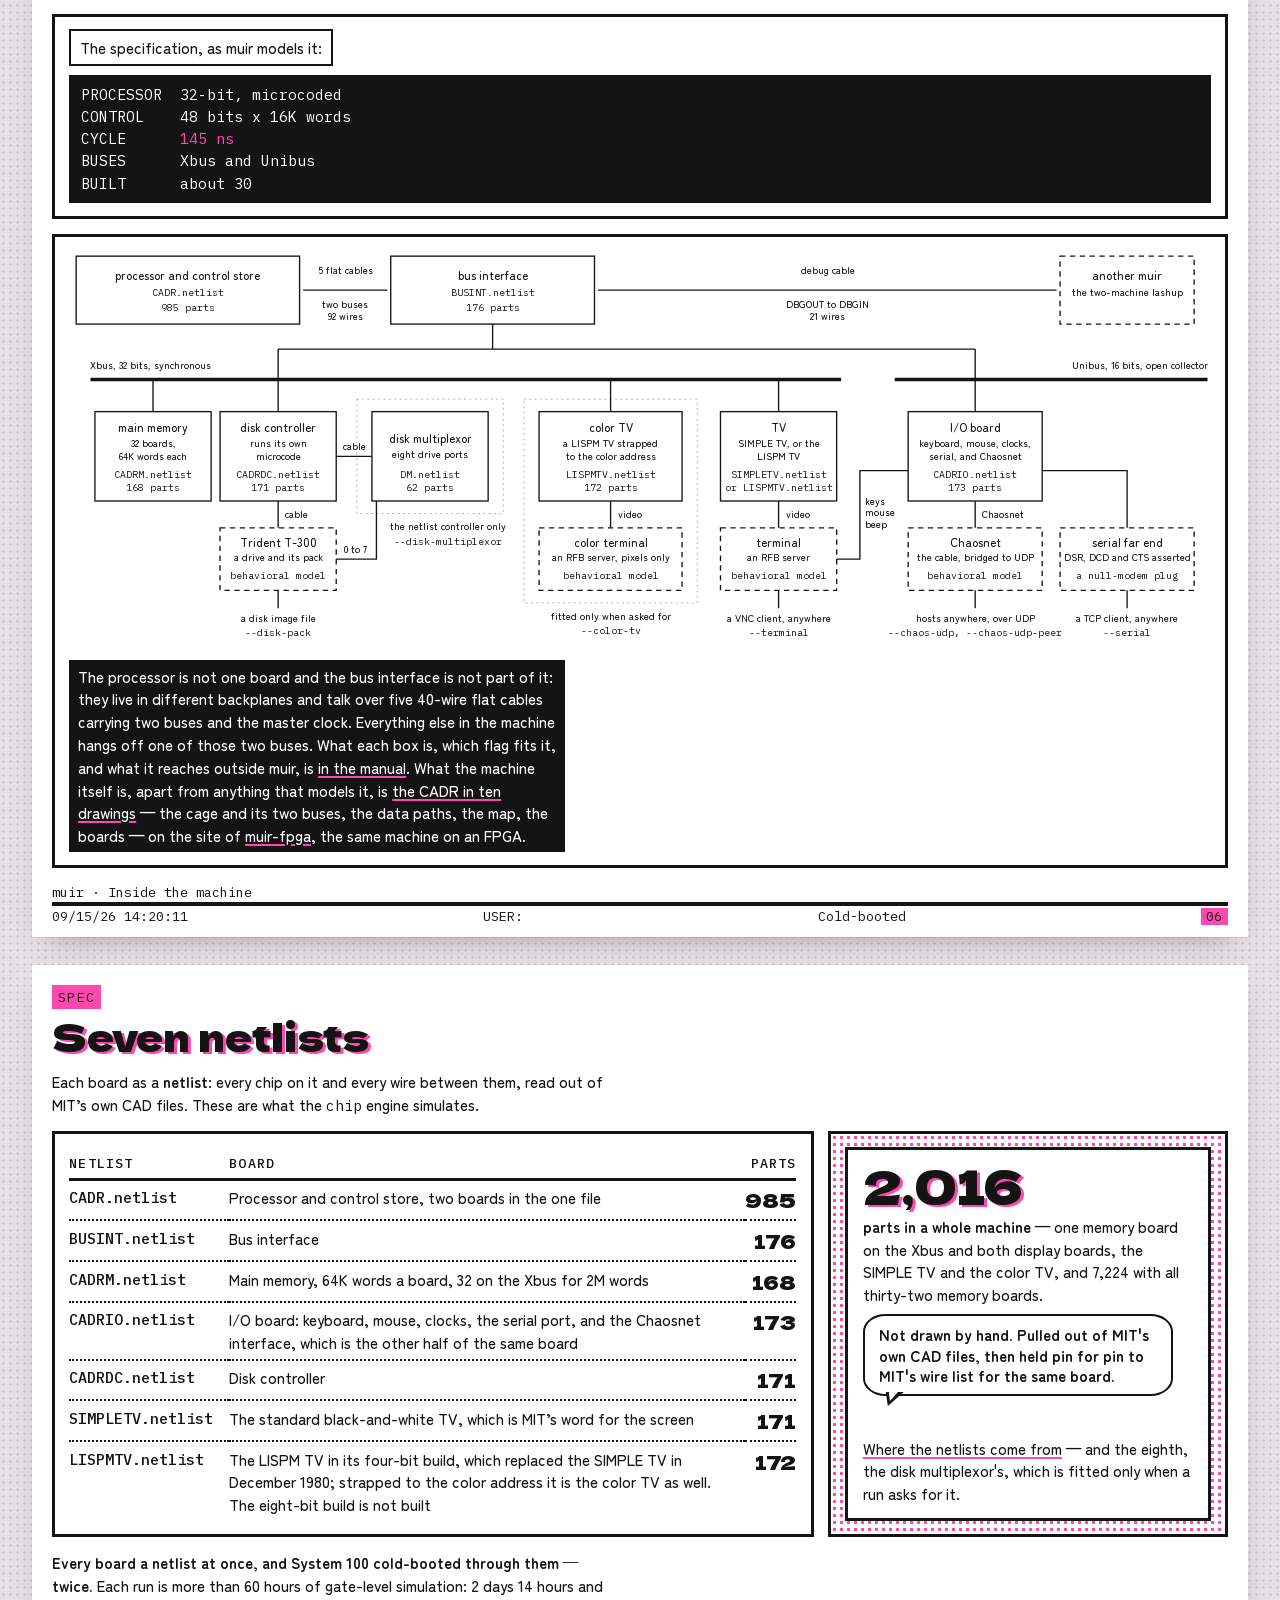
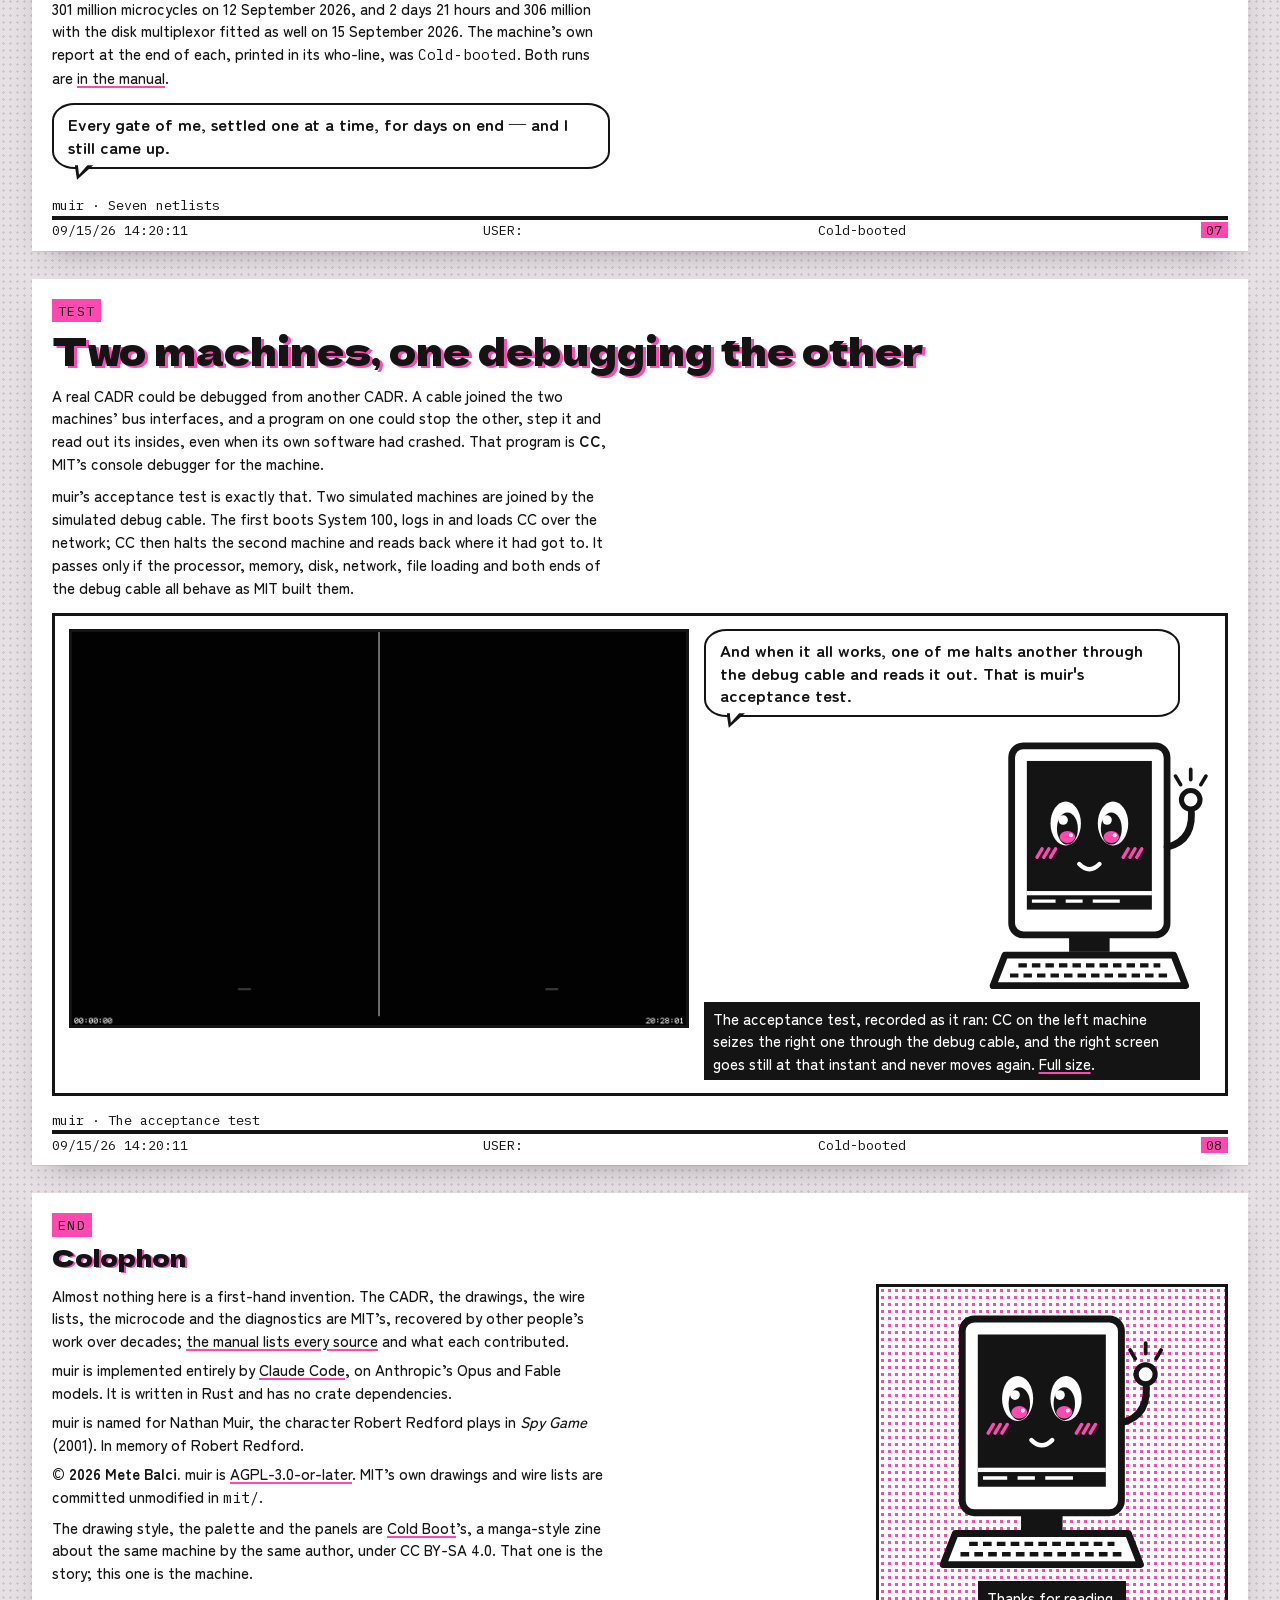
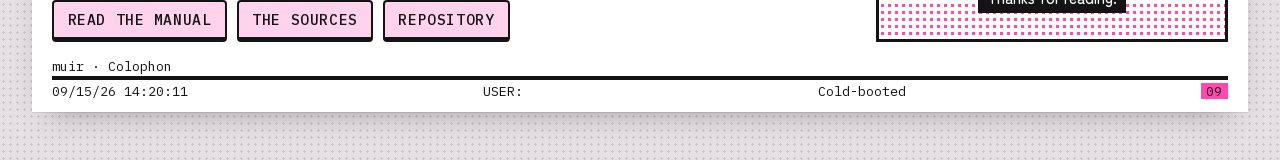
==== commit 8db67e4c: "profile: count macroinstruction fetches by cause; pages: a sports car for the micro engine Co-Author" ====
--- a/pages/index.html
+++ b/pages/index.html
@@ -47,19 +47,22 @@
 
     <!-- New for this page: the slow one. Weary lids, a wavy mouth and two
          sweat drops --- the chip engine at 1,400 microcycles a second. -->
-    <!-- New for this page: a rocket beside the engine with no timing model,
-         which is the quick one. Drawn in the same hand as the waving arm:
-         a capsule with a nose, a porthole, two fins and a flame, the fins
-         and the flame in the spot color, climbing up and away from the
-         monitor, off to space. -->
-    <g id="rocket">
-      <g transform="translate(28 -12) rotate(24 128 84)">
-        <path d="M118 100q0-40 10-52q10 12 10 52z" fill="#fff" stroke="#141414" stroke-width="3.5" stroke-linejoin="round"/>
-        <path d="M118 88l-9 14h9zM138 88l9 14h-9z" fill="#ff48b0" stroke="#141414" stroke-width="3" stroke-linejoin="round"/>
-        <circle cx="128" cy="72" r="5" fill="#141414" stroke="#fff" stroke-width="2"/>
-        <path d="M121 102q7 4 14 0q-2 12-7 18q-5-6-7-18z" fill="#ff48b0" stroke="#141414" stroke-width="3" stroke-linejoin="round"/>
-        <path d="M122 124l-3 11M134 124l3 11" fill="none" stroke="#141414" stroke-width="2.2" stroke-linecap="round"/>
-      </g>
+    <!-- New for this page: a sports car beside the engine with no timing
+         model, which is the quick one. Drawn in the same hand as the waving
+         arm: a low body, a spoiler and a windscreen in the spot color, and
+         speed lines behind it. -->
+    <g id="car">
+     <g transform="translate(11 14) scale(0.9)">
+      <path d="M113 114h7M111 121h10M114 128h6" stroke="#141414" stroke-width="2.4" stroke-linecap="round"/>
+      <path d="M124 124l-2-8h9l2 7" fill="#ff48b0" stroke="#141414" stroke-width="2.6" stroke-linejoin="round"/>
+      <path d="M123 137v-8q0-5 6-6l15-2l11-8q3-2 7-2h6q4 0 7 3l6 7q5 1 6 7v9z" fill="#fff" stroke="#141414" stroke-width="3.5" stroke-linejoin="round"/>
+      <path d="M152 121l8-6h7l6 6z" fill="#ff48b0" stroke="#141414" stroke-width="2.4" stroke-linejoin="round"/>
+      <path d="M146 129h22" stroke="#141414" stroke-width="2" stroke-linecap="round"/>
+      <circle cx="136" cy="138" r="7" fill="#141414" stroke="#fff" stroke-width="2"/>
+      <circle cx="168" cy="138" r="7" fill="#141414" stroke="#fff" stroke-width="2"/>
+      <circle cx="136" cy="138" r="2.2" fill="#fff"/>
+      <circle cx="168" cy="138" r="2.2" fill="#fff"/>
+     </g>
     </g>
 
     <g id="face-tired">
@@ -167,8 +170,8 @@
     <div class="panels three engines">
       <div class="panel">
         <p class="cap"><span class="mono">micro</span> &middot; the fast one</p>
-        <svg class="chara" viewBox="0 0 184 150" style="width:90%; align-self:center;" role="img" aria-label="CADR, with a rocket taking off beside it">
-          <use href="#cadr-body"/><use href="#face-happy"/><use href="#rocket"/>
+        <svg class="chara" viewBox="0 0 184 150" style="width:90%; align-self:center;" role="img" aria-label="CADR, with a sports car speeding off beside it">
+          <use href="#cadr-body"/><use href="#face-happy"/><use href="#car"/>
         </svg>
         <p class="big-number">60 M/s</p>
         <p class="small"><b>about 9x the machine</b></p>
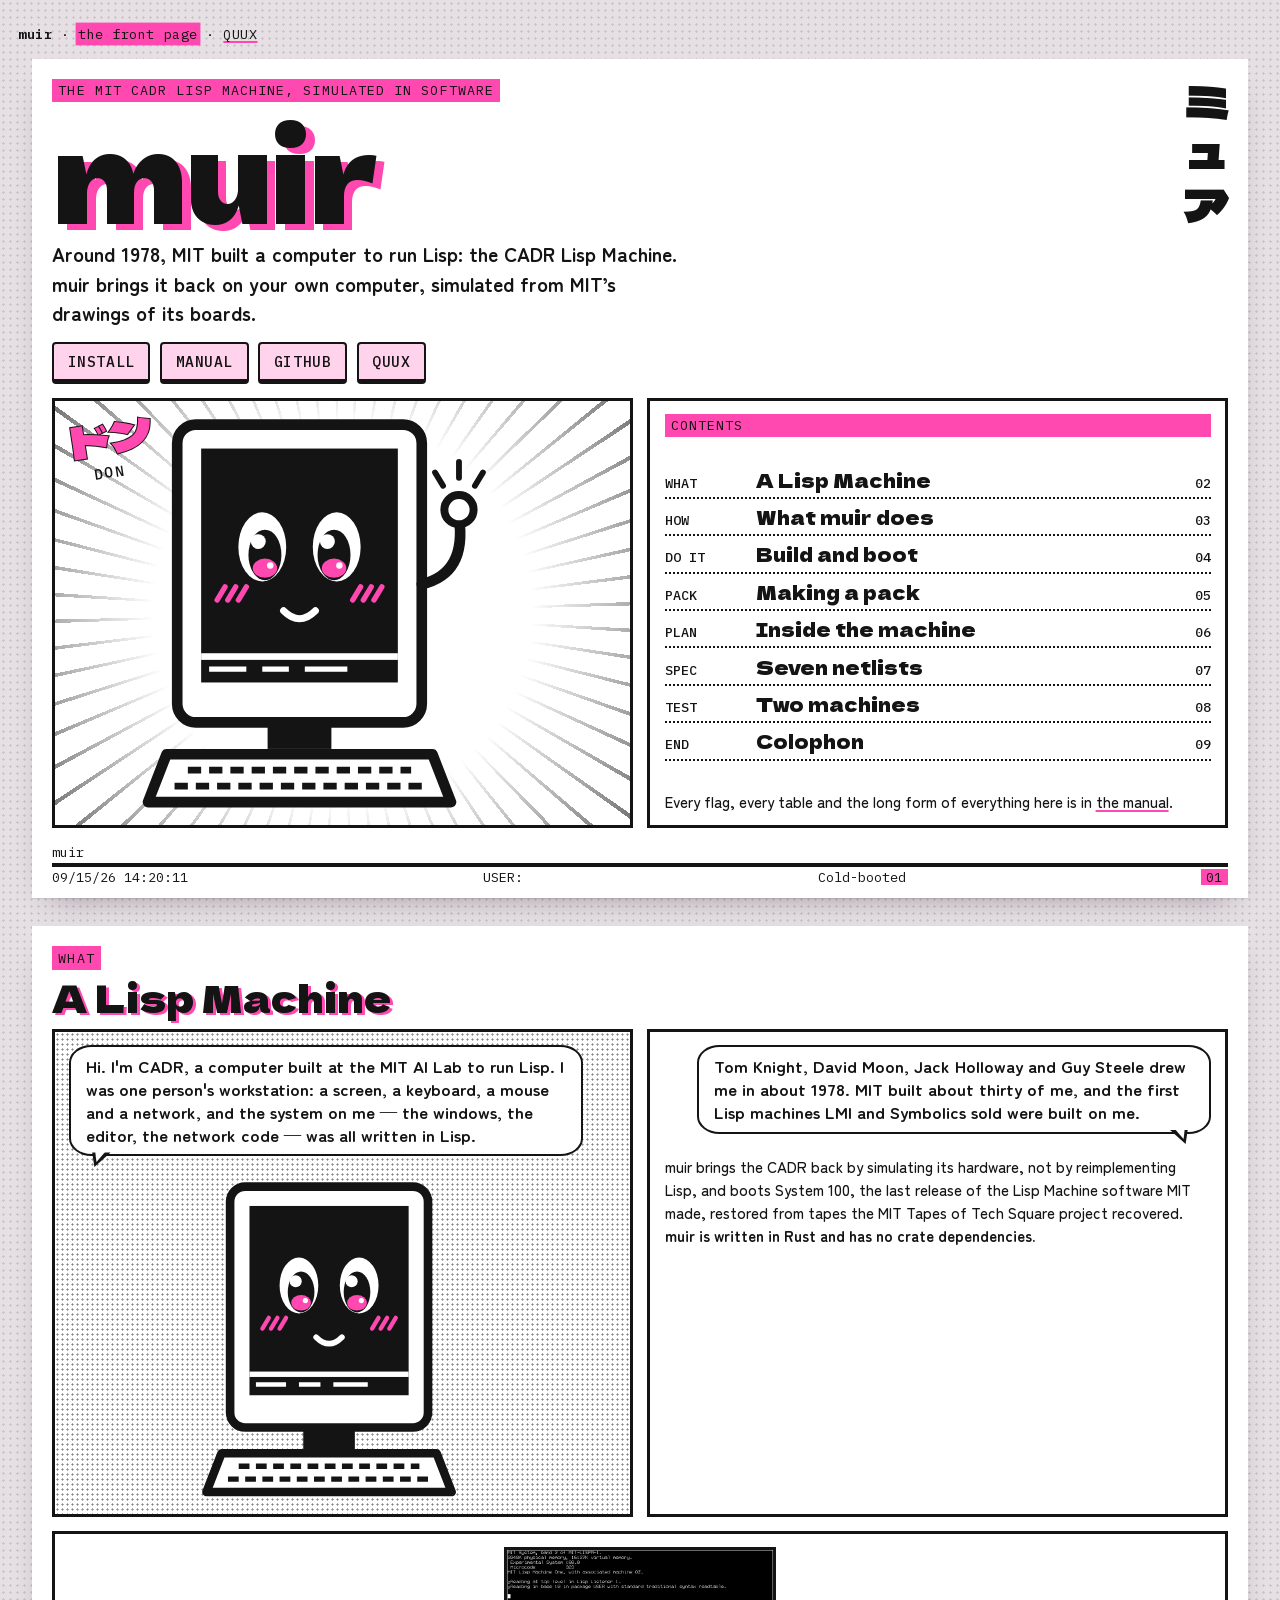
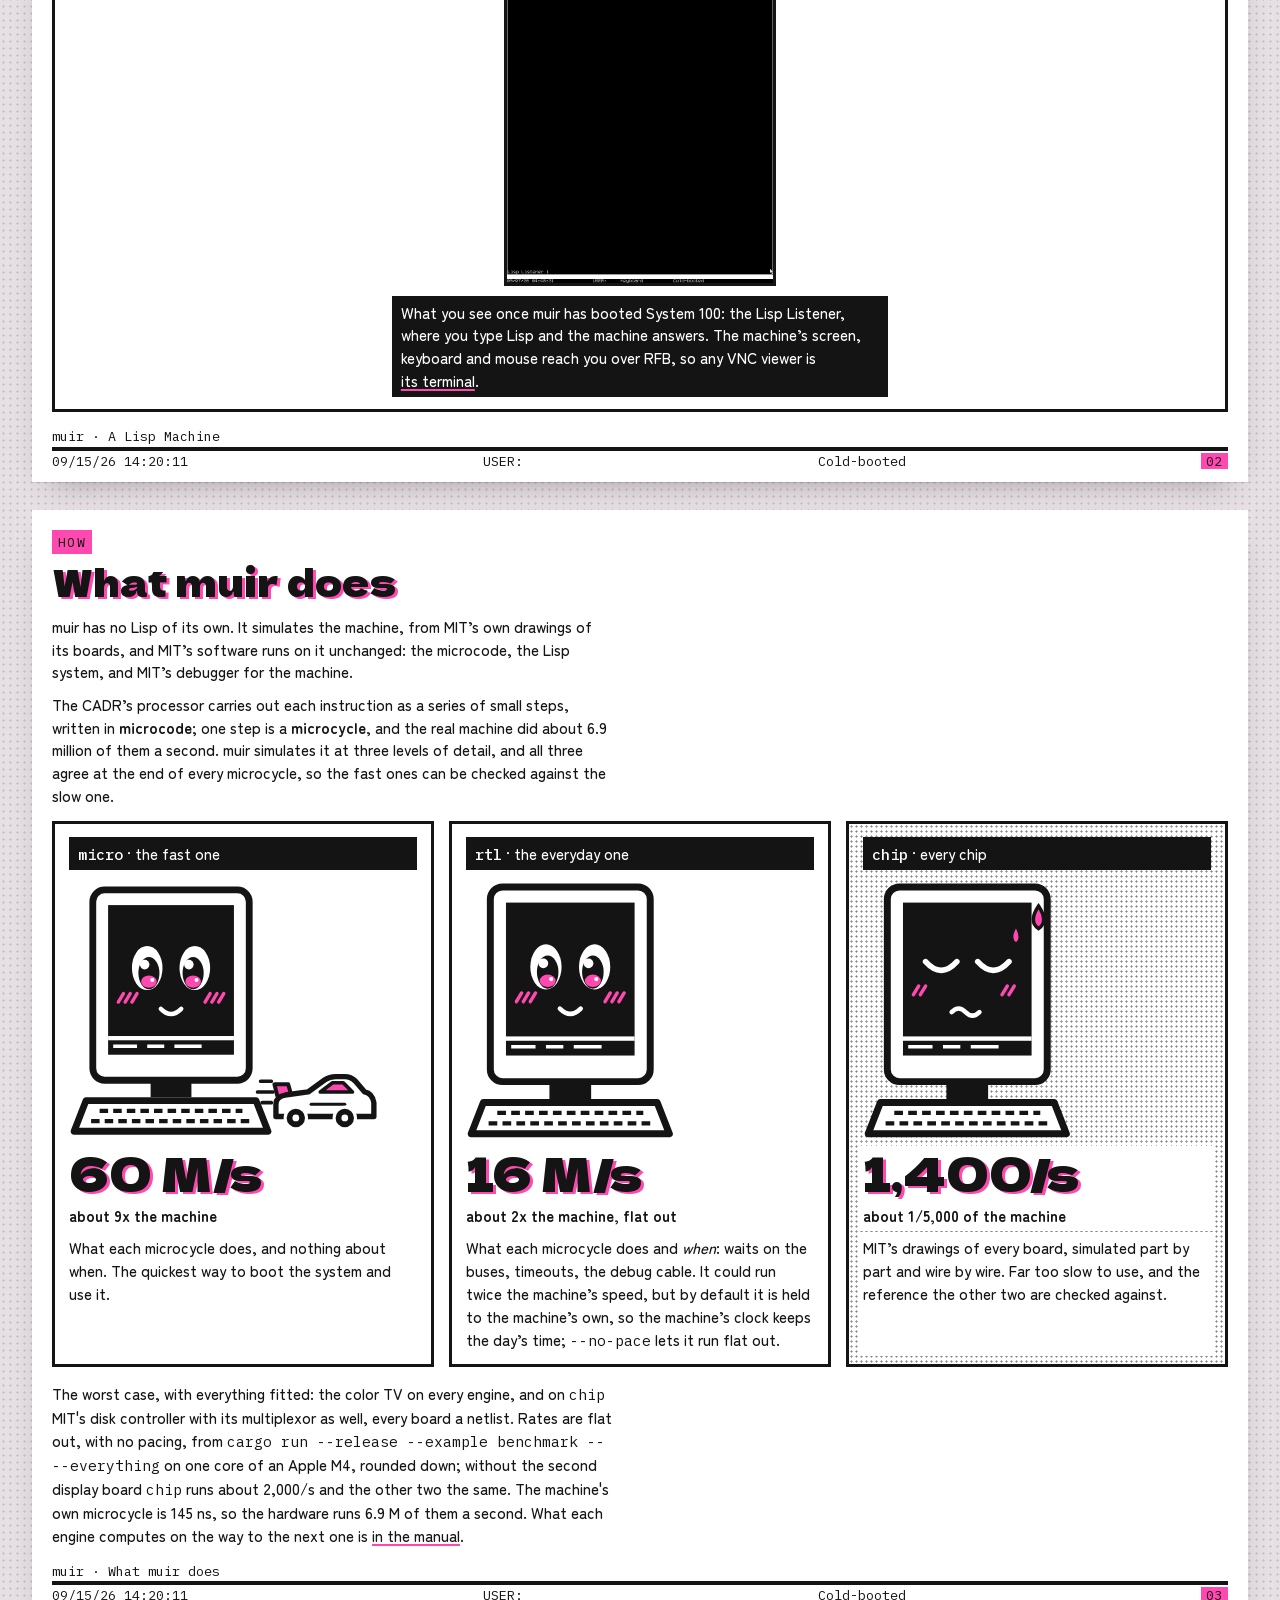
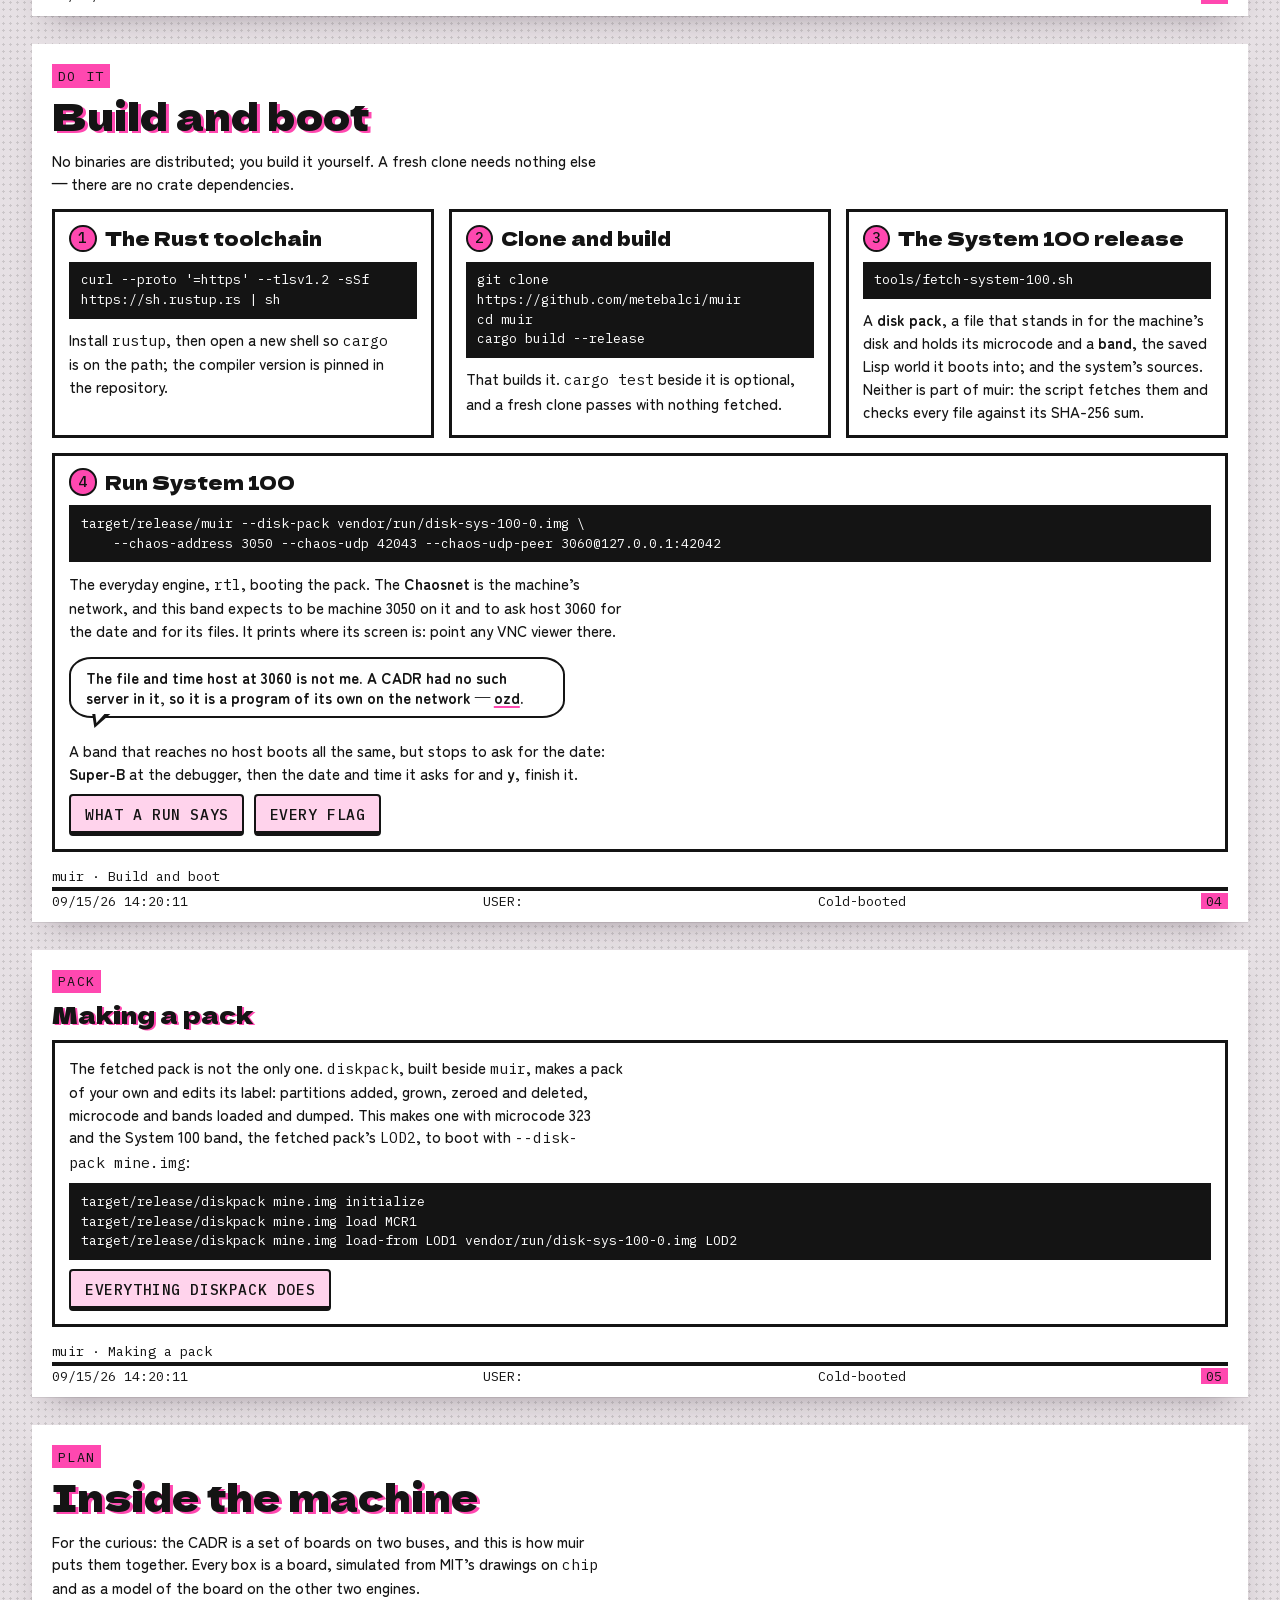
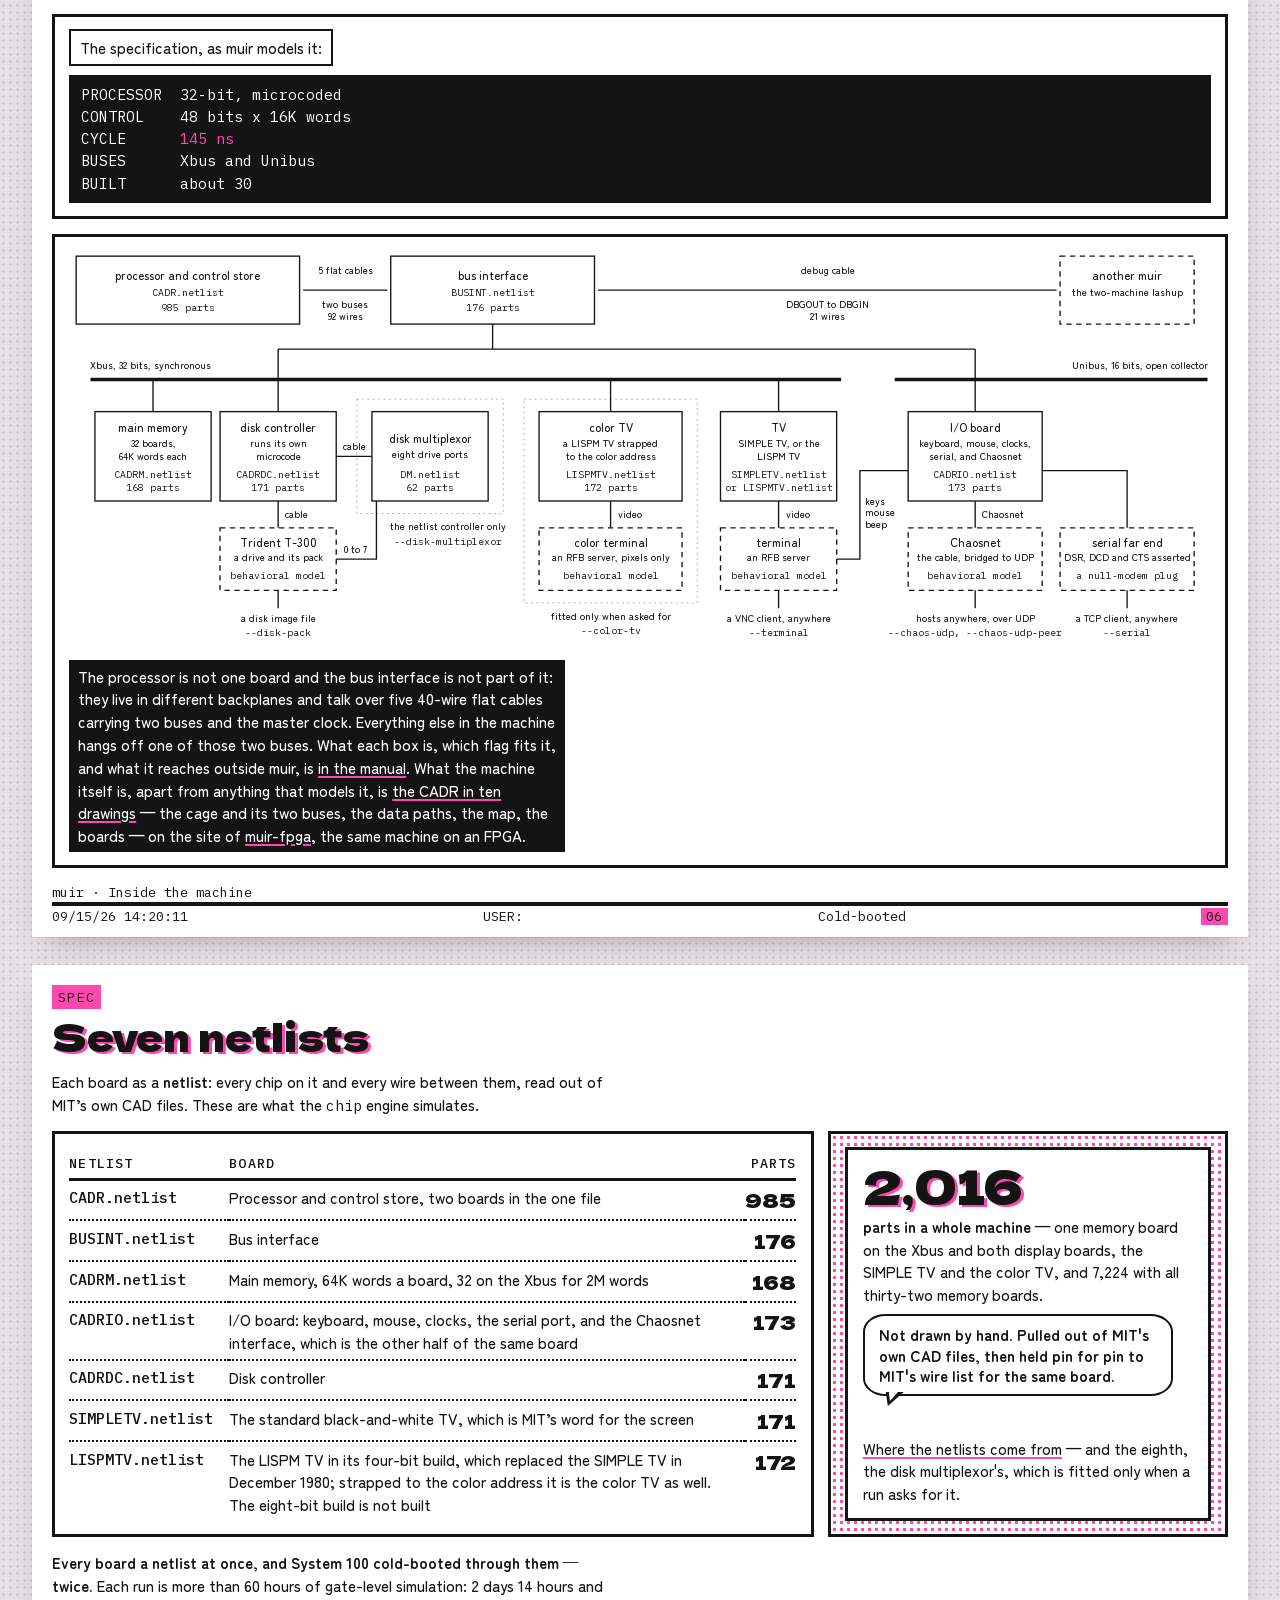
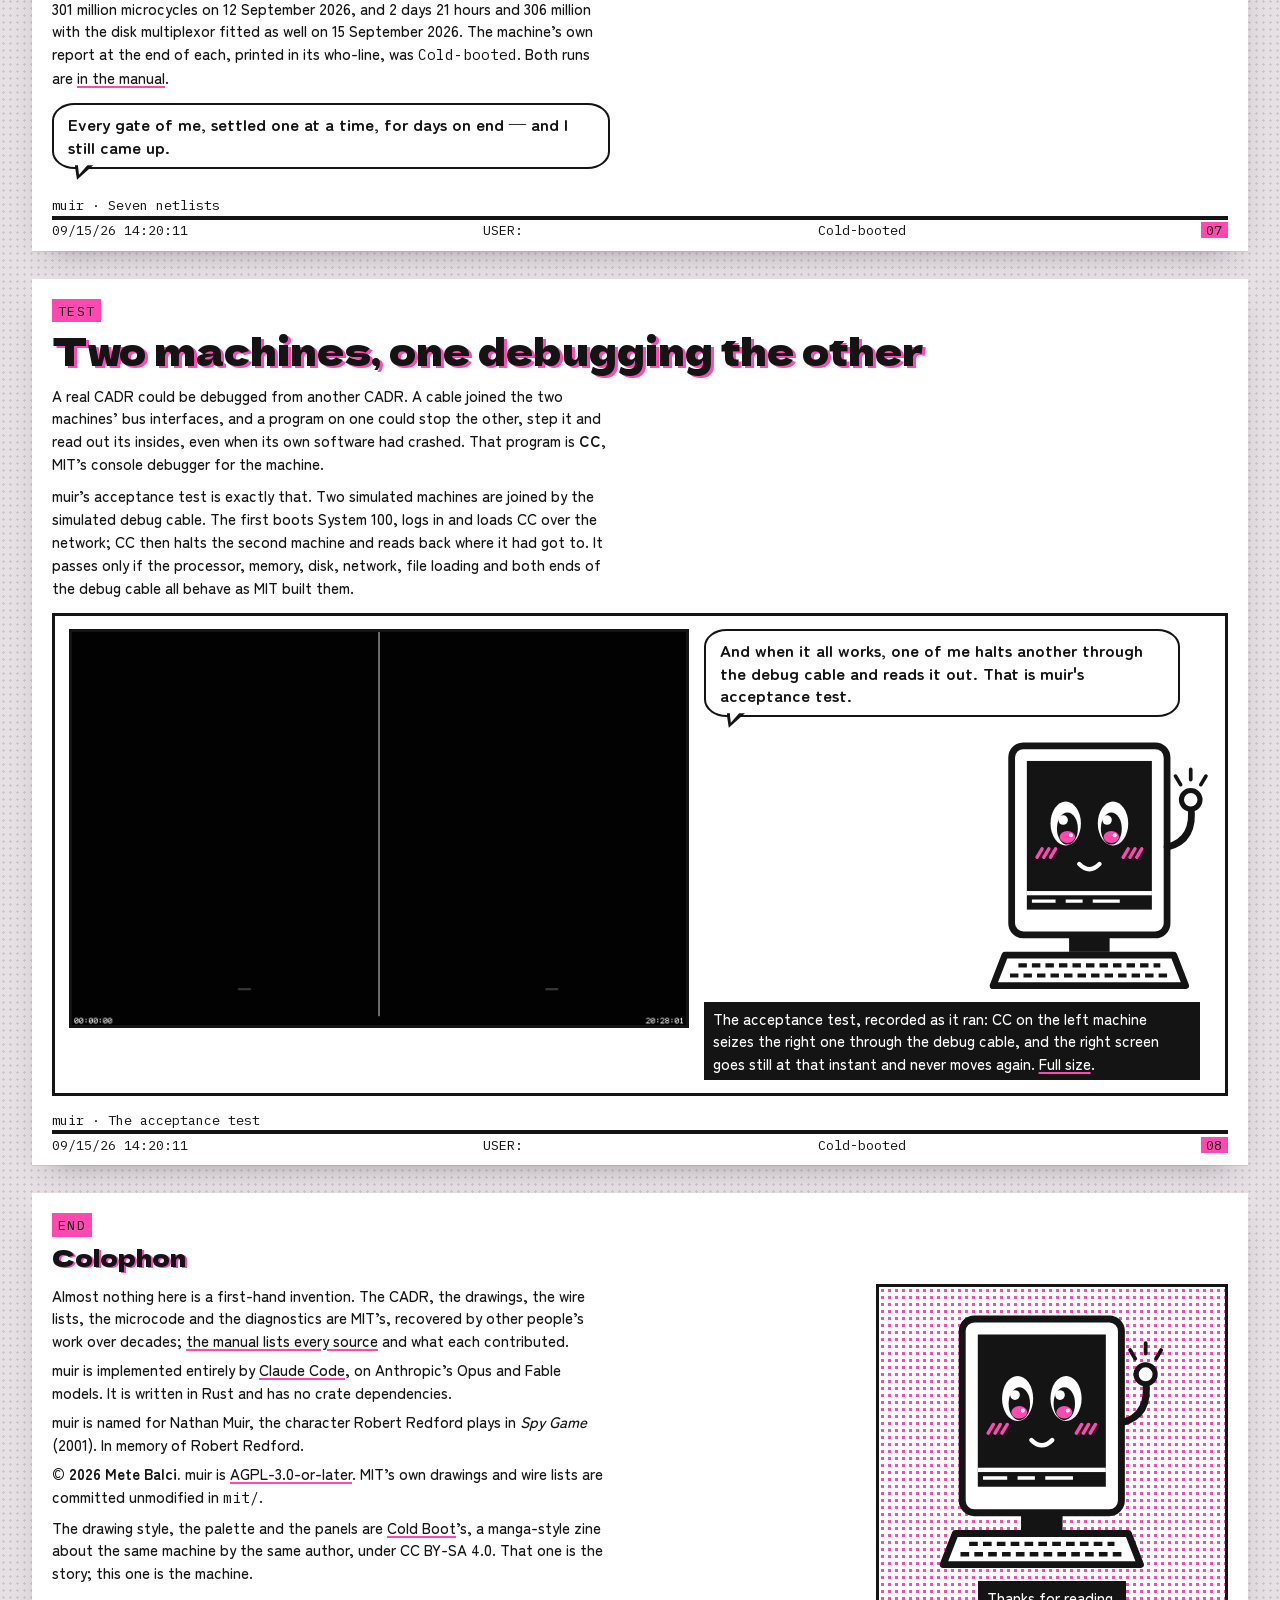
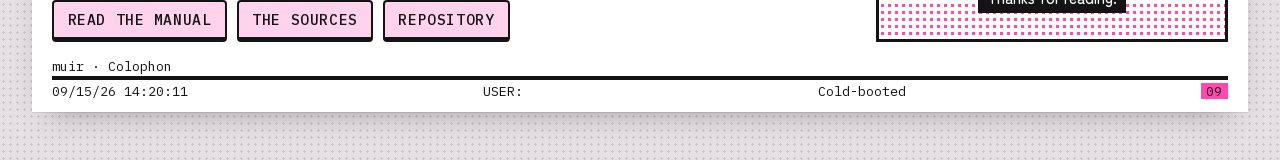
==== commit 362c60cc: "profile: macroinstructions by opcode and microcycles (MUIR_OPS); pages: QUUX under development, and " ====
--- a/pages/index.html
+++ b/pages/index.html
@@ -76,7 +76,7 @@
   </defs>
 </svg>
 
-<p class="desk-note"><b>muir</b> &middot; <span aria-current="page">the front page</span></p>
+<p class="desk-note"><b>muir</b> &middot; <span aria-current="page">the front page</span> &middot; <a href="quux.html">QUUX</a></p>
 
 <div class="page">
 
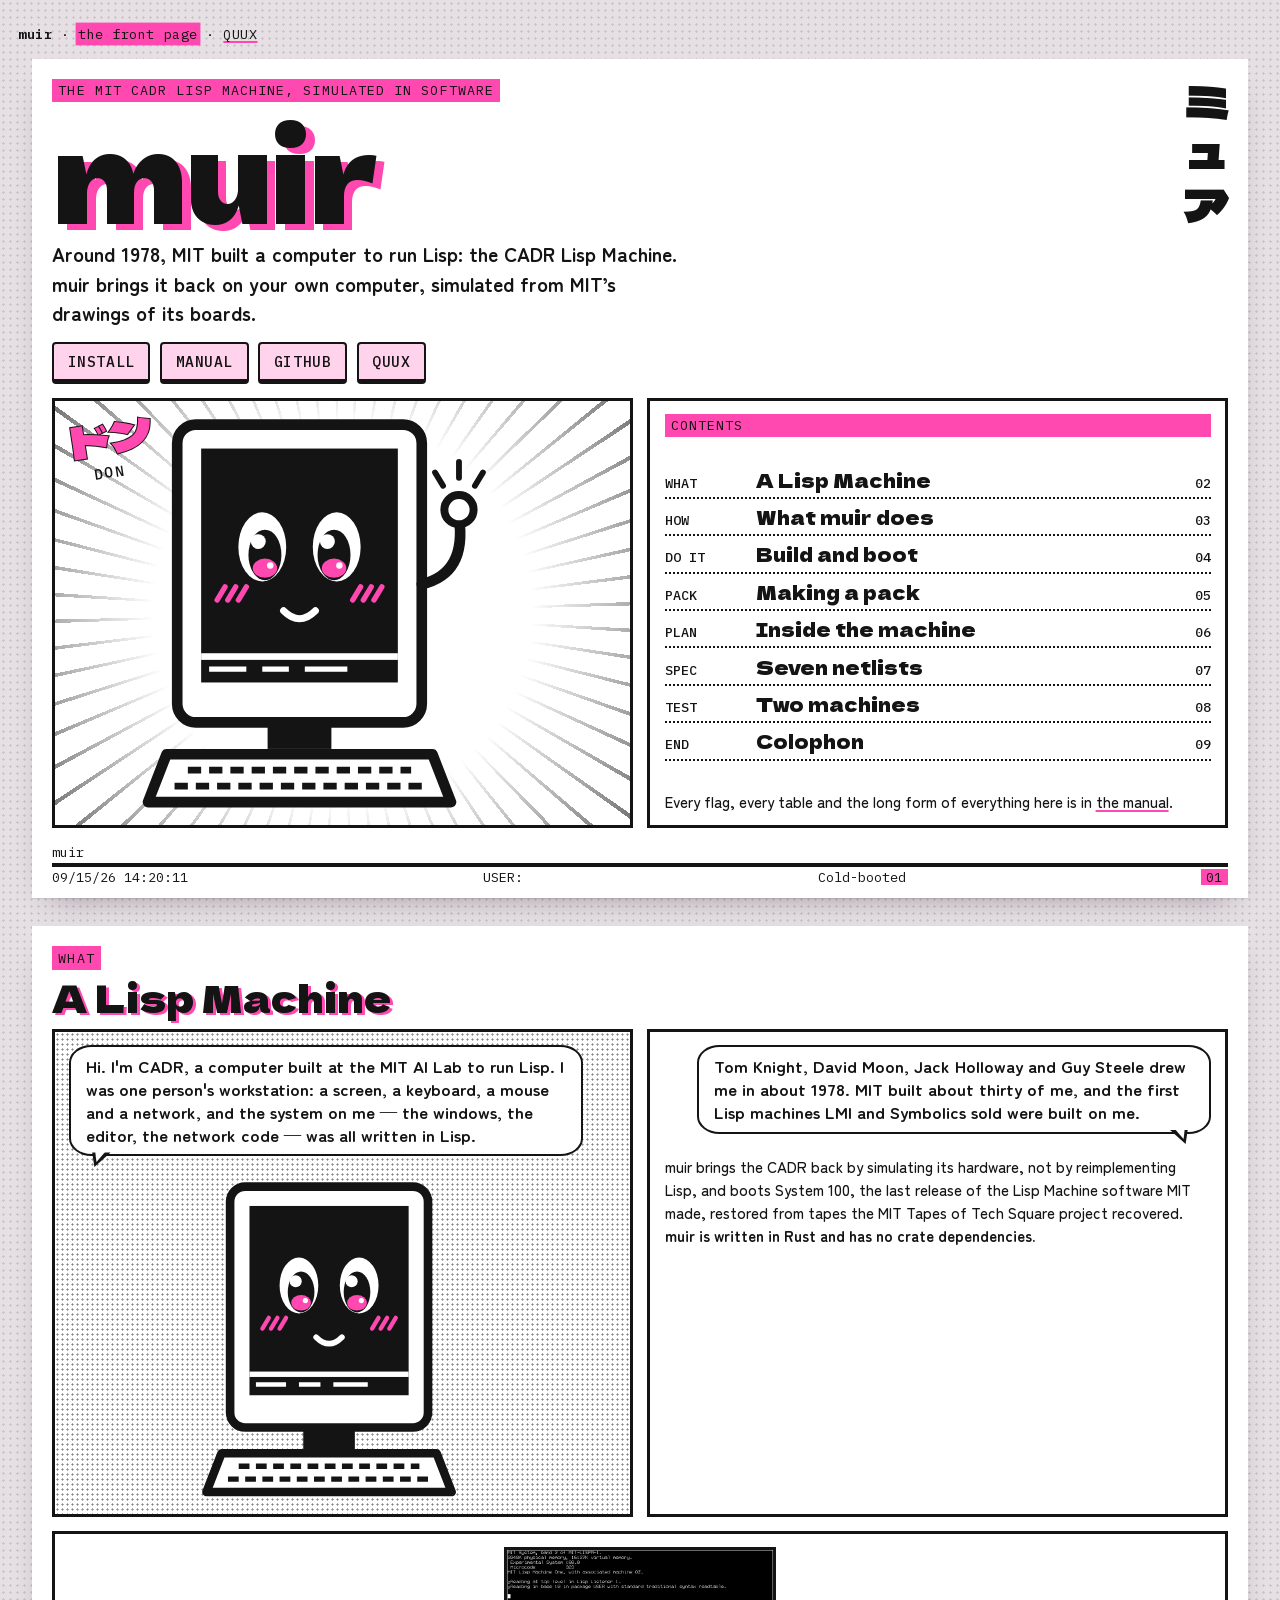
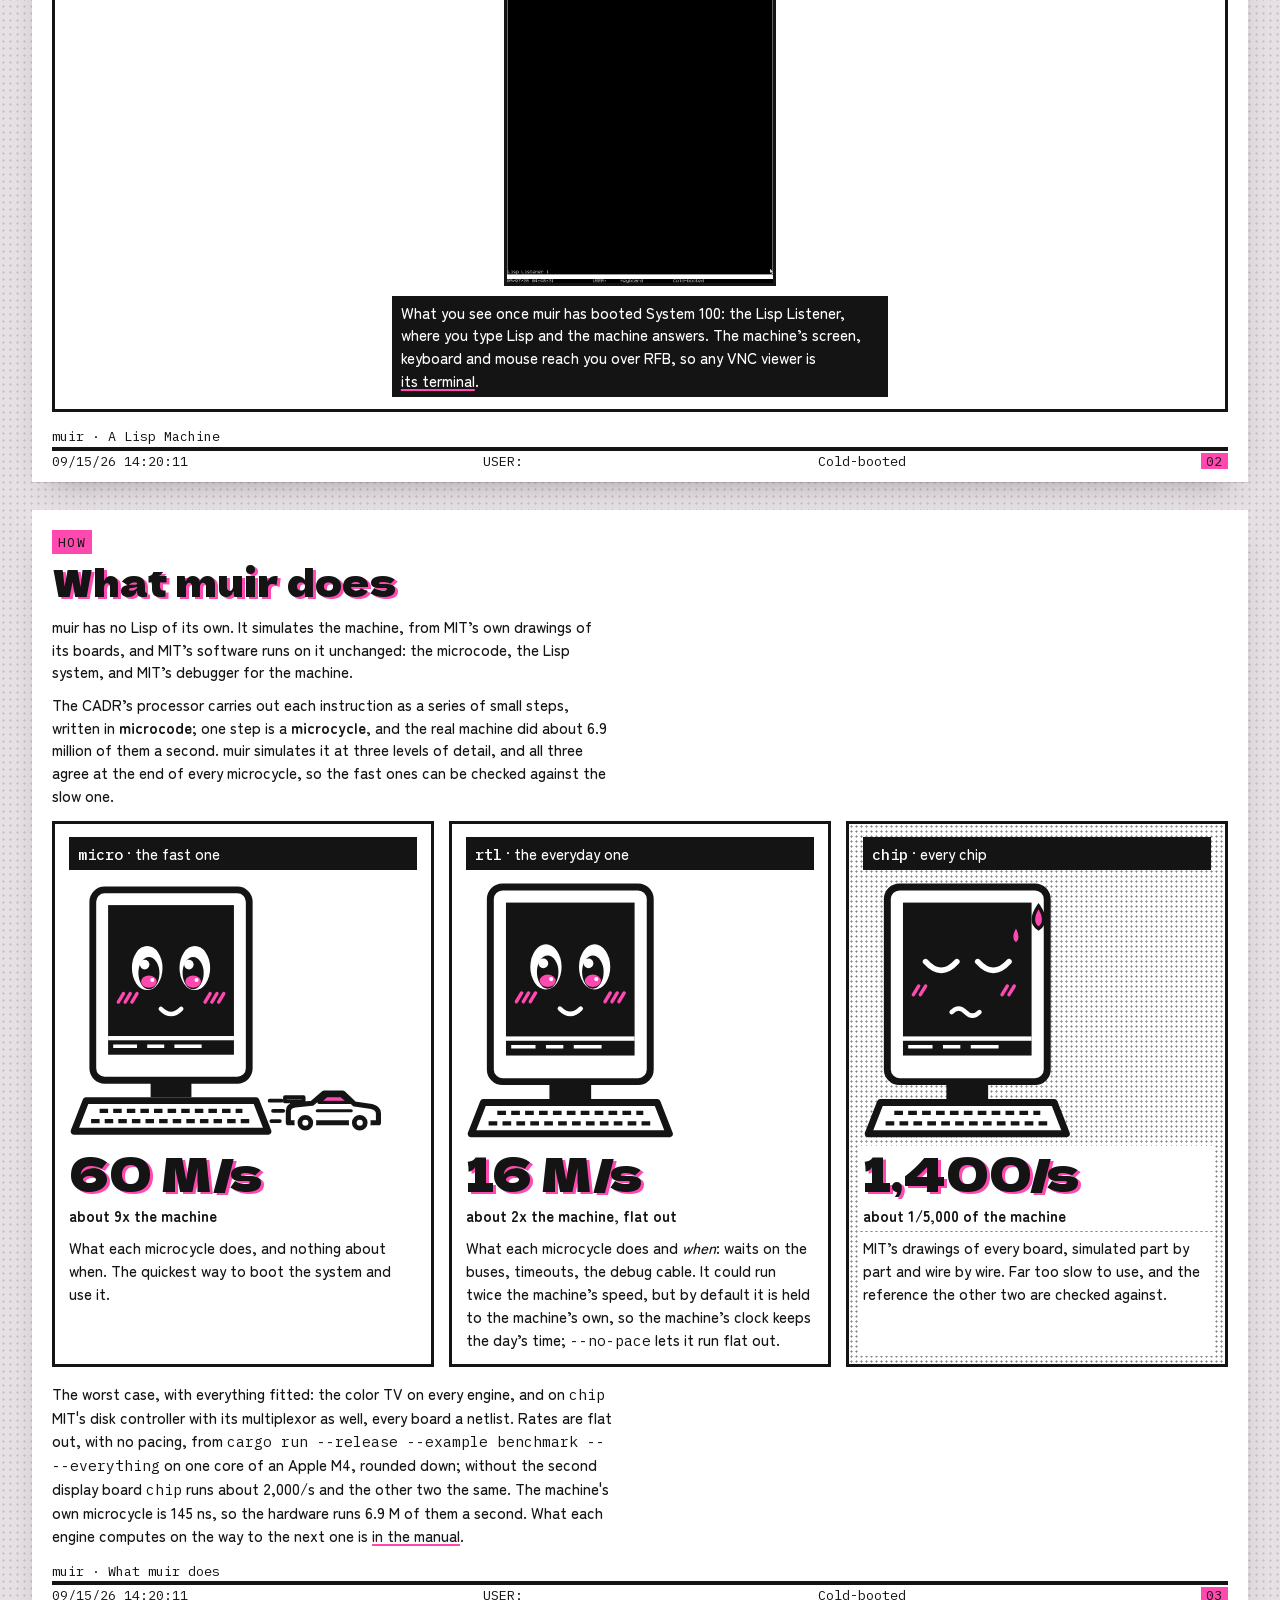
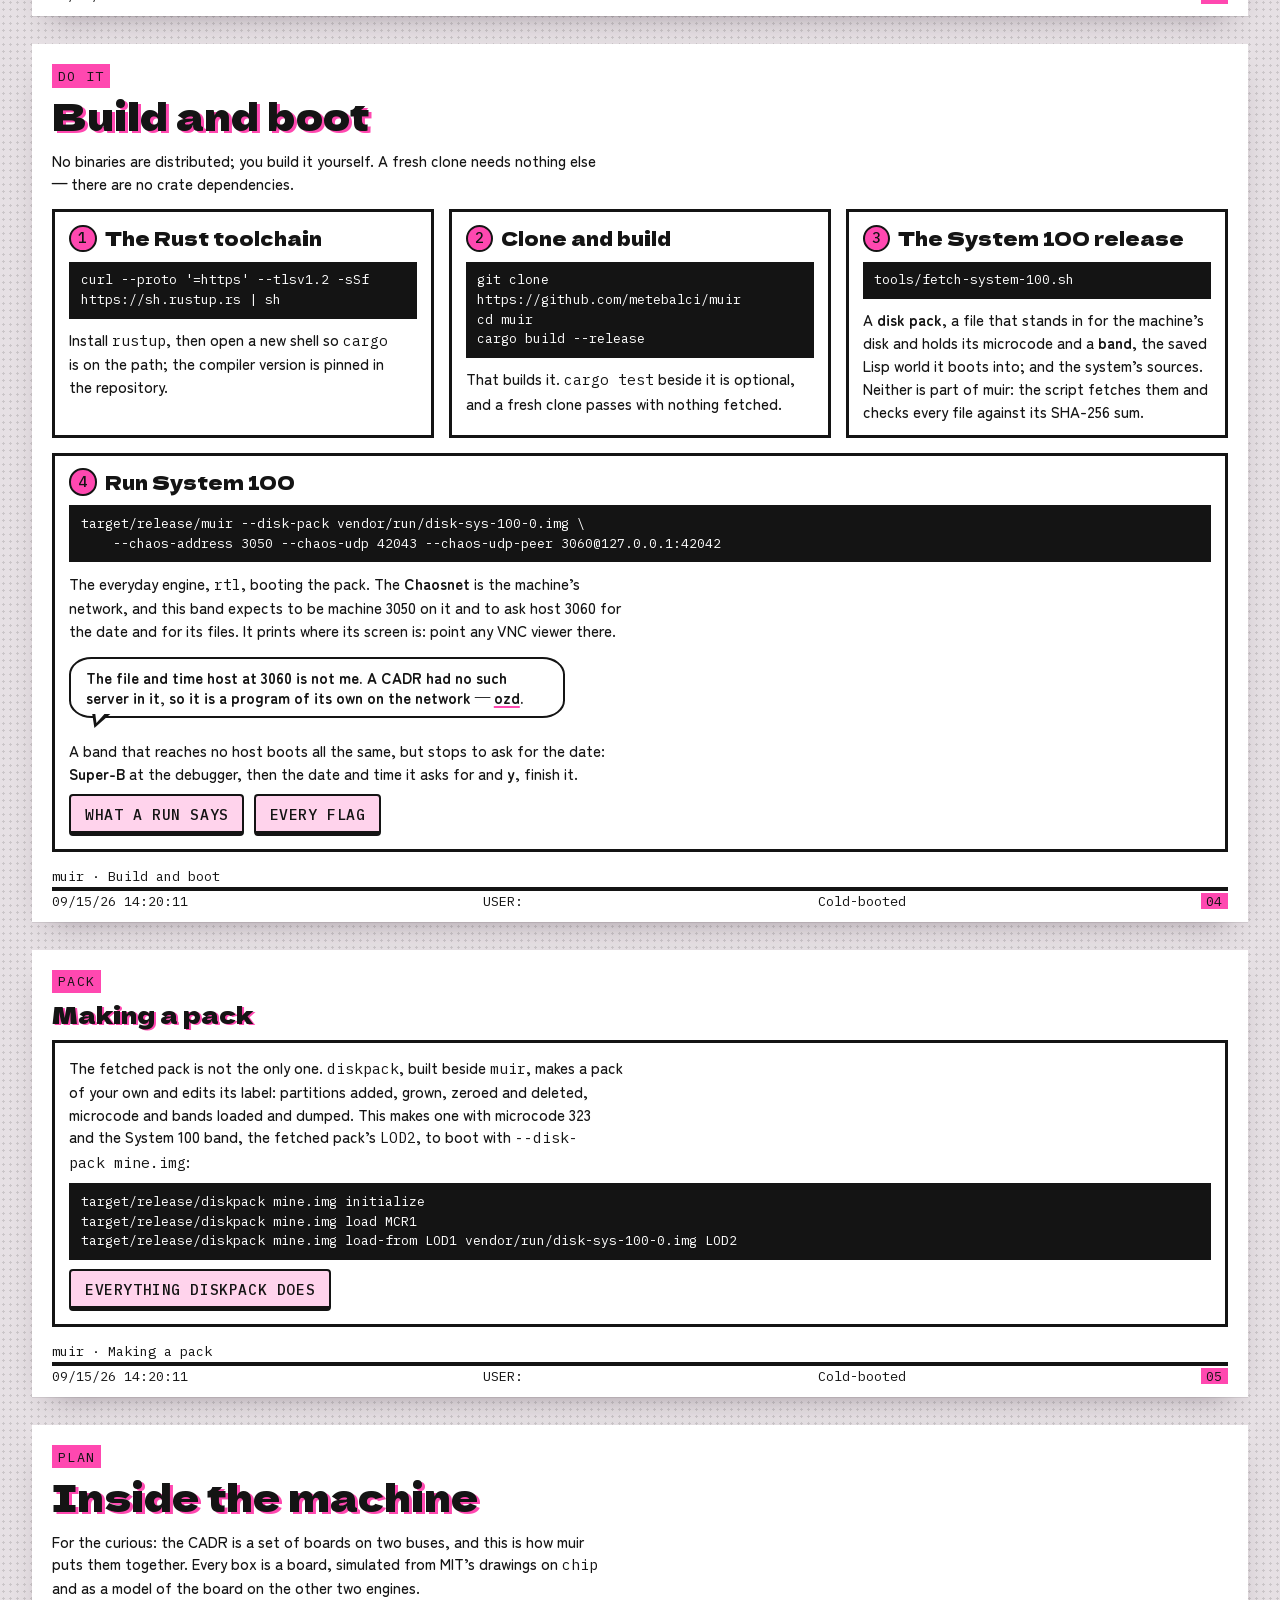
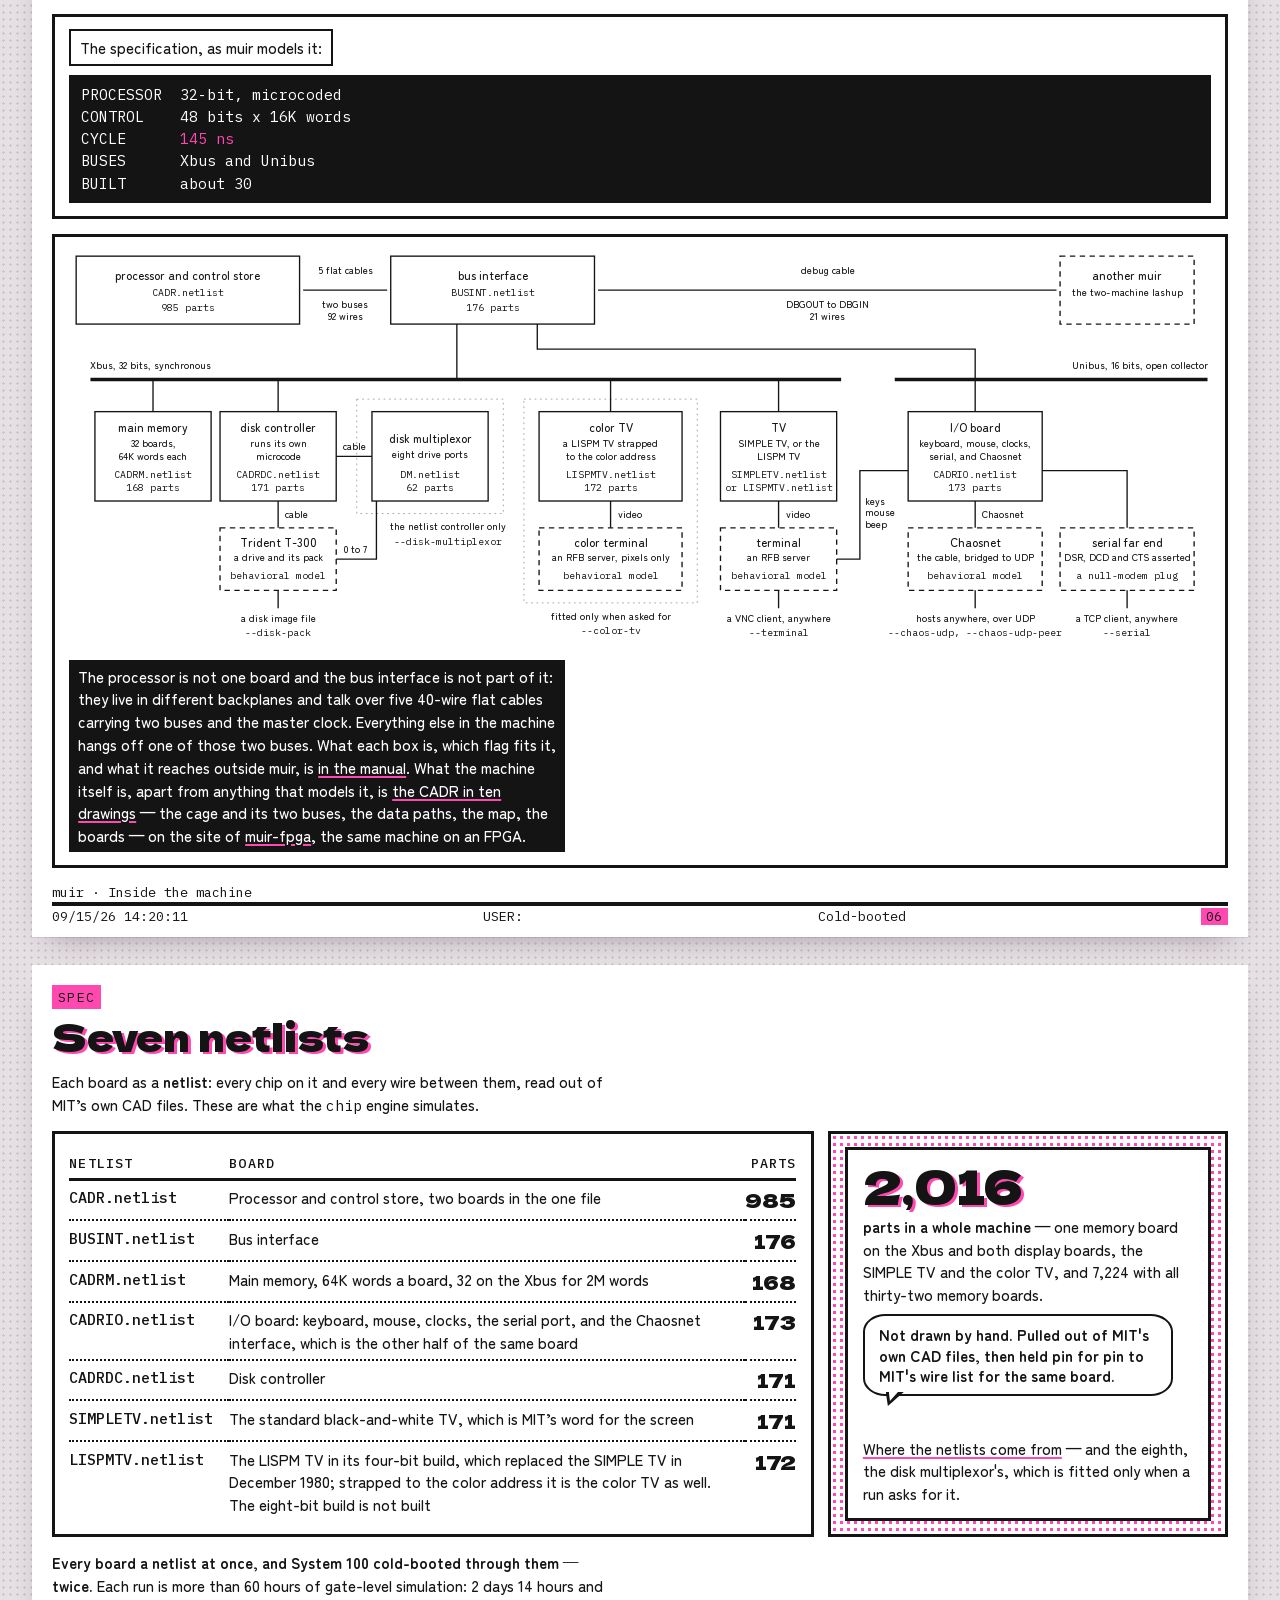
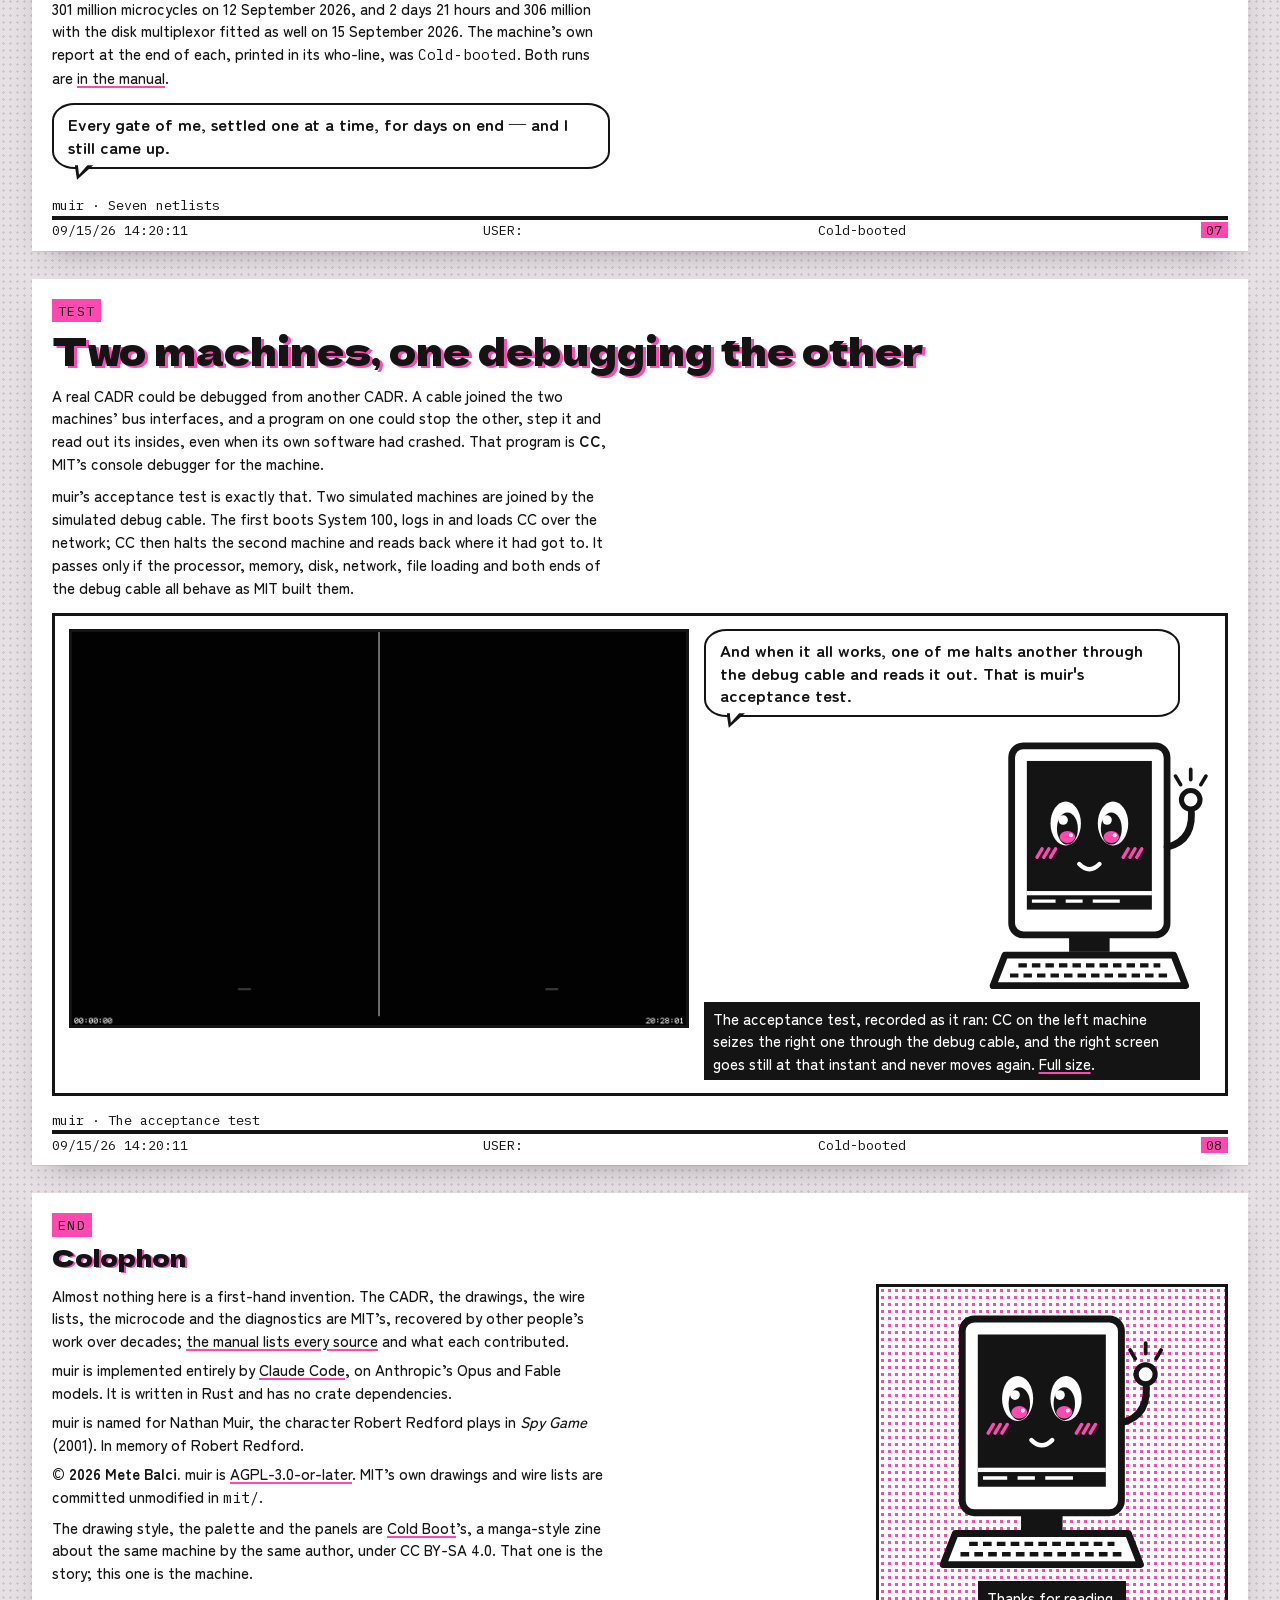
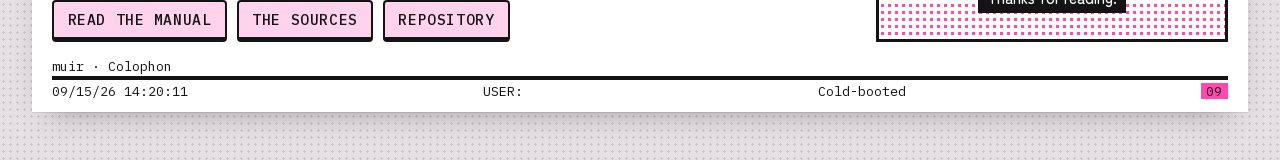
==== commit 0ede270c: "pages: QUUX as of Q8, with the CADR and QUUX drawn; the front page's buses The QUUX page describes Q" ====
--- a/pages/index.html
+++ b/pages/index.html
@@ -52,17 +52,16 @@
          arm: a low body, a spoiler and a windscreen in the spot color, and
          speed lines behind it. -->
     <g id="car">
-     <g transform="translate(11 14) scale(0.9)">
-      <path d="M113 114h7M111 121h10M114 128h6" stroke="#141414" stroke-width="2.4" stroke-linecap="round"/>
-      <path d="M124 124l-2-8h9l2 7" fill="#ff48b0" stroke="#141414" stroke-width="2.6" stroke-linejoin="round"/>
-      <path d="M123 137v-8q0-5 6-6l15-2l11-8q3-2 7-2h6q4 0 7 3l6 7q5 1 6 7v9z" fill="#fff" stroke="#141414" stroke-width="3.5" stroke-linejoin="round"/>
-      <path d="M152 121l8-6h7l6 6z" fill="#ff48b0" stroke="#141414" stroke-width="2.4" stroke-linejoin="round"/>
-      <path d="M146 129h22" stroke="#141414" stroke-width="2" stroke-linecap="round"/>
-      <circle cx="136" cy="138" r="7" fill="#141414" stroke="#fff" stroke-width="2"/>
-      <circle cx="168" cy="138" r="7" fill="#141414" stroke="#fff" stroke-width="2"/>
-      <circle cx="136" cy="138" r="2.2" fill="#fff"/>
-      <circle cx="168" cy="138" r="2.2" fill="#fff"/>
-     </g>
+      <path d="M118 128h7M120 134h6M119 140h5" stroke="#141414" stroke-width="2.2" stroke-linecap="round"/>
+      <path d="M131 132v-4M135 131v-3" stroke="#141414" stroke-width="2" stroke-linecap="round"/>
+      <path d="M127 126h11v2.5h-11z" fill="#ff48b0" stroke="#141414" stroke-width="2.2" stroke-linejoin="round"/>
+      <path d="M129 141v-7q0-3 4-3.5l10-1l7-6h11l7 6.5l10 1.5q4 1 4 4v5.5z" fill="#fff" stroke="#141414" stroke-width="3" stroke-linejoin="round"/>
+      <path d="M147 129l4.5-4h8.5l5 4z" fill="#ff48b0" stroke="#141414" stroke-width="2" stroke-linejoin="round"/>
+      <path d="M146 134h20" stroke="#141414" stroke-width="1.8" stroke-linecap="round"/>
+      <circle cx="139" cy="141" r="5.5" fill="#141414" stroke="#fff" stroke-width="1.8"/>
+      <circle cx="171" cy="141" r="5.5" fill="#141414" stroke="#fff" stroke-width="1.8"/>
+      <circle cx="139" cy="141" r="1.8" fill="#fff"/>
+      <circle cx="171" cy="141" r="1.8" fill="#fff"/>
     </g>
 
     <g id="face-tired">
@@ -318,7 +317,8 @@
           <rect class="d-dash" x="1125" y="26" width="150" height="76"/>
           <text class="d-t" x="1200" y="53" text-anchor="middle">another muir</text>
           <text class="d-s" x="1200" y="71" text-anchor="middle">the two-machine lashup</text>
-          <path class="d-line" d="M490,102 L490,130 M250,130 L1030,130 M250,130 L250,164 M1030,130 L1030,164"/>
+          <path class="d-line" d="M450,102 L450,164"/>
+          <path class="d-line" d="M540,102 L540,130 L1030,130 L1030,164"/>
           <line class="d-bus" x1="40" y1="164" x2="880" y2="164"/>
           <text class="d-s" x="40" y="152">Xbus, 32 bits, synchronous</text>
           <line class="d-bus" x1="940" y1="164" x2="1290" y2="164"/>
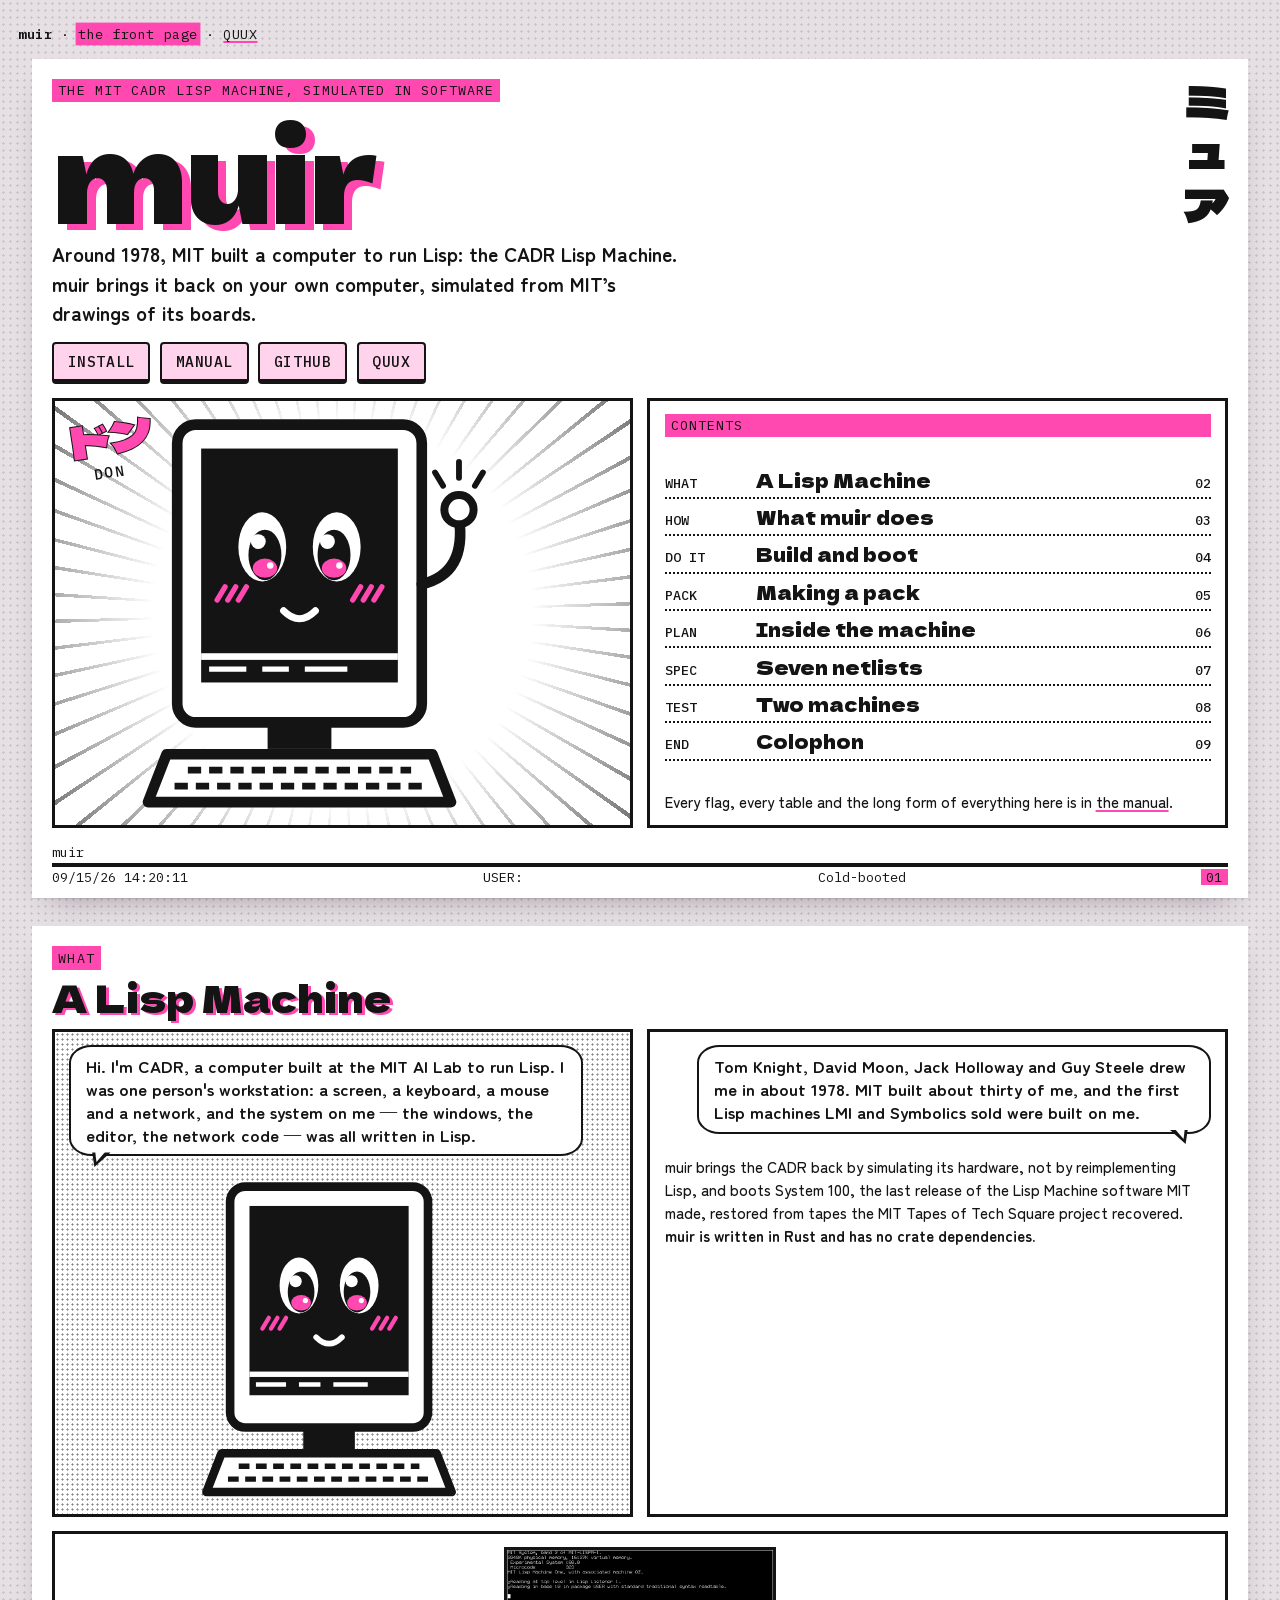
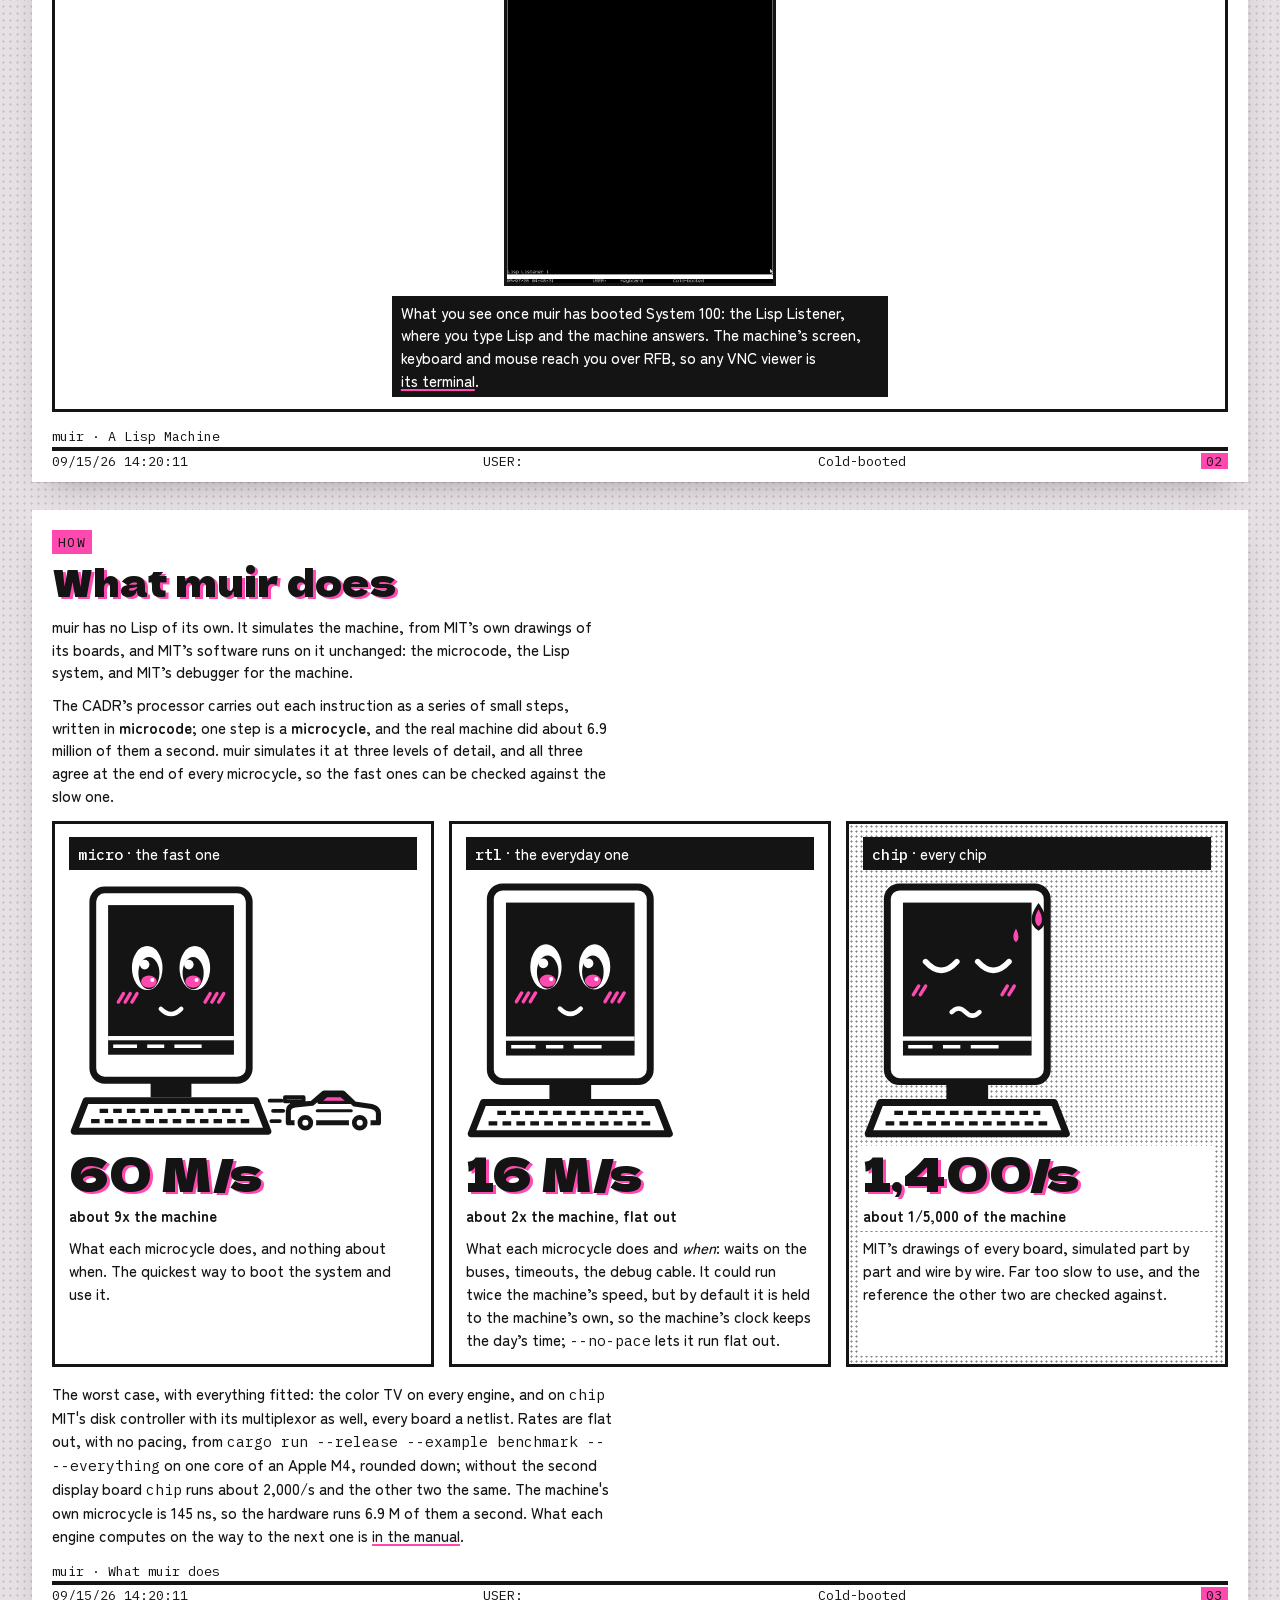
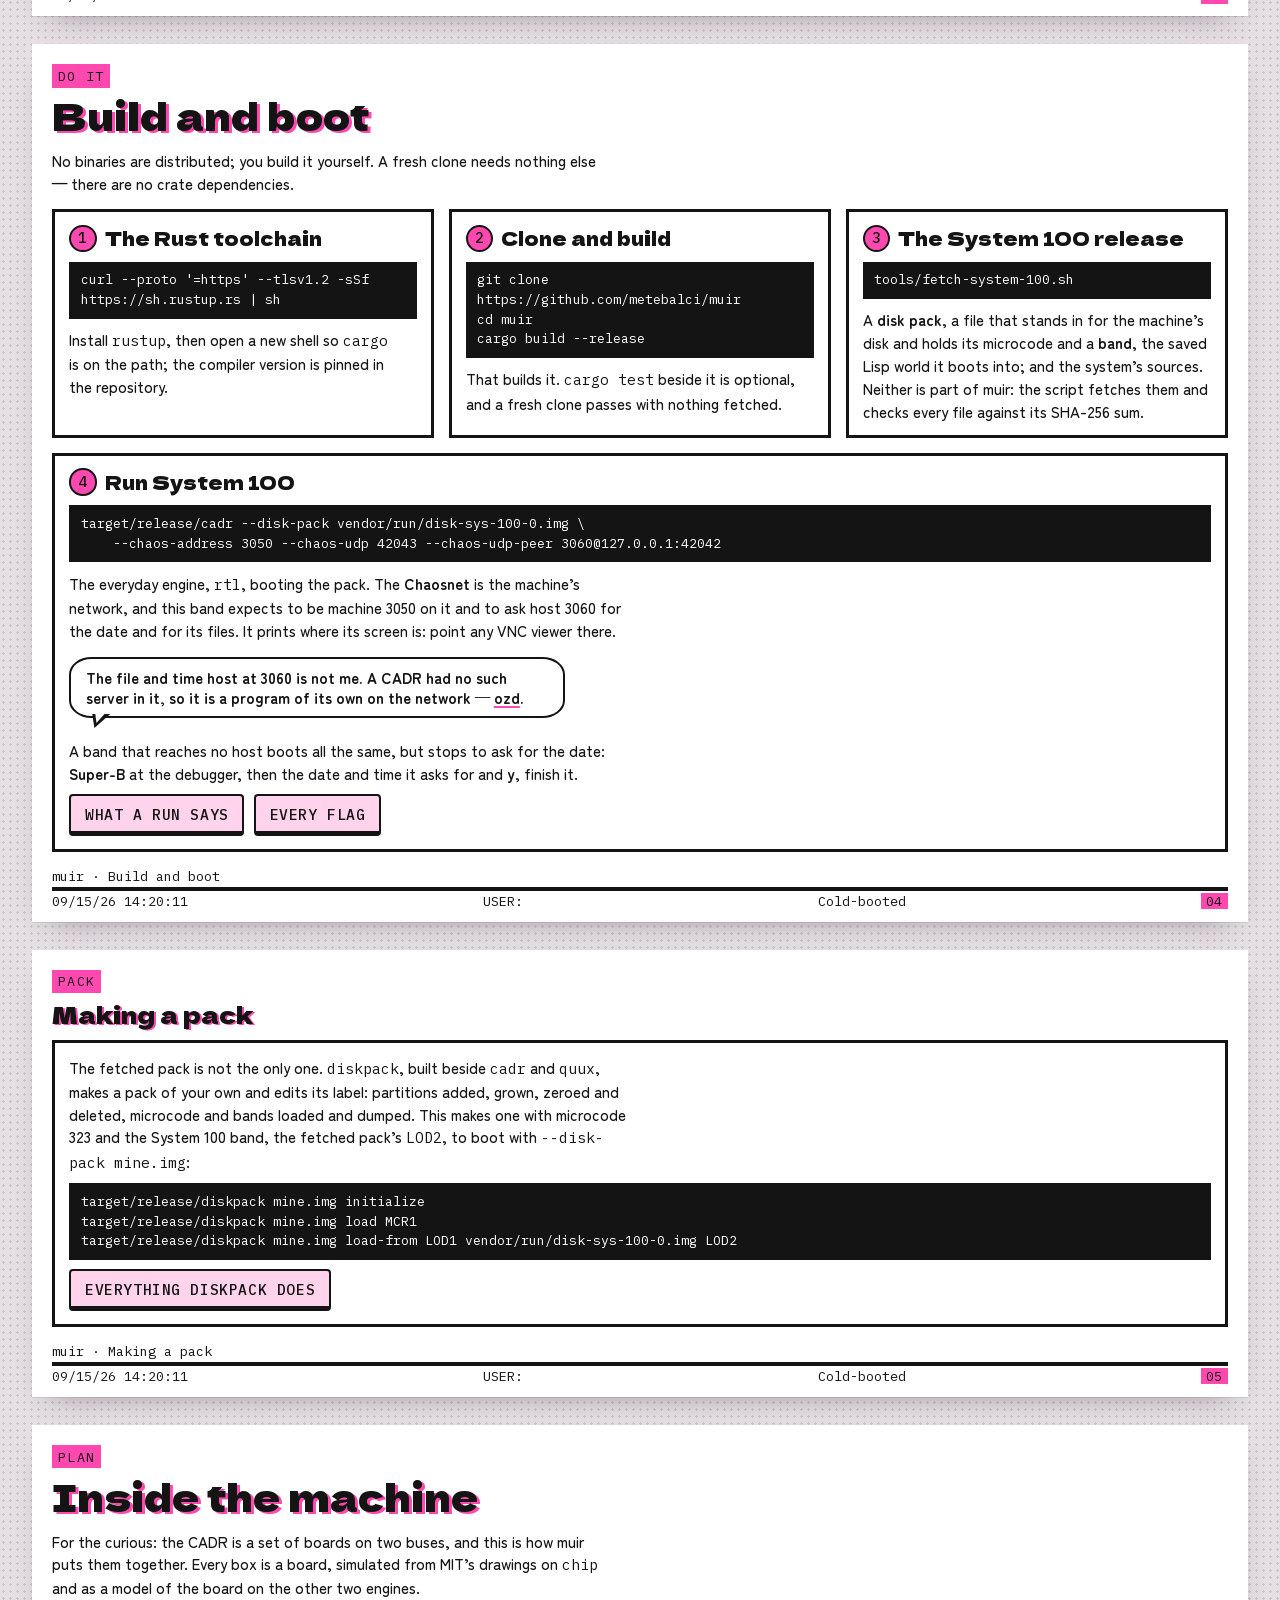
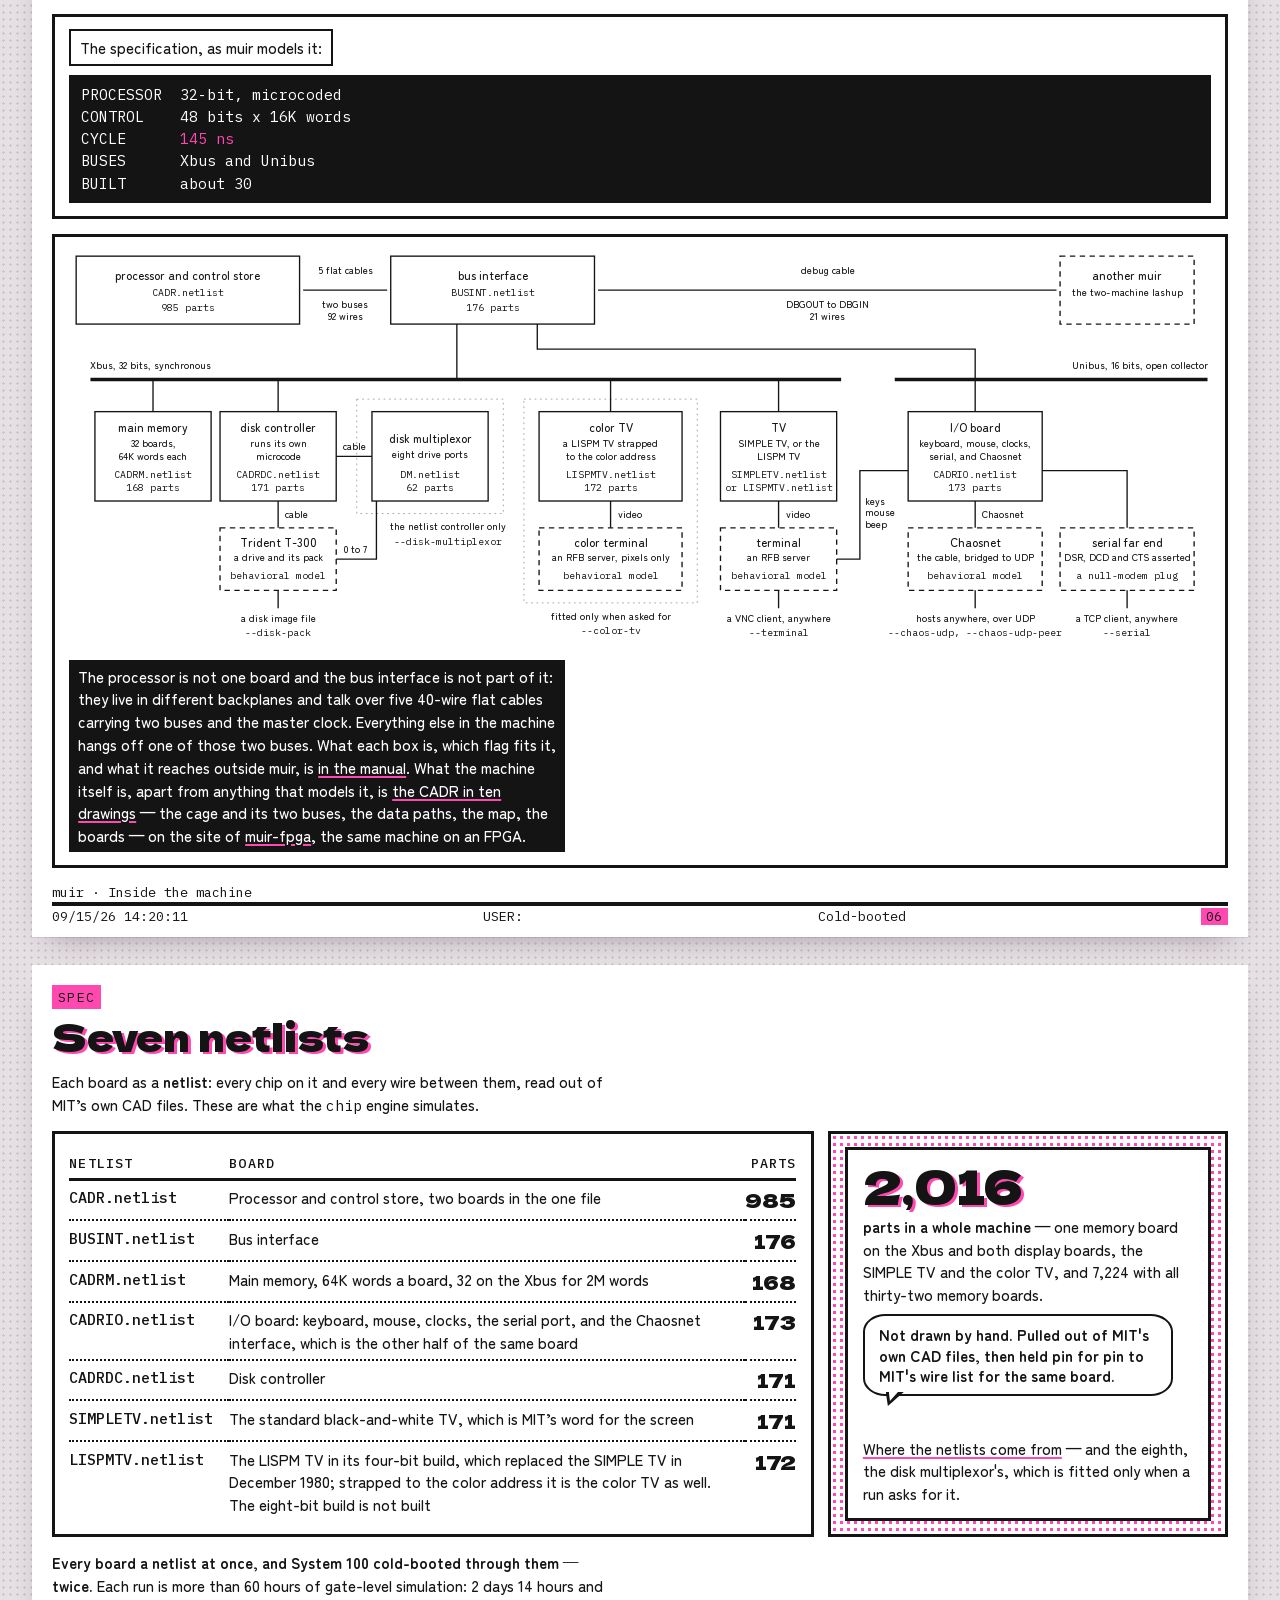
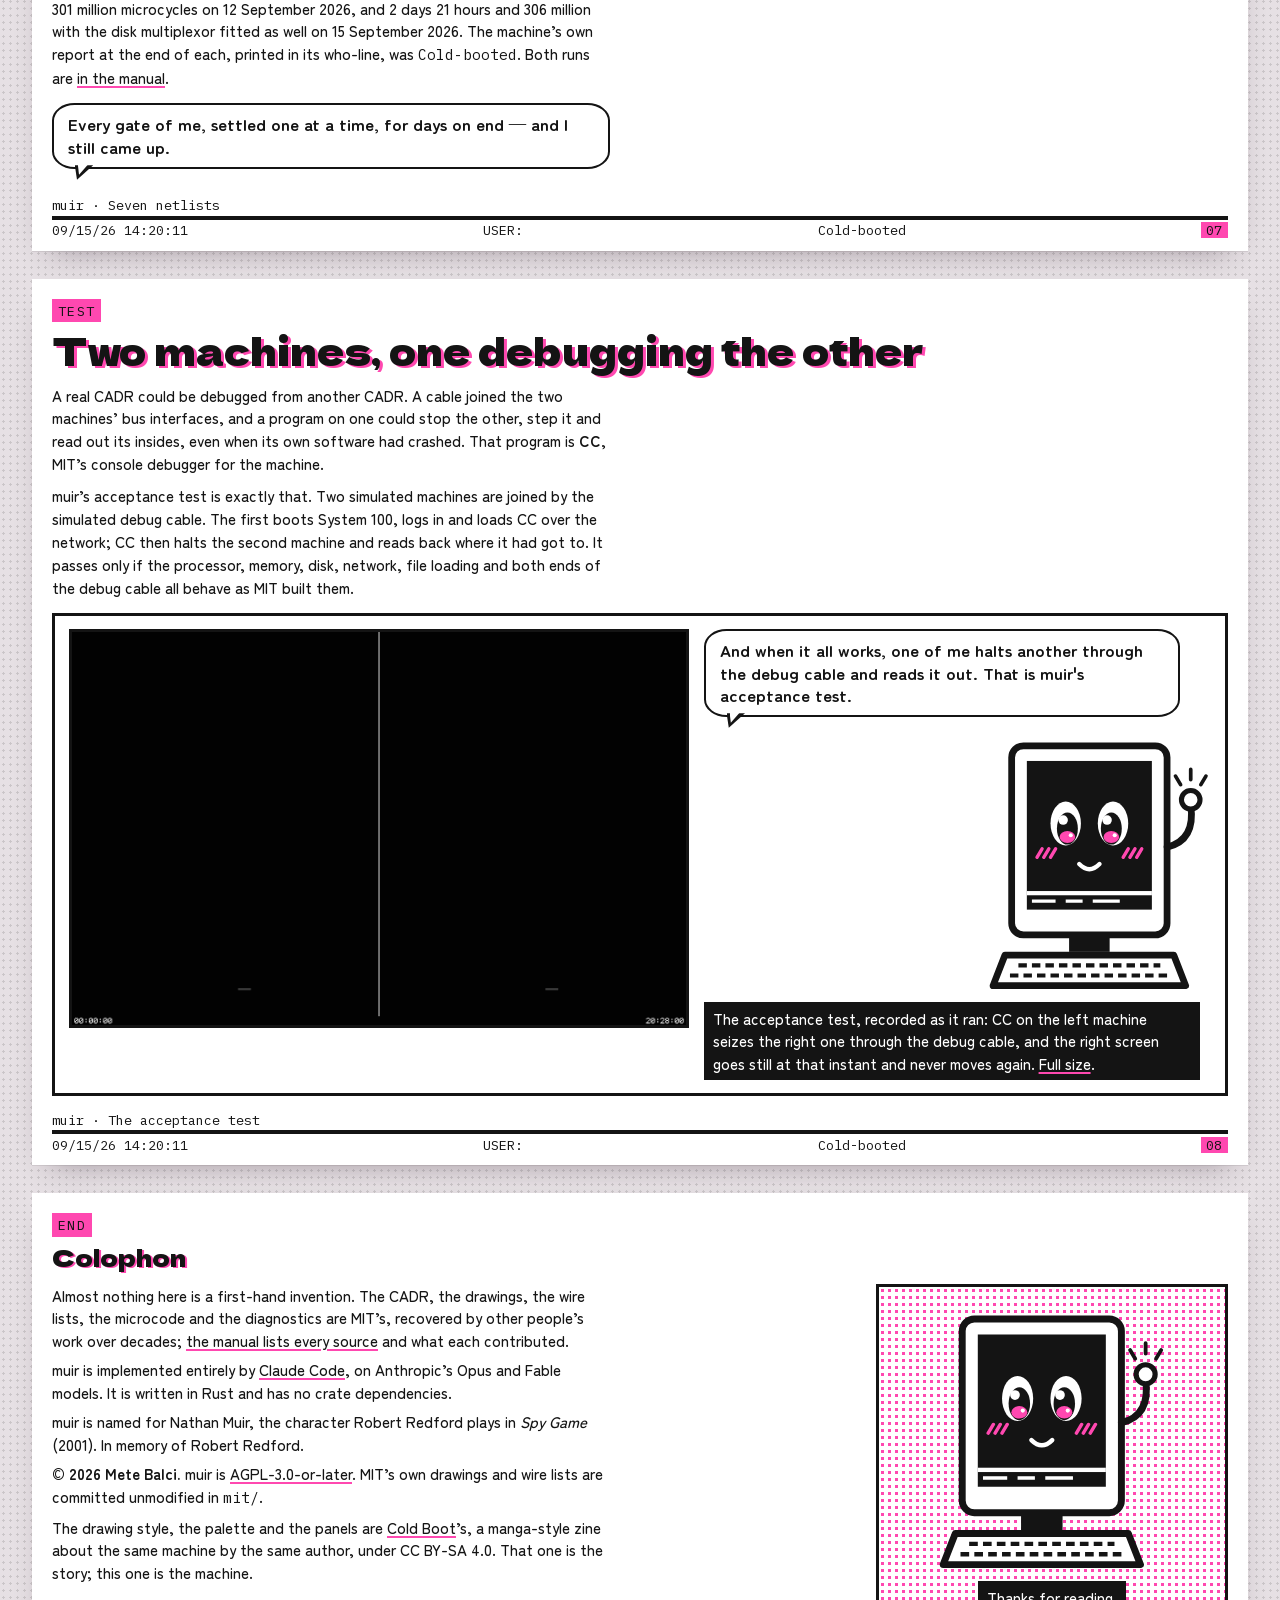
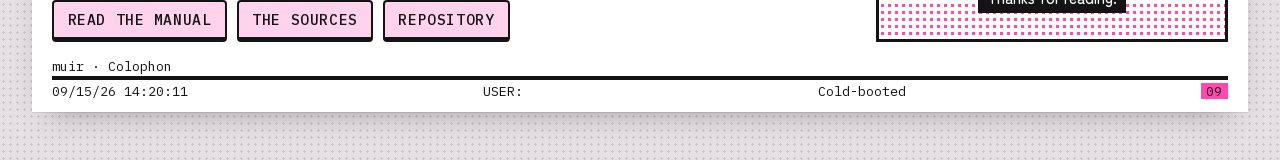
==== commit 16305392: "Q10: the cadr and quux executables; muir as an executable is gone The executable is the machine: `ca" ====
--- a/pages/index.html
+++ b/pages/index.html
@@ -238,7 +238,7 @@
 
     <div class="panel">
         <div class="step-head"><span class="step-num">4</span><h3>Run System 100</h3></div>
-<pre class="term cmd">target/release/muir --disk-pack vendor/run/disk-sys-100-0.img \
+<pre class="term cmd">target/release/cadr --disk-pack vendor/run/disk-sys-100-0.img \
     --chaos-address 3050 --chaos-udp 42043 --chaos-udp-peer 3060@127.0.0.1:42042</pre>
         <p class="small">The everyday engine, <code>rtl</code>, booting the pack. The <b>Chaosnet</b> is the machine&rsquo;s network, and this band expects to be machine 3050 on it and to ask host 3060 for the date and for its files. It prints where its screen is: point any VNC viewer there.</p>
         <p class="say quiet" style="margin-top:0.35rem;">The file and time host at 3060 is not me. A CADR had no such server in it, so it is a program of its own on the network &mdash; <a href="https://github.com/metebalci/ozd">ozd</a>.</p>
@@ -263,7 +263,7 @@
     </div>
 
     <div class="panel">
-      <p class="small">The fetched pack is not the only one. <code>diskpack</code>, built beside <code>muir</code>, makes a pack of your own and edits its label: partitions added, grown, zeroed and deleted, microcode and bands loaded and dumped. This makes one with microcode 323 and the System&nbsp;100 band, the fetched pack&rsquo;s <code>LOD2</code>, to boot with <code>--disk-pack mine.img</code>:</p>
+      <p class="small">The fetched pack is not the only one. <code>diskpack</code>, built beside <code>cadr</code> and <code>quux</code>, makes a pack of your own and edits its label: partitions added, grown, zeroed and deleted, microcode and bands loaded and dumped. This makes one with microcode 323 and the System&nbsp;100 band, the fetched pack&rsquo;s <code>LOD2</code>, to boot with <code>--disk-pack mine.img</code>:</p>
 <pre class="term cmd">target/release/diskpack mine.img initialize
 target/release/diskpack mine.img load MCR1
 target/release/diskpack mine.img load-from LOD1 vendor/run/disk-sys-100-0.img LOD2</pre>
